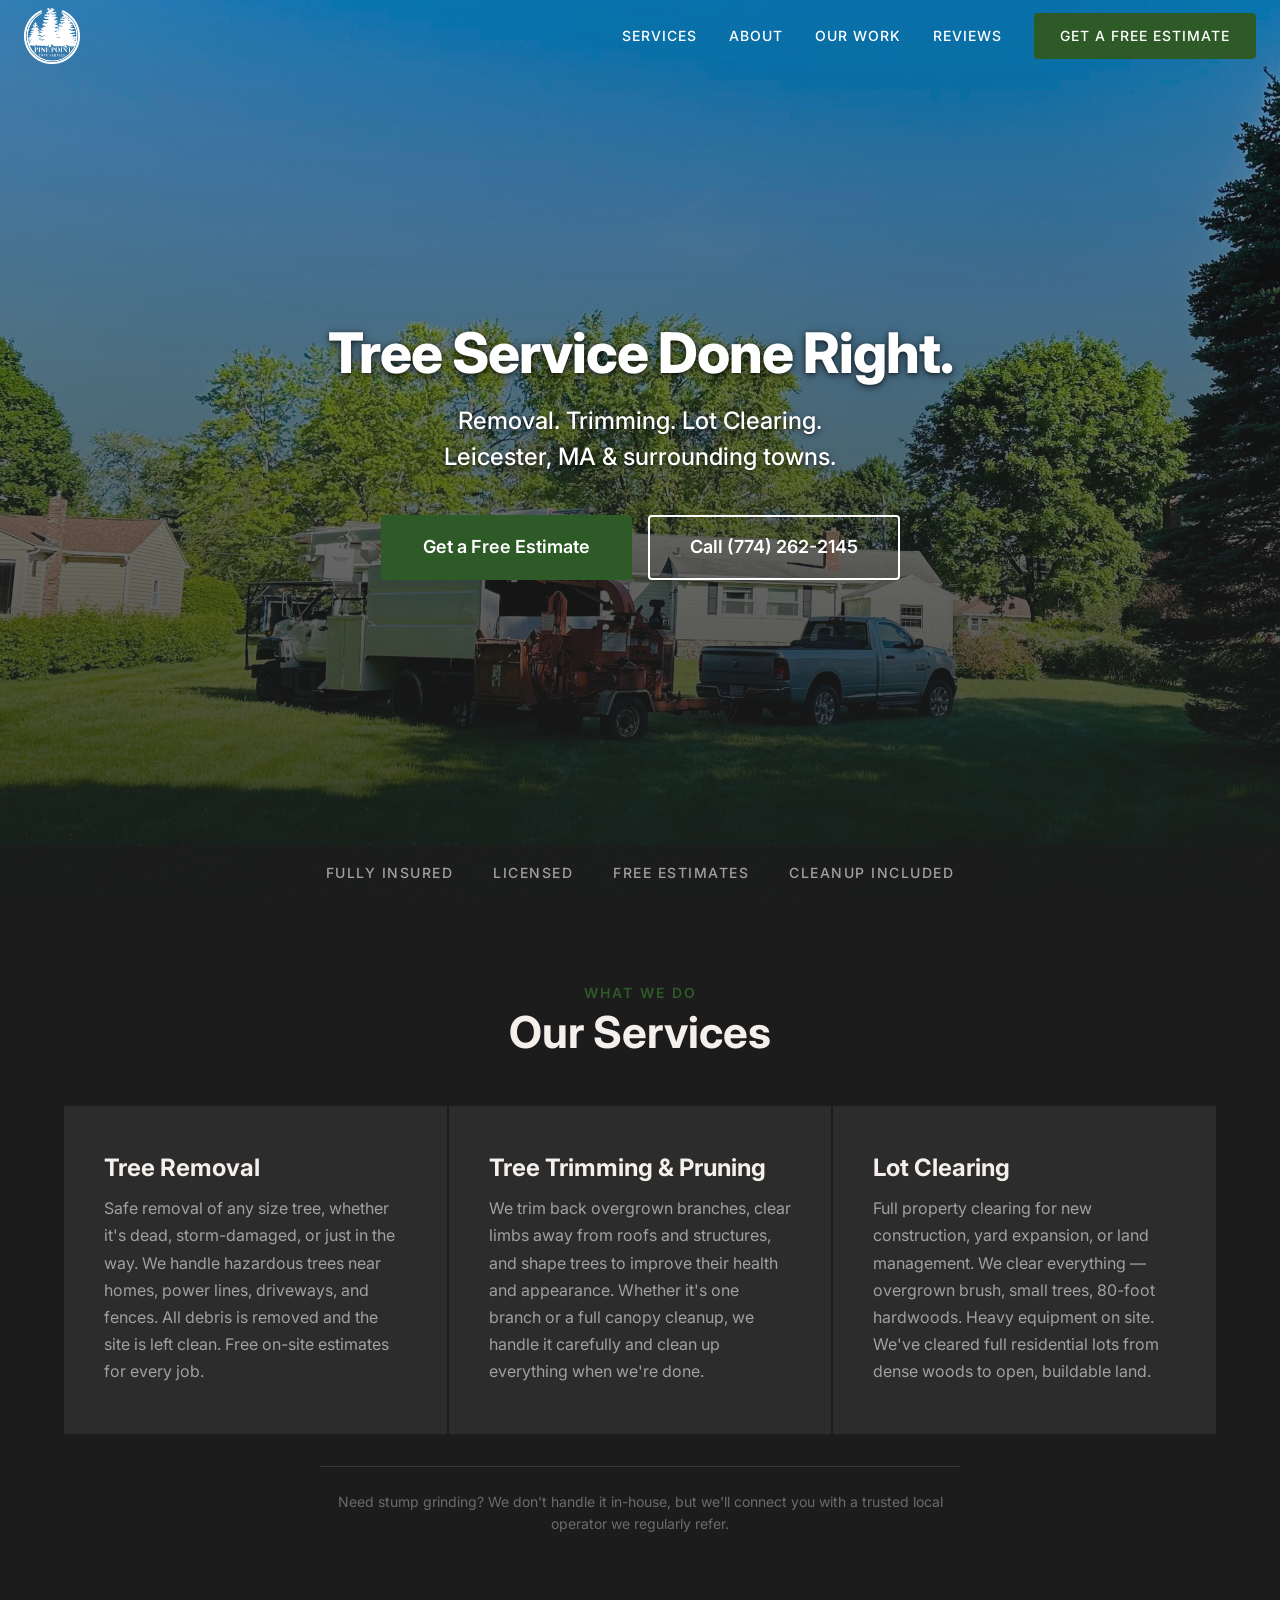
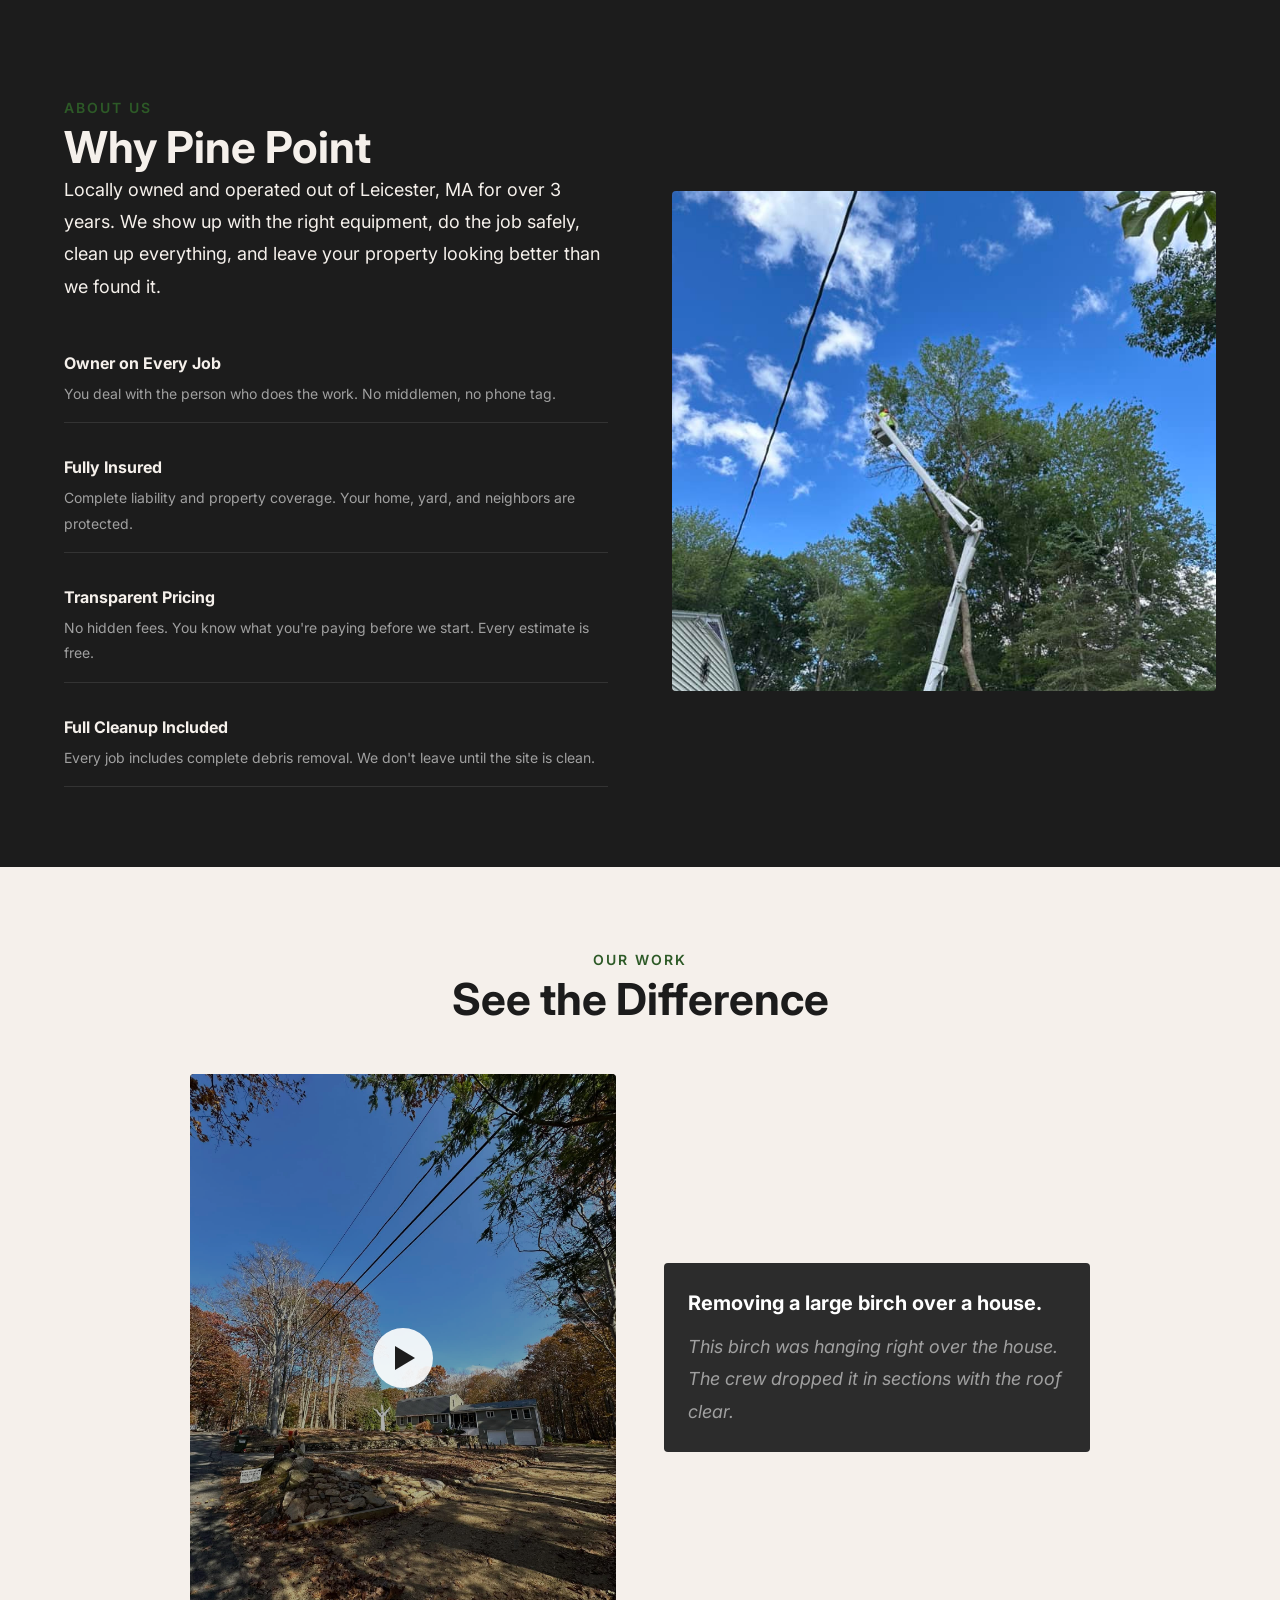
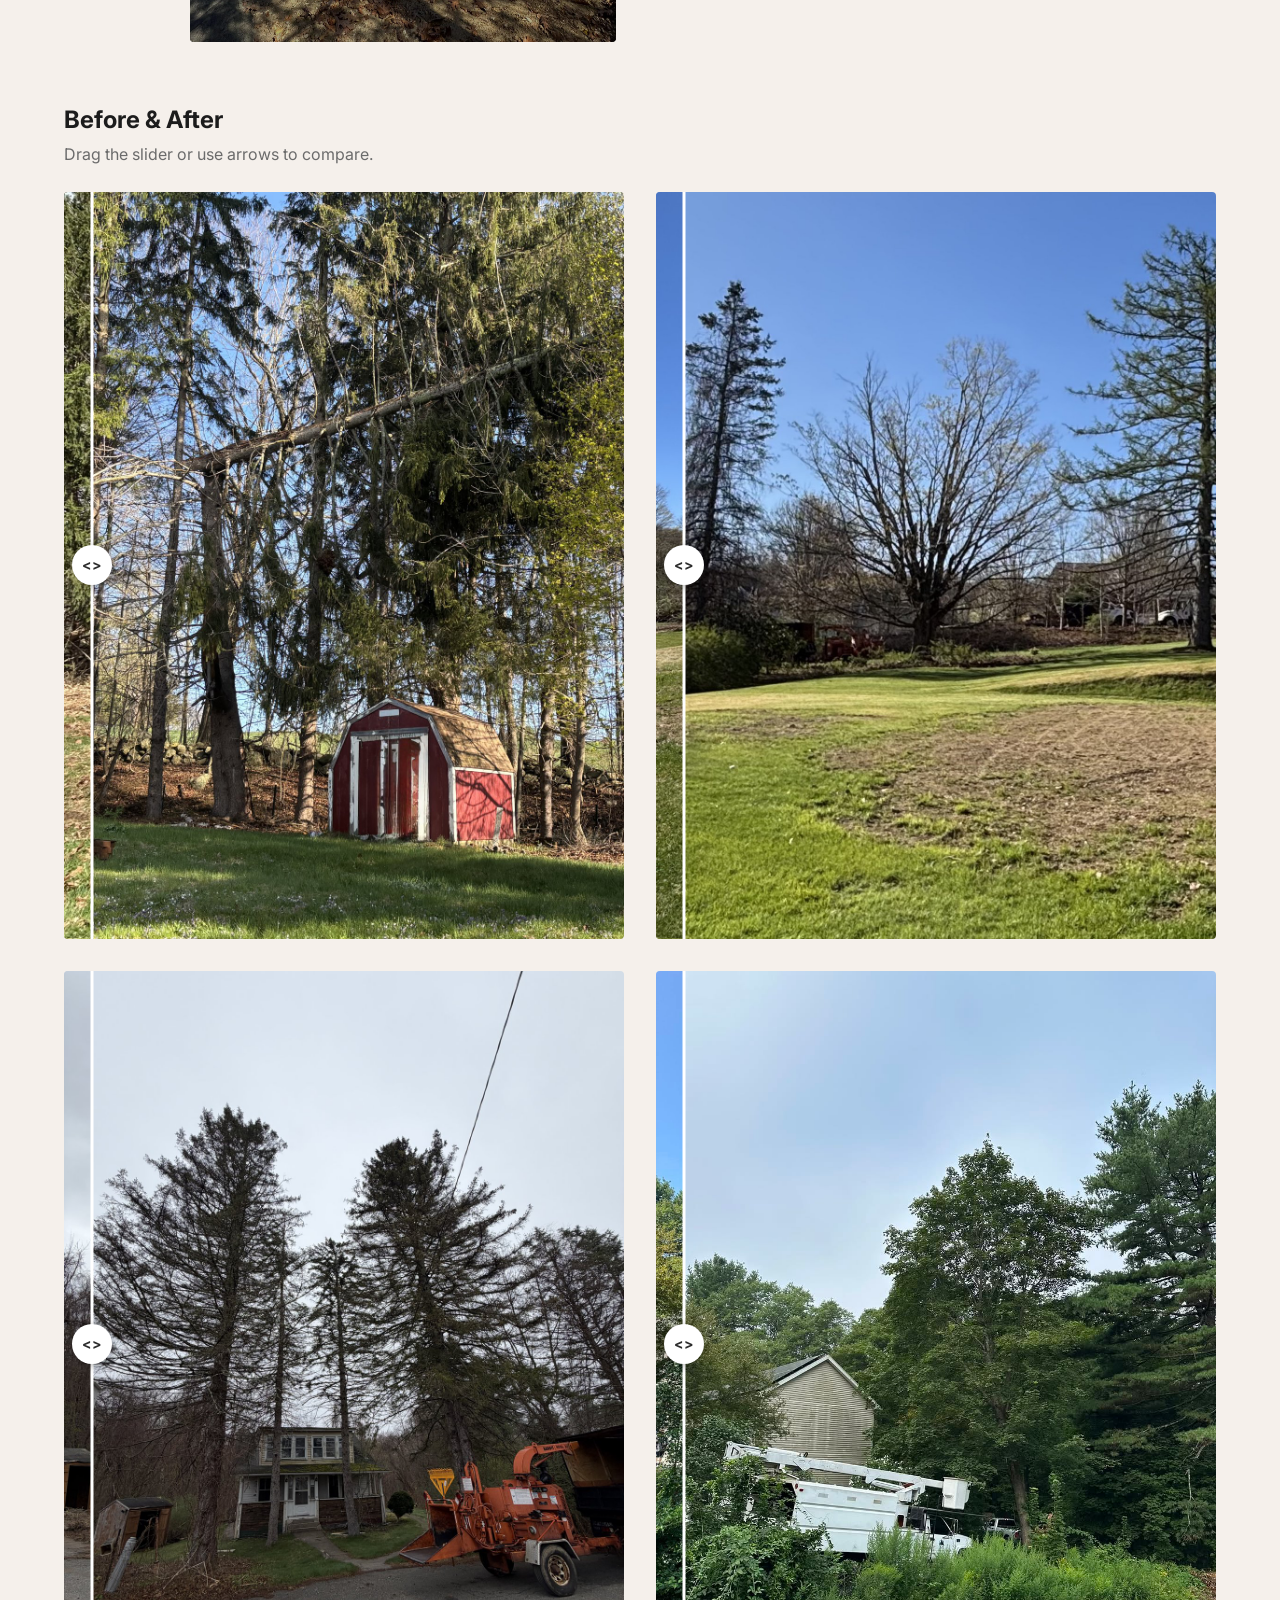
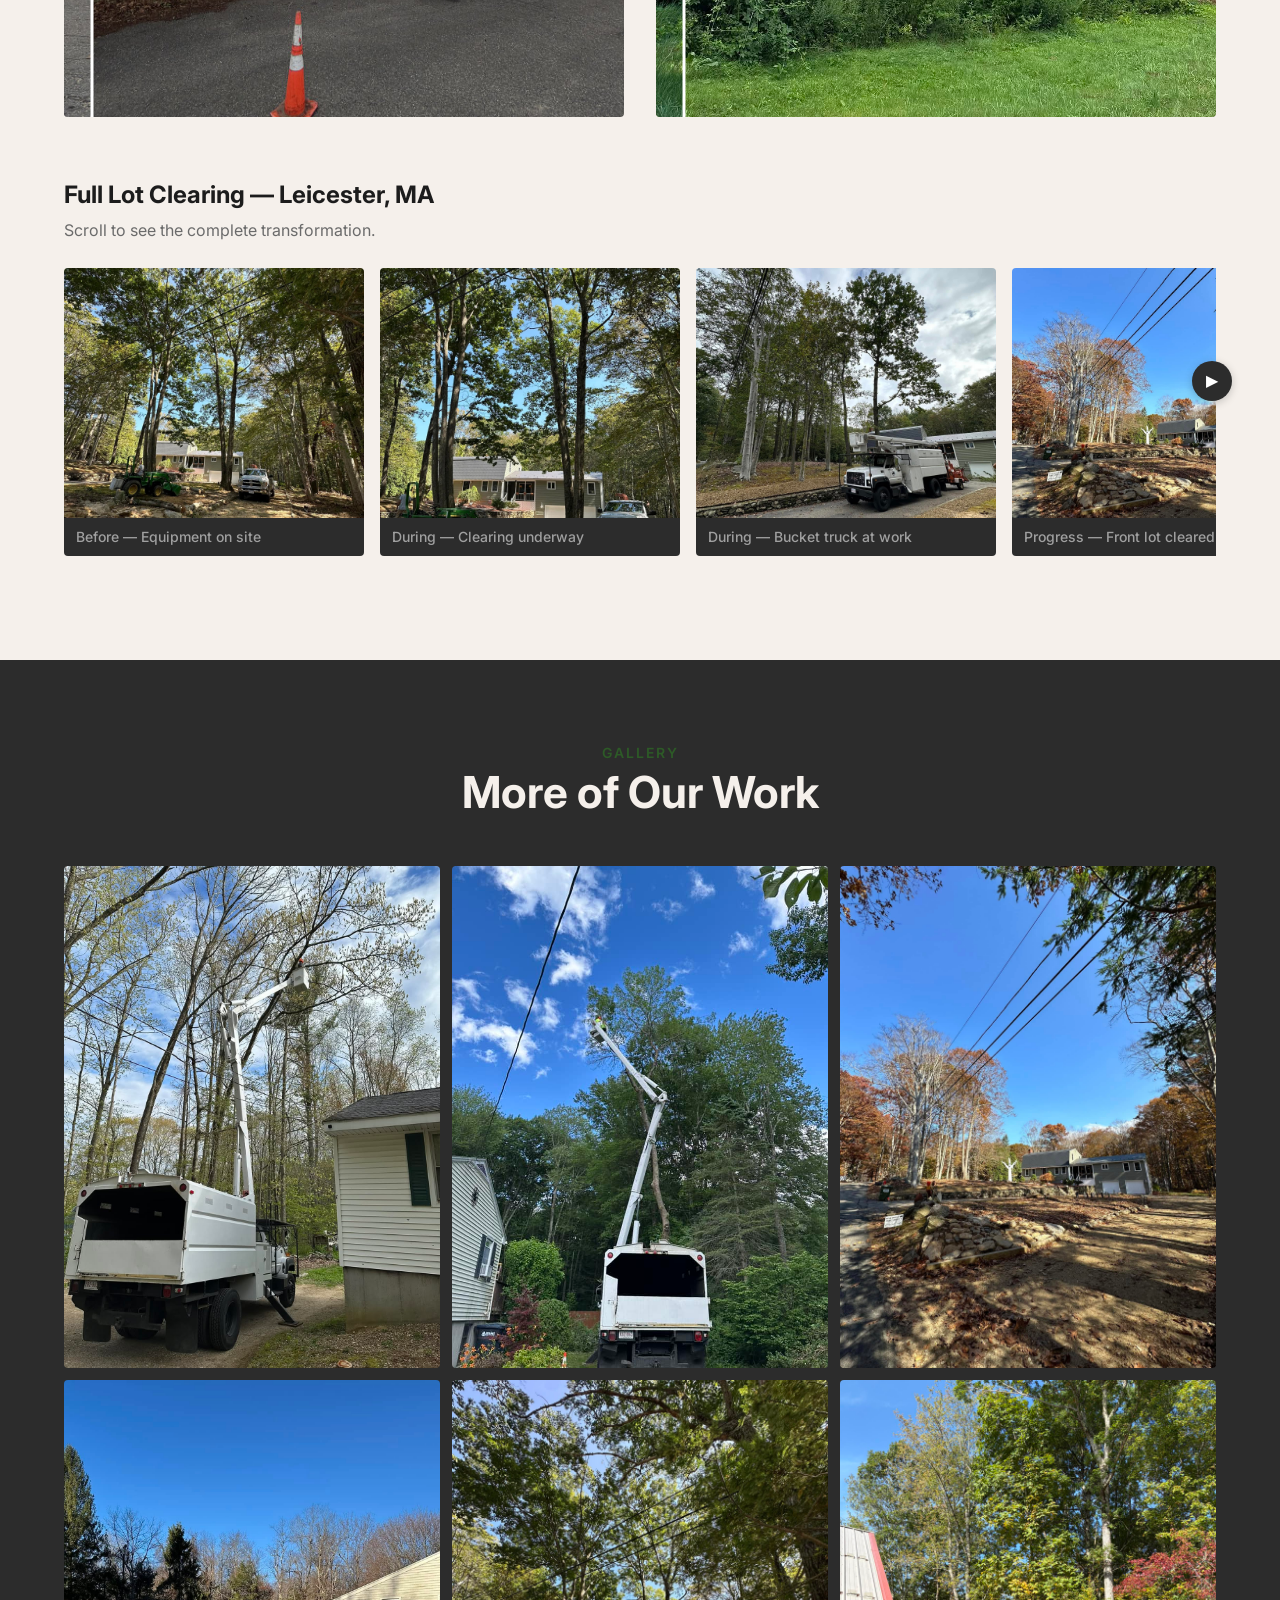
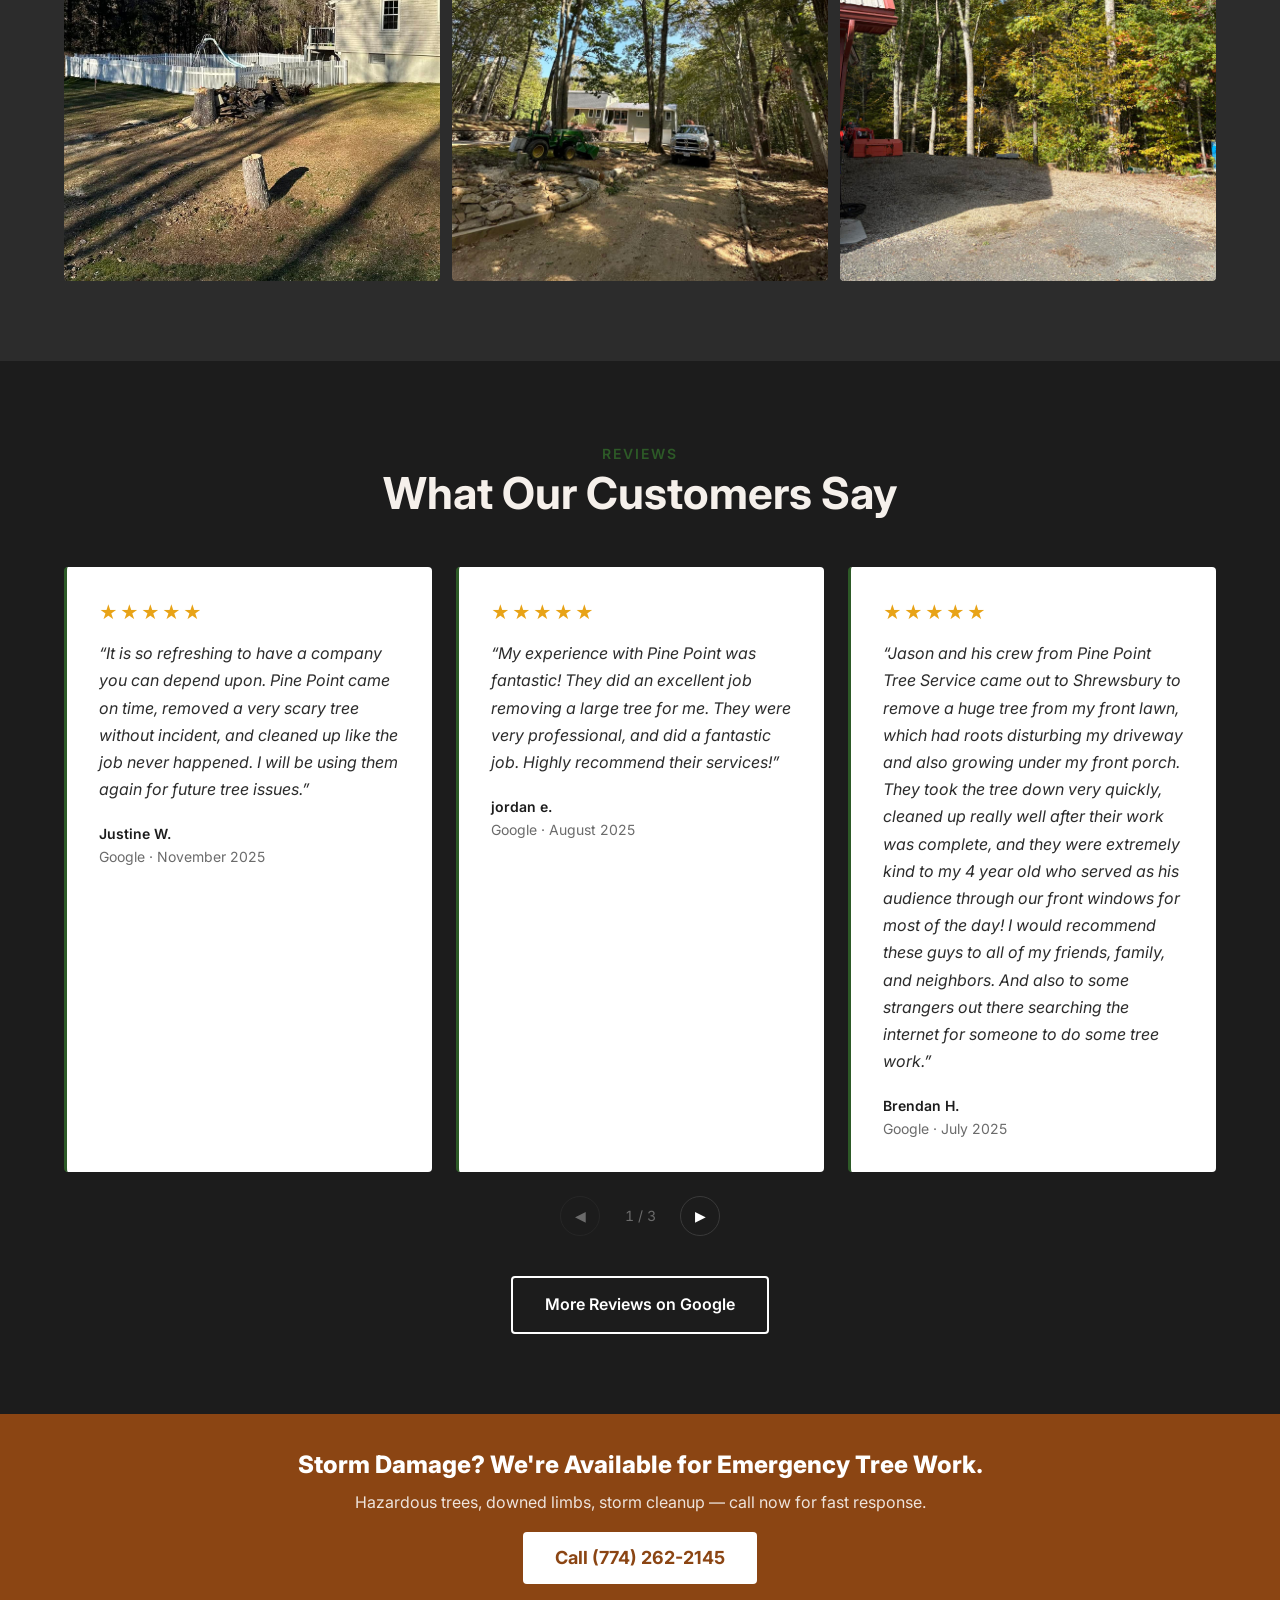
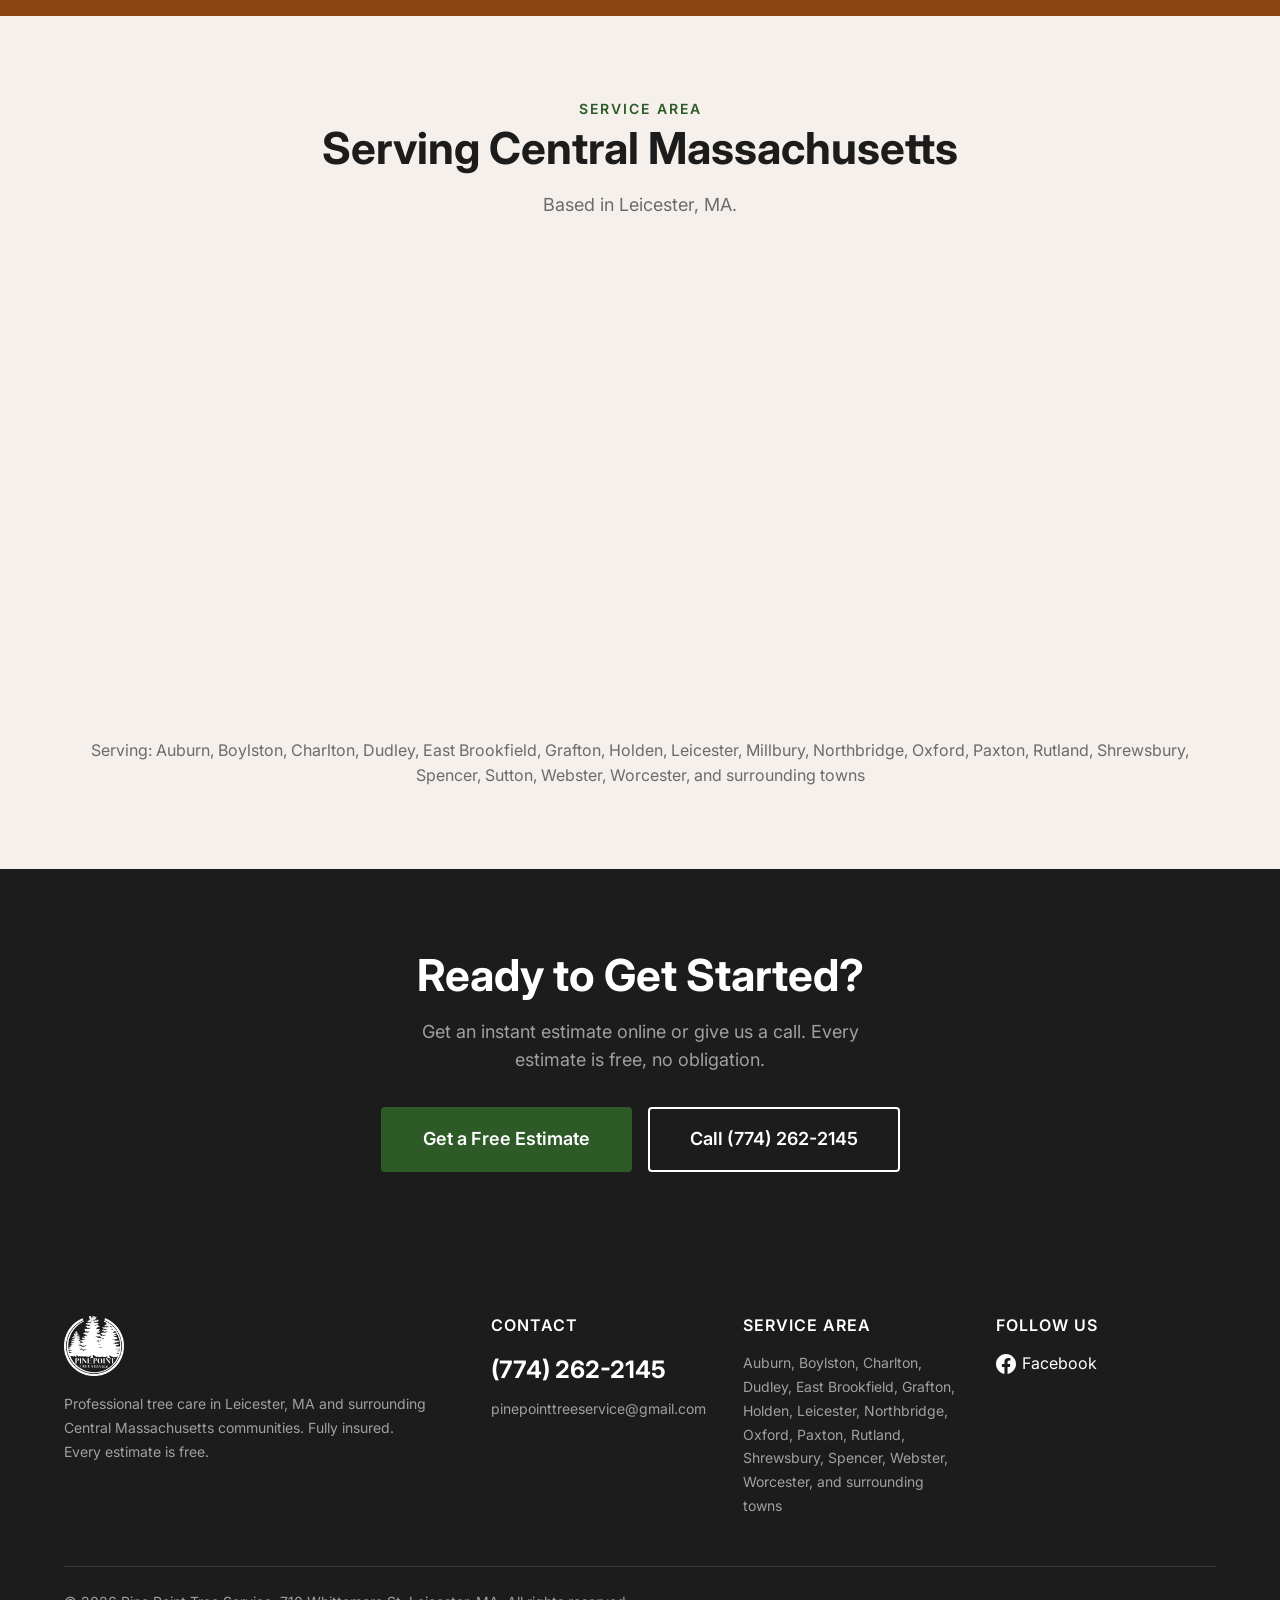
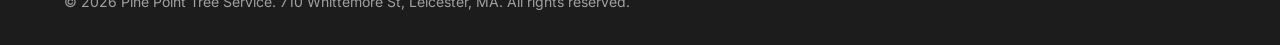
==== index.html @ 95b13fed "Refresh before/after gallery with three new pairs Replace three of the four before/after sliders wit" ====
<!DOCTYPE html>
<html lang="en">
<head>
  <meta charset="UTF-8">
  <meta name="viewport" content="width=device-width, initial-scale=1.0">
  <title>Pine Point Tree Service | Tree Removal & Trimming in Leicester, MA</title>
  <meta name="description" content="Professional tree removal, trimming, and lot clearing in Leicester, MA and surrounding towns. Fully insured. Free estimates. Call (774) 262-2145.">

  <!-- Favicon -->
  <link rel="icon" type="image/x-icon" href="images/favicon.ico">
  <link rel="icon" type="image/png" sizes="32x32" href="images/favicon-32x32.png">
  <link rel="apple-touch-icon" sizes="180x180" href="images/apple-touch-icon.png">

  <!-- Open Graph -->
  <meta property="og:title" content="Pine Point Tree Service | Leicester, MA">
  <meta property="og:description" content="Professional tree removal, trimming, and lot clearing. Fully insured. Free estimates.">
  <meta property="og:type" content="website">
  <meta property="og:url" content="https://pinepointtrees.com">
  <meta property="og:image" content="https://pinepointtrees.com/images/profile.jpg">
  <meta property="og:locale" content="en_US">

  <!-- Fonts -->
  <link rel="preconnect" href="https://fonts.googleapis.com">
  <link rel="preconnect" href="https://fonts.gstatic.com" crossorigin>
  <link href="https://fonts.googleapis.com/css2?family=Inter:wght@400;500;600;700;800&display=swap" rel="stylesheet">
  <link rel="stylesheet" href="css/styles.css">

  <!-- Analytics (no-op until GA_MEASUREMENT_ID is set in js/analytics.js) -->
  <script src="js/analytics.js"></script>

  <!-- Schema.org LocalBusiness -->
  <script type="application/ld+json">
  {
    "@context": "https://schema.org",
    "@type": "TreeService",
    "name": "Pine Point Tree Service",
    "description": "Professional tree removal, trimming, and lot clearing in Leicester, MA and surrounding towns.",
    "url": "https://pinepointtrees.com",
    "telephone": "+1-774-262-2145",
    "email": "pinepointtreeservice@gmail.com",
    "address": {
      "@type": "PostalAddress",
      "streetAddress": "710 Whittemore St",
      "addressLocality": "Leicester",
      "addressRegion": "MA",
      "postalCode": "01524",
      "addressCountry": "US"
    },
    "geo": {
      "@type": "GeoCoordinates",
      "latitude": 42.2459,
      "longitude": -71.9087
    },
    "areaServed": {
      "@type": "GeoCircle",
      "geoMidpoint": {
        "@type": "GeoCoordinates",
        "latitude": 42.2459,
        "longitude": -71.9087
      },
      "geoRadius": "24140"
    },
    "sameAs": [
      "https://www.facebook.com/p/Pine-Point-Tree-Service-61558639977799/"
    ],
    "priceRange": "$$",
    "image": "https://pinepointtrees.com/images/profile.jpg",
    "hasOfferCatalog": {
      "@type": "OfferCatalog",
      "name": "Tree Services",
      "itemListElement": [
        {"@type": "Offer", "itemOffered": {"@type": "Service", "name": "Tree Removal"}},
        {"@type": "Offer", "itemOffered": {"@type": "Service", "name": "Tree Trimming and Pruning"}},
        {"@type": "Offer", "itemOffered": {"@type": "Service", "name": "Lot Clearing"}}
      ]
    }
  }
  </script>
</head>
<body>

  <!-- Sticky Mobile Call Bar -->
  <div class="mobile-call-bar">
    <a href="tel:+17742622145">
      <svg width="16" height="16" viewBox="0 0 24 24" fill="currentColor"><path d="M6.62 10.79c1.44 2.83 3.76 5.14 6.59 6.59l2.2-2.2c.27-.27.67-.36 1.02-.24 1.12.37 2.33.57 3.57.57.55 0 1 .45 1 1V20c0 .55-.45 1-1 1-9.39 0-17-7.61-17-17 0-.55.45-1 1-1h3.5c.55 0 1 .45 1 1 0 1.25.2 2.45.57 3.57.11.35.03.74-.25 1.02l-2.2 2.2z"/></svg>
      (774) 262-2145
    </a>
  </div>

  <!-- Navigation — matches section order: Services → About → Our Work → Reviews → Contact -->
  <nav class="nav nav--transparent" id="nav">
    <a href="index.html" class="nav__logo">
      <img src="images/logo-white-clean.png" alt="Pine Point Tree Service">
    </a>
    <div class="nav__links">
      <a href="#services">Services</a>
      <a href="#about">About</a>
      <a href="#work">Our Work</a>
      <a href="#reviews">Reviews</a>
      <a href="estimate.html" class="btn btn-primary nav__cta">Get a Free Estimate</a>
    </div>
    <div class="nav__hamburger" id="hamburger">
      <span></span>
      <span></span>
      <span></span>
    </div>
  </nav>

  <!-- Mobile Navigation -->
  <div class="nav__mobile" id="mobileNav">
    <a href="#services" onclick="closeMobileNav()">Services</a>
    <a href="#about" onclick="closeMobileNav()">About</a>
    <a href="#work" onclick="closeMobileNav()">Our Work</a>
    <a href="#reviews" onclick="closeMobileNav()">Reviews</a>
    <a href="estimate.html" class="btn btn-primary">Get a Free Estimate</a>
    <a href="tel:+17742622145" class="btn btn-outline" style="margin-top: 8px;">Call (774) 262-2145</a>
  </div>

  <!-- Hero -->
  <section class="hero">
    <div class="hero__bg" style="background-image: url('images/profile.jpg')"></div>
    <div class="hero__overlay"></div>
    <div class="hero__content">
      <h1 class="hero__title">Tree Service Done Right.</h1>
      <p class="hero__subtitle">Removal. Trimming. Lot Clearing.<br>Leicester, MA &amp; surrounding towns.</p>
      <div class="hero__ctas">
        <a href="estimate.html" class="btn btn-primary btn-lg">Get a Free Estimate</a>
        <a href="tel:+17742622145" class="btn btn-outline btn-lg">Call (774) 262-2145</a>
      </div>
    </div>
    <div class="hero__trust">
      <div class="hero__trust-inner">
        <span>Fully Insured</span>
        <span>Licensed</span>
        <span>Free Estimates</span>
        <span>Cleanup Included</span>
      </div>
    </div>
  </section>

  <!-- ============================================
       1. SERVICES — What do you do?
       ============================================ -->
  <section class="section section--dark" id="services">
    <div class="container">
      <div class="section__header">
        <span class="section-label">What We Do</span>
        <h2>Our Services</h2>
      </div>
      <div class="services-grid">
        <div class="service-card">
          <h3 class="service-card__title">Tree Removal</h3>
          <p class="service-card__text">Safe removal of any size tree, whether it's dead, storm-damaged, or just in the way. We handle hazardous trees near homes, power lines, driveways, and fences. All debris is removed and the site is left clean. Free on-site estimates for every job.</p>
        </div>
        <div class="service-card">
          <h3 class="service-card__title">Tree Trimming &amp; Pruning</h3>
          <p class="service-card__text">We trim back overgrown branches, clear limbs away from roofs and structures, and shape trees to improve their health and appearance. Whether it's one branch or a full canopy cleanup, we handle it carefully and clean up everything when we're done.</p>
        </div>
        <div class="service-card">
          <h3 class="service-card__title">Lot Clearing</h3>
          <p class="service-card__text">Full property clearing for new construction, yard expansion, or land management. We clear everything — overgrown brush, small trees, 80-foot hardwoods. Heavy equipment on site. We've cleared full residential lots from dense woods to open, buildable land.</p>
        </div>
      </div>
      <p class="services-note">Need stump grinding? We don't handle it in-house, but we'll connect you with a trusted local operator we regularly refer.</p>
    </div>
  </section>

  <!-- ============================================
       2. ABOUT — Why should I trust you?
       ============================================ -->
  <section class="section section--dark" id="about">
    <div class="container">
      <div class="about-grid">
        <div class="about__content">
          <span class="section-label">About Us</span>
          <h2>Why Pine Point</h2>
          <p>Locally owned and operated out of Leicester, MA for over 3 years. We show up with the right equipment, do the job safely, clean up everything, and leave your property looking better than we found it.</p>
          <div class="about__points">
            <div class="about__point">
              <strong>Owner on Every Job</strong>
              <span>You deal with the person who does the work. No middlemen, no phone tag.</span>
            </div>
            <div class="about__point">
              <strong>Fully Insured</strong>
              <span>Complete liability and property coverage. Your home, yard, and neighbors are protected.</span>
            </div>
            <div class="about__point">
              <strong>Transparent Pricing</strong>
              <span>No hidden fees. You know what you're paying before we start. Every estimate is free.</span>
            </div>
            <div class="about__point">
              <strong>Full Cleanup Included</strong>
              <span>Every job includes complete debris removal. We don't leave until the site is clean.</span>
            </div>
          </div>
        </div>
        <div class="about__image">
          <img src="images/equipment2.jpg" alt="Pine Point bucket truck with boom extended" loading="lazy">
        </div>
      </div>
    </div>
  </section>

  <!-- ============================================
       3. OUR WORK — Show me proof
       Video leads, then before/after, then timeline
       ============================================ -->
  <section class="gallery-section" id="work">
    <div class="container">
      <div class="section__header">
        <span class="section-label">Our Work</span>
        <h2>See the Difference</h2>
      </div>

      <!-- Video — primary proof element, leads the section -->
      <div class="gallery-subsection">
        <div class="video-section-layout">
          <div class="video-wrapper">
            <video autoplay muted loop playsinline class="site-video" id="heroVideo" poster="images/transformation1d.jpg" preload="metadata">
              <source src="images/largebirch-web.mp4" type="video/mp4">
            </video>
            <div class="video-play-hint" id="videoPlayHint" style="display:none; position:absolute; inset:0; background:rgba(0,0,0,0.3); display:flex; align-items:center; justify-content:center; cursor:pointer; border-radius:var(--card-radius);">
              <div style="width:60px; height:60px; background:rgba(255,255,255,0.9); border-radius:50%; display:flex; align-items:center; justify-content:center;">
                <div style="width:0; height:0; border-left:20px solid #1C1C1C; border-top:12px solid transparent; border-bottom:12px solid transparent; margin-left:4px;"></div>
              </div>
            </div>
          </div>
          <div class="video-caption">
            <p class="video-caption__heading">Removing a large birch over a house.</p>
            <p class="video-caption__text">This birch was hanging right over the house. The crew dropped it in sections with the roof clear.</p>
          </div>
        </div>
      </div>

      <!-- Before/After Sliders — carousel on mobile, grid on desktop -->
      <div class="gallery-subsection">
        <h3>Before &amp; After</h3>
        <p style="color: var(--color-medium-gray); margin-top: 8px; margin-bottom: 24px;">Drag the slider or use arrows to compare.</p>
        <div class="ba-carousel" id="baCarousel">
          <div class="ba-carousel__track">
            <div class="ba-slider" id="slider1">
              <img src="images/before5.jpg" loading="lazy" alt="Large tree leaning over a red shed before removal" class="ba-slider__before">
              <img src="images/after5.jpg" loading="lazy" alt="Red shed clear, logs cut and stacked" class="ba-slider__after">
              <div class="ba-slider__divider"></div>
              <div class="ba-slider__handle">&lt;&gt;</div>
            </div>
            <div class="ba-slider" id="slider2">
              <img src="images/before6.jpg" loading="lazy" alt="Dead pine tree in residential yard before removal" class="ba-slider__before">
              <img src="images/after6.jpg" loading="lazy" alt="Yard cleared, healthy pine remains" class="ba-slider__after">
              <div class="ba-slider__divider"></div>
              <div class="ba-slider__handle">&lt;&gt;</div>
            </div>
            <div class="ba-slider" id="slider3">
              <img src="images/before7.jpg" loading="lazy" alt="Two large pines in front of a white house before removal" class="ba-slider__before">
              <img src="images/after7.jpg" loading="lazy" alt="House visible after pines removed" class="ba-slider__after">
              <div class="ba-slider__divider"></div>
              <div class="ba-slider__handle">&lt;&gt;</div>
            </div>
            <div class="ba-slider" id="slider4">
              <img src="images/before3.jpg" loading="lazy" alt="Dense brush and trees near barn" class="ba-slider__before">
              <img src="images/after3.jpg" loading="lazy" alt="Area cleared, barn visible" class="ba-slider__after">
              <div class="ba-slider__divider"></div>
              <div class="ba-slider__handle">&lt;&gt;</div>
            </div>
          </div>
          <div class="ba-carousel__nav">
            <button class="ba-carousel__btn ba-carousel__btn--prev" aria-label="Previous">&#9664;</button>
            <span class="ba-carousel__counter">1 / 4</span>
            <button class="ba-carousel__btn ba-carousel__btn--next" aria-label="Next">&#9654;</button>
          </div>
        </div>
      </div>

      <!-- Transformation Timeline -->
      <div class="gallery-subsection">
        <h3>Full Lot Clearing — Leicester, MA</h3>
        <p style="color: var(--color-medium-gray); margin-top: 8px; margin-bottom: 8px;">Scroll to see the complete transformation.</p>
        <div class="timeline-scroll">
          <div class="timeline-item">
            <img src="images/transformation1a.jpg" loading="lazy" alt="Before — dense wooded lot">
            <div class="timeline-item__label">Before — Equipment on site</div>
          </div>
          <div class="timeline-item">
            <img src="images/transformation1b.jpg" loading="lazy" alt="During — clearing underway">
            <div class="timeline-item__label">During — Clearing underway</div>
          </div>
          <div class="timeline-item">
            <img src="images/transformation1c.jpg" loading="lazy" alt="During — bucket truck at work">
            <div class="timeline-item__label">During — Bucket truck at work</div>
          </div>
          <div class="timeline-item">
            <img src="images/transformation1d.jpg" loading="lazy" alt="Progress — front lot cleared">
            <div class="timeline-item__label">Progress — Front lot cleared</div>
          </div>
          <div class="timeline-item">
            <img src="images/transformation1e.jpg" loading="lazy" alt="Near complete — yard taking shape">
            <div class="timeline-item__label">Near complete — Yard taking shape</div>
          </div>
          <div class="timeline-item">
            <img src="images/transformation1f.jpg" loading="lazy" alt="After — clean property">
            <div class="timeline-item__label">After — Clean driveway view</div>
          </div>
        </div>
      </div>

    </div>
  </section>

  <!-- ============================================
       3b. GALLERY — Additional work photos
       ============================================ -->
  <section class="section section--charcoal" id="gallery">
    <div class="container">
      <div class="section__header">
        <span class="section-label">Gallery</span>
        <h2>More of Our Work</h2>
      </div>
      <div class="gallery-grid" id="galleryGrid"></div>
      <div class="gallery-nav" id="galleryNav" style="display:none;">
        <button class="testimonials-nav__btn" id="galleryPrev" aria-label="Previous photos" disabled>&#9664;</button>
        <span class="testimonials-nav__counter" id="galleryCounter">1 / 1</span>
        <button class="testimonials-nav__btn" id="galleryNext" aria-label="Next photos">&#9654;</button>
      </div>
      <script>
        document.addEventListener('DOMContentLoaded', function () {
        (function () {
          var PER_PAGE = 6;
          var allPhotos = [];
          var currentPage = 0;
          var lbIndex = 0;

          function escAttr(s) {
            return String(s || '').replace(/"/g, '&quot;').replace(/</g, '&lt;');
          }

          function renderPage() {
            var grid = document.getElementById('galleryGrid');
            var start = currentPage * PER_PAGE;
            var slice = allPhotos.slice(start, start + PER_PAGE);
            grid.innerHTML = slice.map(function (p, i) {
              return '<div class="gallery-grid__item" onclick="galleryOpenLb(' + (start + i) + ')" style="cursor:pointer">' +
                '<img src="' + escAttr(p.src) + '" alt="' + escAttr(p.alt) + '" loading="lazy">' +
                '</div>';
            }).join('');
            var total = Math.ceil(allPhotos.length / PER_PAGE);
            var nav = document.getElementById('galleryNav');
            if (total > 1) {
              nav.style.display = 'flex';
              document.getElementById('galleryCounter').textContent = (currentPage + 1) + ' / ' + total;
              document.getElementById('galleryPrev').disabled = currentPage === 0;
              document.getElementById('galleryNext').disabled = currentPage === total - 1;
            } else {
              nav.style.display = 'none';
            }
          }

          function updateLb() {
            var p = allPhotos[lbIndex];
            document.getElementById('lbImg').src = p.src;
            document.getElementById('lbImg').alt = p.alt || '';
            document.getElementById('lbCounter').textContent = (lbIndex + 1) + ' / ' + allPhotos.length;
            document.getElementById('lbPrev').disabled = lbIndex === 0;
            document.getElementById('lbNext').disabled = lbIndex === allPhotos.length - 1;
          }

          window.galleryOpenLb = function (idx) {
            lbIndex = idx;
            updateLb();
            document.getElementById('galleryLightbox').style.display = 'flex';
            document.body.style.overflow = 'hidden';
          };

          window.galleryCloseLb = function () {
            document.getElementById('galleryLightbox').style.display = 'none';
            document.body.style.overflow = '';
          };

          document.getElementById('lbClose').onclick = galleryCloseLb;
          document.getElementById('lbPrev').onclick = function () { if (lbIndex > 0) { lbIndex--; updateLb(); } };
          document.getElementById('lbNext').onclick = function () { if (lbIndex < allPhotos.length - 1) { lbIndex++; updateLb(); } };
          document.getElementById('galleryLightbox').onclick = function (e) { if (e.target === this) galleryCloseLb(); };

          document.getElementById('galleryPrev').onclick = function () {
            if (currentPage > 0) { currentPage--; renderPage(); }
          };
          document.getElementById('galleryNext').onclick = function () {
            if (currentPage < Math.ceil(allPhotos.length / PER_PAGE) - 1) { currentPage++; renderPage(); }
          };

          document.addEventListener('keydown', function (e) {
            var lb = document.getElementById('galleryLightbox');
            if (!lb || lb.style.display === 'none') return;
            if (e.key === 'Escape') galleryCloseLb();
            if (e.key === 'ArrowLeft'  && lbIndex > 0)                    { lbIndex--; updateLb(); }
            if (e.key === 'ArrowRight' && lbIndex < allPhotos.length - 1) { lbIndex++; updateLb(); }
          });

          fetch('data/gallery.json')
            .then(function (r) { return r.json(); })
            .then(function (data) {
              allPhotos = data.photos || [];
              renderPage();
            })
            .catch(function () { /* silent — grid stays empty */ });
        })();
        }); // DOMContentLoaded
      </script>
    </div>
  </section>

  <!-- ============================================
       4. REVIEWS — What do others say?
       ============================================ -->
  <section class="section section--dark" id="reviews">
    <div class="container">
      <div class="section__header">
        <span class="section-label" style="color: var(--color-green);">Reviews</span>
        <h2>What Our Customers Say</h2>
      </div>
      <div class="testimonials-carousel" id="testimonialsCarousel" data-reviews-container>
        <div class="testimonials-grid" id="testimonialsGrid" aria-live="polite"></div>
        <div class="testimonials-nav">
          <button class="testimonials-nav__btn testimonials-nav__btn--prev" aria-label="Previous reviews">&#9664;</button>
          <span class="testimonials-nav__counter" id="testimonialsCounter">1 / 1</span>
          <button class="testimonials-nav__btn testimonials-nav__btn--next" aria-label="Next reviews">&#9654;</button>
        </div>
      </div>
      <div class="reviews-cta">
        <a href="https://share.google/EMgSfn4kHaD906vzc" target="_blank" rel="noopener" class="btn btn-outline">More Reviews on Google</a>
      </div>
    </div>
  </section>

  <!-- Emergency Banner -->
  <section class="emergency-banner" id="emergency">
    <div class="container">
      <p class="emergency-banner__text">Storm Damage? We're Available for Emergency Tree Work.</p>
      <p class="emergency-banner__sub">Hazardous trees, downed limbs, storm cleanup — call now for fast response.</p>
      <a href="tel:+17742622145" class="emergency-banner__cta">Call (774) 262-2145</a>
    </div>
  </section>

  <!-- ============================================
       5. CONTACT / SERVICE AREA — How do I reach you?
       ============================================ -->
  <section class="section section--light" id="service-area">
    <div class="container">
      <div class="section__header">
        <span class="section-label">Service Area</span>
        <h2>Serving Central Massachusetts</h2>
        <p>Based in Leicester, MA.</p>
      </div>
      <div id="serviceMap" style="width: 100%; height: 450px; border-radius: 8px; overflow: hidden;"></div>
      <div class="service-area__towns">
        <p>Serving: Auburn, Boylston, Charlton, Dudley, East Brookfield, Grafton, Holden, Leicester, Millbury, Northbridge, Oxford, Paxton, Rutland, Shrewsbury, Spencer, Sutton, Webster, Worcester, and surrounding towns</p>
      </div>
    </div>
  </section>

  <!-- CTA Section -->
  <section class="section section--dark" style="padding: 80px 0; text-align: center;">
    <div class="container">
      <h2 style="color: var(--color-white); margin-bottom: 16px;">Ready to Get Started?</h2>
      <p style="color: var(--color-light-gray); font-size: var(--font-size-lg); margin-bottom: 32px; max-width: 500px; margin-left: auto; margin-right: auto;">Get an instant estimate online or give us a call. Every estimate is free, no obligation.</p>
      <div style="display: flex; gap: 16px; justify-content: center; flex-wrap: wrap;">
        <a href="estimate.html" class="btn btn-primary btn-lg">Get a Free Estimate</a>
        <a href="tel:+17742622145" class="btn btn-outline btn-lg">Call (774) 262-2145</a>
      </div>
    </div>
  </section>

  <!-- Footer -->
  <footer class="footer" id="contact">
    <div class="container">
      <div class="footer-simple">
        <div class="footer__brand">
          <img src="images/logo-white-clean.png" alt="Pine Point Tree Service" style="height: 60px;">
          <p>Professional tree care in Leicester, MA and surrounding Central Massachusetts communities. Fully insured. Every estimate is free.</p>
        </div>
        <div class="footer__contact-info">
          <div>
            <h4>Contact</h4>
            <a href="tel:+17742622145" class="footer__phone">(774) 262-2145</a>
            <a href="mailto:pinepointtreeservice@gmail.com" style="color: var(--color-light-gray); font-size: 0.875rem; display: block; margin-top: 4px;">pinepointtreeservice@gmail.com</a>
          </div>
          <div>
            <h4>Service Area</h4>
            <p>Auburn, Boylston, Charlton, Dudley, East Brookfield, Grafton, Holden, Leicester, Northbridge, Oxford, Paxton, Rutland, Shrewsbury, Spencer, Webster, Worcester, and surrounding towns</p>
          </div>
          <div>
            <h4>Follow Us</h4>
            <a href="https://www.facebook.com/p/Pine-Point-Tree-Service-61558639977799/" target="_blank" rel="noopener" class="footer__social-link">
              <svg width="20" height="20" viewBox="0 0 24 24" fill="currentColor" style="vertical-align: middle; margin-right: 6px;"><path d="M24 12.073c0-6.627-5.373-12-12-12s-12 5.373-12 12c0 5.99 4.388 10.954 10.125 11.854v-8.385H7.078v-3.47h3.047V9.43c0-3.007 1.792-4.669 4.533-4.669 1.312 0 2.686.235 2.686.235v2.953H15.83c-1.491 0-1.956.925-1.956 1.874v2.25h3.328l-.532 3.47h-2.796v8.385C19.612 23.027 24 18.062 24 12.073z"/></svg>
              Facebook
            </a>
          </div>
        </div>
      </div>
      <div class="footer__bottom">
        <span>&copy; 2026 Pine Point Tree Service. 710 Whittemore St, Leicester, MA. All rights reserved.</span>
      </div>
    </div>
  </footer>

  <!-- Leaflet for service area map -->
  <link rel="stylesheet" href="https://unpkg.com/leaflet@1.9.4/dist/leaflet.css">
  <script src="https://unpkg.com/leaflet@1.9.4/dist/leaflet.js"></script>
  <script>
    document.addEventListener('DOMContentLoaded', function() {
      var mapEl = document.getElementById('serviceMap');
      if (!mapEl) return;

      var map = L.map('serviceMap', {
        scrollWheelZoom: false,
        dragging: !L.Browser.mobile,
        tap: false,
        zoomControl: true
      }).setView([42.18, -71.89], 11);

      // Clean minimal tiles — no clutter
      L.tileLayer('https://{s}.basemaps.cartocdn.com/light_all/{z}/{x}/{y}{r}.png', {
        attribution: '&copy; OpenStreetMap &copy; CARTO',
        maxZoom: 18,
        subdomains: 'abcd'
      }).addTo(map);

      // Load town boundaries and color them in
      fetch('js/service-towns.json')
        .then(function(r) { return r.json(); })
        .then(function(data) {
          var bounds = L.geoJSON(data, {
            style: function(feature) {
              var isLeicester = feature.properties.name === 'Leicester';
              return {
                color: isLeicester ? '#1a4d1a' : '#2D5A27',
                weight: isLeicester ? 3 : 1.5,
                fillColor: isLeicester ? '#2D5A27' : '#3a7a32',
                fillOpacity: isLeicester ? 0.35 : 0.18
              };
            },
            onEachFeature: function(feature, layer) {
              layer.bindTooltip(feature.properties.name, {
                permanent: false,
                direction: 'center',
                className: 'town-label'
              });
            }
          }).addTo(map);

          // Fit map to show all service towns
          map.fitBounds(bounds.getBounds().pad(0.02));

        });
    });
  </script>
  <style>
    .town-label { background: rgba(28,28,28,0.85); color: #fff; border: none; padding: 3px 8px; font-size: 11px; font-weight: 600; border-radius: 3px; box-shadow: 0 1px 4px rgba(0,0,0,0.2); }
    .leaflet-control-attribution { font-size: 9px; opacity: 0.6; }
  </style>

  <script src="js/main.js"></script>
  <!-- Gallery Lightbox -->
  <div id="galleryLightbox"
       style="display:none;position:fixed;inset:0;background:rgba(0,0,0,0.93);z-index:2000;align-items:center;justify-content:center;flex-direction:column;">
    <button id="lbClose" aria-label="Close" class="lb-btn lb-btn--close">&times;</button>
    <div style="display:flex;align-items:center;gap:16px;width:100%;justify-content:center;padding:0 8px;">
      <button id="lbPrev" aria-label="Previous photo" class="lb-btn lb-btn--arrow">&#9664;</button>
      <img id="lbImg" src="" alt="" style="max-width:88vw;max-height:80vh;object-fit:contain;border-radius:6px;display:block;">
      <button id="lbNext" aria-label="Next photo" class="lb-btn lb-btn--arrow">&#9654;</button>
    </div>
    <div id="lbCounter" style="color:#888;font-size:0.85rem;margin-top:14px;"></div>
  </div>

</body>
</html>
---- css/styles.css ----
/* =============================================
   Pine Point Tree Service — Stylesheet
   Design: Clean, modern, rugged. No fluff.
   ============================================= */

/* --- Reset & Base --- */
*, *::before, *::after {
  box-sizing: border-box;
  margin: 0;
  padding: 0;
}

:root {
  --color-black: #1C1C1C;
  --color-charcoal: #2C2C2C;
  --color-dark-gray: #3A3A3A;
  --color-medium-gray: #6B6B6B;
  --color-light-gray: #A0A0A0;
  --color-off-white: #F5F0EB;
  --color-white: #FFFFFF;
  --color-green: #2D5A27;
  --color-green-hover: #3A7432;
  --color-rust: #8B4513;
  --color-rust-hover: #A0522D;
  --color-overlay: rgba(28, 28, 28, 0.7);

  --font-family: 'Inter', -apple-system, BlinkMacSystemFont, 'Segoe UI', sans-serif;
  --font-size-base: 16px;
  --font-size-sm: 0.875rem;
  --font-size-lg: 1.125rem;
  --font-size-xl: 1.5rem;
  --font-size-2xl: 2rem;
  --font-size-3xl: 2.75rem;
  --font-size-4xl: 3.5rem;

  --max-width: 1200px;
  --nav-height: 72px;
  --section-padding: 80px 0;
  --card-radius: 4px;
  --transition: 0.3s ease;
}

html {
  font-size: var(--font-size-base);
  scroll-behavior: smooth;
  -webkit-font-smoothing: antialiased;
}

body {
  font-family: var(--font-family);
  color: var(--color-charcoal);
  background: var(--color-white);
  line-height: 1.6;
}

img {
  max-width: 100%;
  height: auto;
  display: block;
}

a {
  color: inherit;
  text-decoration: none;
}

ul { list-style: none; }

.container {
  max-width: var(--max-width);
  margin: 0 auto;
  padding: 0 24px;
}

/* --- Typography --- */
h1, h2, h3, h4 {
  font-weight: 700;
  line-height: 1.2;
  color: var(--color-black);
}

h1 { font-size: var(--font-size-4xl); }
h2 { font-size: var(--font-size-3xl); }
h3 { font-size: var(--font-size-xl); }

.section-label {
  font-size: var(--font-size-sm);
  font-weight: 600;
  text-transform: uppercase;
  letter-spacing: 2px;
  color: var(--color-green);
  margin-bottom: 12px;
}

/* --- Buttons --- */
.btn {
  display: inline-flex;
  align-items: center;
  justify-content: center;
  padding: 14px 32px;
  font-family: var(--font-family);
  font-size: var(--font-size-base);
  font-weight: 600;
  border-radius: var(--card-radius);
  border: 2px solid transparent;
  cursor: pointer;
  transition: all var(--transition);
  text-decoration: none;
  gap: 8px;
}

.btn-primary {
  background: var(--color-green);
  color: var(--color-white);
  border-color: var(--color-green);
}

.btn-primary:hover {
  background: var(--color-green-hover);
  border-color: var(--color-green-hover);
}

.btn-outline {
  background: transparent;
  color: var(--color-white);
  border-color: var(--color-white);
}

.btn-outline:hover {
  background: var(--color-white);
  color: var(--color-black);
}

.btn-outline-dark {
  background: transparent;
  color: var(--color-charcoal);
  border-color: var(--color-charcoal);
}

.btn-outline-dark:hover {
  background: var(--color-charcoal);
  color: var(--color-white);
}

.btn-lg {
  padding: 16px 40px;
  font-size: var(--font-size-lg);
}

/* --- Navigation --- */
.nav {
  position: fixed;
  top: 0;
  left: 0;
  right: 0;
  z-index: 1000;
  padding: 0 24px;
  height: var(--nav-height);
  display: flex;
  align-items: center;
  justify-content: space-between;
  transition: background var(--transition), box-shadow var(--transition);
}

.nav--transparent {
  background: transparent;
}

.nav--solid {
  background: var(--color-black);
  box-shadow: 0 2px 20px rgba(0, 0, 0, 0.3);
}

.nav__logo img {
  height: 56px;
  width: 56px;
  object-fit: contain;
}

.nav__links {
  display: flex;
  align-items: center;
  gap: 32px;
}

.nav__links a {
  color: var(--color-white);
  font-size: var(--font-size-sm);
  font-weight: 500;
  text-transform: uppercase;
  letter-spacing: 1px;
  transition: opacity var(--transition);
}

.nav__links a:hover {
  opacity: 0.8;
}

.nav__cta {
  padding: 10px 24px !important;
  font-size: var(--font-size-sm) !important;
}

.nav__hamburger {
  display: none;
  flex-direction: column;
  gap: 5px;
  cursor: pointer;
  padding: 4px;
}

.nav__hamburger span {
  display: block;
  width: 24px;
  height: 2px;
  background: var(--color-white);
  transition: all var(--transition);
}

/* Mobile nav */
.nav__mobile {
  display: none;
  position: fixed;
  top: var(--nav-height);
  left: 0;
  right: 0;
  bottom: 0;
  background: var(--color-black);
  flex-direction: column;
  align-items: center;
  justify-content: center;
  gap: 32px;
  z-index: 999;
}

.nav__mobile.active {
  display: flex;
}

.nav__mobile a {
  color: var(--color-white);
  font-size: var(--font-size-xl);
  font-weight: 500;
  text-transform: uppercase;
  letter-spacing: 2px;
}

/* --- Hero --- */
.hero {
  position: relative;
  min-height: 100vh;
  display: flex;
  align-items: center;
  justify-content: center;
  overflow: hidden;
}

.hero__bg {
  position: absolute;
  inset: 0;
  background-size: cover;
  background-position: center;
  background-repeat: no-repeat;
}

.hero__overlay {
  position: absolute;
  inset: 0;
  background: linear-gradient(
    to bottom,
    rgba(28, 28, 28, 0.3) 0%,
    rgba(28, 28, 28, 0.6) 50%,
    rgba(28, 28, 28, 0.85) 100%
  );
}

.hero__content {
  position: relative;
  z-index: 2;
  text-align: center;
  max-width: 800px;
  padding: 0 24px;
}

.hero__title {
  color: var(--color-white);
  font-size: var(--font-size-4xl);
  font-weight: 800;
  margin-bottom: 16px;
  letter-spacing: -1px;
  text-shadow: 0 2px 8px rgba(0, 0, 0, 0.6), 0 1px 3px rgba(0, 0, 0, 0.4);
}

.hero__subtitle {
  color: var(--color-white);
  font-size: var(--font-size-xl);
  font-weight: 500;
  margin-bottom: 40px;
  line-height: 1.5;
  text-shadow: 0 2px 6px rgba(0, 0, 0, 0.5), 0 1px 2px rgba(0, 0, 0, 0.3);
}

.hero__ctas {
  display: flex;
  gap: 16px;
  justify-content: center;
  flex-wrap: wrap;
}

.hero__trust {
  position: absolute;
  bottom: 0;
  left: 0;
  right: 0;
  background: rgba(28, 28, 28, 0.9);
  padding: 16px 0;
  z-index: 2;
}

.hero__trust-inner {
  display: flex;
  justify-content: center;
  gap: 40px;
  flex-wrap: wrap;
}

.hero__trust span {
  color: var(--color-light-gray);
  font-size: var(--font-size-sm);
  font-weight: 500;
  text-transform: uppercase;
  letter-spacing: 1.5px;
}

/* --- Sections --- */
.section {
  padding: var(--section-padding);
}

.section--dark {
  background: var(--color-black);
  color: var(--color-off-white);
}

.section--dark h2,
.section--dark h3,
.section--dark h4 {
  color: var(--color-off-white);
}

.section--charcoal {
  background: var(--color-charcoal);
  color: var(--color-off-white);
}

.section--charcoal h2,
.section--charcoal h3 {
  color: var(--color-off-white);
}

.section--light {
  background: var(--color-off-white);
}

.section__header {
  text-align: center;
  max-width: 700px;
  margin: 0 auto 48px;
}

.section__header p {
  margin-top: 16px;
  font-size: var(--font-size-lg);
  color: var(--color-medium-gray);
}

.section--dark .section__header p,
.section--charcoal .section__header p {
  color: var(--color-light-gray);
}

/* --- Services Grid --- */
.services-grid {
  display: grid;
  grid-template-columns: repeat(3, 1fr);
  gap: 2px;
}

.service-card {
  position: relative;
  padding: 48px 40px;
  background: var(--color-charcoal);
  overflow: hidden;
  transition: background var(--transition);
}

.service-card:hover {
  background: var(--color-dark-gray);
}

.service-card__title {
  font-size: var(--font-size-xl);
  font-weight: 700;
  color: var(--color-white);
  margin-bottom: 12px;
}

.service-card__text {
  color: var(--color-light-gray);
  font-size: var(--font-size-base);
  line-height: 1.7;
  max-width: 400px;
}

.services-note {
  margin-top: 32px;
  padding-top: 24px;
  border-top: 1px solid var(--color-dark-gray);
  color: var(--color-medium-gray);
  font-size: var(--font-size-sm);
  text-align: center;
  max-width: 640px;
  margin-left: auto;
  margin-right: auto;
}

/* --- Gallery / Our Work --- */
.gallery-section {
  padding: var(--section-padding);
  background: var(--color-off-white);
}

.gallery-subsection {
  margin-bottom: 64px;
}

.gallery-subsection:last-child {
  margin-bottom: 0;
}

/* Before/After Slider */
.ba-slider-container {
  display: grid;
  grid-template-columns: repeat(2, 1fr);
  gap: 32px;
  margin-top: 32px;
}

.ba-slider {
  position: relative;
  width: 100%;
  aspect-ratio: 3/4;
  overflow: hidden;
  border-radius: var(--card-radius);
  cursor: col-resize;
}

.ba-slider img {
  position: absolute;
  top: 0;
  left: 0;
  width: 100%;
  height: 100%;
  object-fit: cover;
  object-position: center center;
}

.ba-slider__after {
  clip-path: inset(0 50% 0 0);
}

.ba-slider__divider {
  position: absolute;
  top: 0;
  bottom: 0;
  left: 50%;
  width: 3px;
  background: var(--color-white);
  z-index: 10;
  transform: translateX(-50%);
}

.ba-slider__handle {
  position: absolute;
  top: 50%;
  left: 50%;
  transform: translate(-50%, -50%);
  width: 40px;
  height: 40px;
  background: var(--color-white);
  border-radius: 50%;
  z-index: 11;
  display: flex;
  align-items: center;
  justify-content: center;
  font-weight: 700;
  color: var(--color-charcoal);
  font-size: 14px;
  box-shadow: 0 2px 8px rgba(0,0,0,0.3);
}

.ba-label {
  position: absolute;
  bottom: 12px;
  padding: 4px 12px;
  background: rgba(0,0,0,0.7);
  color: var(--color-white);
  font-size: var(--font-size-sm);
  font-weight: 600;
  text-transform: uppercase;
  letter-spacing: 1px;
  z-index: 5;
}

.ba-label--before { left: 12px; }
.ba-label--after { right: 12px; }

/* Before/After Carousel */
.ba-carousel__track {
  display: grid;
  grid-template-columns: repeat(2, 1fr);
  gap: 32px;
}

.ba-carousel__nav {
  display: none; /* hidden on desktop, shown on mobile */
}

.ba-carousel__btn {
  width: 40px;
  height: 40px;
  border: none;
  border-radius: 50%;
  background: var(--color-charcoal);
  color: var(--color-white);
  font-size: 16px;
  cursor: pointer;
  display: flex;
  align-items: center;
  justify-content: center;
}

.ba-carousel__btn:hover {
  background: var(--color-dark-gray);
}

.ba-carousel__counter {
  font-size: var(--font-size-sm);
  color: var(--color-medium-gray);
  font-weight: 500;
}

/* Before/After Arrow Buttons */
.ba-arrow {
  position: absolute;
  top: 50%;
  transform: translateY(-50%);
  z-index: 12;
  width: 36px;
  height: 36px;
  border: none;
  border-radius: 50%;
  background: rgba(28, 28, 28, 0.6);
  color: var(--color-white);
  font-size: 14px;
  cursor: pointer;
  display: flex;
  align-items: center;
  justify-content: center;
  transition: background 0.2s;
}

.ba-arrow:hover {
  background: rgba(28, 28, 28, 0.85);
}

.ba-arrow--left { left: 8px; }
.ba-arrow--right { right: 8px; }

/* Timeline Arrow Buttons */
.timeline-arrow {
  position: absolute;
  top: 50%;
  transform: translateY(-50%);
  z-index: 5;
  width: 40px;
  height: 40px;
  border: none;
  border-radius: 50%;
  background: var(--color-charcoal);
  color: var(--color-white);
  font-size: 16px;
  cursor: pointer;
  display: flex;
  align-items: center;
  justify-content: center;
  box-shadow: 0 2px 8px rgba(0, 0, 0, 0.2);
  transition: background 0.2s;
}

.timeline-arrow:hover {
  background: var(--color-dark-gray);
}

.timeline-arrow--left { left: -16px; }
.timeline-arrow--right { right: -16px; }

/* Transformation Timeline */
.timeline-scroll {
  display: flex;
  gap: 16px;
  overflow-x: auto;
  padding: 16px 0 24px;
  scroll-snap-type: x mandatory;
  -webkit-overflow-scrolling: touch;
}

/* Hide scrollbar — arrows handle navigation */
.timeline-scroll::-webkit-scrollbar {
  display: none;
}
.timeline-scroll {
  scrollbar-width: none; /* Firefox */
  -ms-overflow-style: none; /* IE */
}

.timeline-item {
  flex: 0 0 300px;
  scroll-snap-align: start;
  border-radius: var(--card-radius);
  overflow: hidden;
}

.timeline-item img {
  width: 100%;
  height: 250px;
  object-fit: cover;
}

.timeline-item__label {
  padding: 8px 12px;
  background: var(--color-charcoal);
  color: var(--color-light-gray);
  font-size: var(--font-size-sm);
  font-weight: 500;
}

/* Stump Art Spotlight */
.spotlight {
  display: grid;
  grid-template-columns: 1fr 1fr;
  gap: 48px;
  align-items: center;
}

.spotlight--featured {
  gap: 64px;
}

.spotlight__image {
  border-radius: var(--card-radius);
  overflow: hidden;
}

.spotlight__image img {
  width: 100%;
  height: 500px;
  object-fit: cover;
  object-position: center 30%; /* Fairy house: focus on the main carving, not the sky */
}

.spotlight__content h2 {
  margin-bottom: 16px;
  color: var(--color-black);
}

.spotlight__content h3 {
  margin-bottom: 16px;
}

.spotlight__content p {
  color: var(--color-medium-gray);
  font-size: var(--font-size-lg);
  line-height: 1.7;
}

/* --- About --- */
.about-grid {
  display: grid;
  grid-template-columns: 1fr 1fr;
  gap: 64px;
  align-items: center;
}

.about__image {
  border-radius: var(--card-radius);
  overflow: hidden;
}

.about__image img {
  width: 100%;
  height: 500px;
  object-fit: cover;
  object-position: top center; /* Keep worker/bucket visible at top of frame */
}

.about__content p {
  font-size: var(--font-size-lg);
  line-height: 1.8;
  margin-bottom: 32px;
}

.about__points {
  display: grid;
  gap: 16px;
}

.about__point {
  padding: 16px 0;
  border-bottom: 1px solid rgba(255,255,255,0.1);
}

.about__point strong {
  display: block;
  font-size: var(--font-size-base);
  margin-bottom: 4px;
}

.about__point span {
  font-size: var(--font-size-sm);
  color: var(--color-light-gray);
}

/* --- Testimonials --- */
.testimonials-grid {
  display: grid;
  grid-template-columns: repeat(3, 1fr);
  gap: 24px;
}

.reviews-cta {
  margin-top: 40px;
  text-align: center;
}

.testimonials-carousel {
  position: relative;
}

.testimonials-nav {
  display: flex;
  align-items: center;
  justify-content: center;
  gap: 16px;
  margin-top: 24px;
}

.testimonials-nav__btn {
  background: transparent;
  color: var(--color-white);
  border: 1px solid var(--color-dark-gray);
  width: 40px;
  height: 40px;
  border-radius: 50%;
  cursor: pointer;
  font-size: 0.875rem;
  transition: background 0.15s ease, border-color 0.15s ease;
}

.testimonials-nav__btn:hover:not(:disabled) {
  background: var(--color-dark-gray);
  border-color: var(--color-medium-gray);
}

.testimonials-nav__btn:disabled {
  opacity: 0.35;
  cursor: not-allowed;
}

.testimonials-nav__counter {
  color: var(--color-medium-gray);
  font-size: var(--font-size-sm);
  font-variant-numeric: tabular-nums;
  min-width: 48px;
  text-align: center;
}

.testimonial-card {
  background: var(--color-white);
  padding: 32px;
  border-radius: var(--card-radius);
  border-left: 3px solid var(--color-green);
}

.testimonial-card__stars {
  color: #E8A317;
  font-size: var(--font-size-lg);
  margin-bottom: 12px;
  letter-spacing: 2px;
}

.testimonial-card__quote {
  font-size: var(--font-size-base);
  line-height: 1.7;
  color: var(--color-charcoal);
  margin-bottom: 20px;
  font-style: italic;
}

.testimonial-card__author {
  font-weight: 600;
  font-size: var(--font-size-sm);
  color: var(--color-black);
}

.testimonial-card__location {
  font-size: var(--font-size-sm);
  color: var(--color-medium-gray);
}

.testimonial-card__source-link {
  color: inherit;
  text-decoration: none;
  border-bottom: 1px solid transparent;
  transition: border-color 0.15s ease, color 0.15s ease;
}

.testimonial-card__source-link:hover {
  color: var(--color-green);
  border-bottom-color: var(--color-green);
}

/* --- Video Section --- */
.video-section-layout {
  display: grid;
  grid-template-columns: 1fr 1fr;
  gap: 48px;
  align-items: center;
  max-width: 900px;
  margin: 0 auto;
}

.video-wrapper {
  position: relative;
}

.video-wrapper iframe {
  width: 100%;
  border: none;
  border-radius: var(--card-radius);
}

.video-caption {
  padding: 24px;
  background: var(--color-charcoal);
  border-radius: var(--card-radius);
}

.video-caption__text {
  font-size: var(--font-size-lg);
  line-height: 1.8;
  color: var(--color-light-gray);
  font-style: italic;
}

/* --- Emergency Banner --- */
/* --- Gallery Grid --- */
.gallery-grid {
  display: grid;
  grid-template-columns: repeat(3, 1fr);
  gap: 12px;
}

.gallery-grid__item {
  border-radius: var(--card-radius);
  overflow: hidden;
  aspect-ratio: 3/4;
}

.gallery-grid__item img {
  width: 100%;
  height: 100%;
  object-fit: cover;
  object-position: center 60%;
  transition: transform 0.3s ease;
  cursor: pointer;
}

.gallery-grid__item:hover img {
  transform: scale(1.03);
}

/* --- Emergency Banner --- */
.emergency-banner {
  background: var(--color-rust);
  padding: 32px 0;
  text-align: center;
}

.emergency-banner__text {
  color: var(--color-white);
  font-size: var(--font-size-xl);
  font-weight: 800;
  margin-bottom: 6px;
}

.emergency-banner__sub {
  color: rgba(255,255,255,0.85);
  font-size: var(--font-size-base);
  margin-bottom: 16px;
}

.emergency-banner__cta {
  display: inline-block;
  padding: 12px 32px;
  background: var(--color-white);
  color: var(--color-rust);
  font-weight: 700;
  font-size: var(--font-size-lg);
  border-radius: var(--card-radius);
  text-decoration: none;
  transition: opacity 0.2s;
}

.emergency-banner__cta:hover {
  opacity: 0.9;
}

/* --- Footer --- */
.footer {
  background: var(--color-black);
  padding: 64px 0 32px;
  color: var(--color-light-gray);
}

.footer-grid {
  display: grid;
  grid-template-columns: 2fr 1fr 1fr;
  gap: 48px;
  margin-bottom: 48px;
}

.footer-simple {
  display: grid;
  grid-template-columns: 1fr 2fr;
  gap: 64px;
  margin-bottom: 48px;
  align-items: start;
}

.footer__contact-info {
  display: grid;
  grid-template-columns: repeat(3, 1fr);
  gap: 32px;
}

.footer__contact-info p {
  font-size: var(--font-size-sm);
  line-height: 1.7;
}

.footer__social-link {
  display: inline-flex;
  align-items: center;
  color: var(--color-white);
  font-size: var(--font-size-base);
  transition: opacity var(--transition);
}

.footer__social-link:hover {
  opacity: 0.8;
}

.footer__brand p {
  margin-top: 16px;
  font-size: var(--font-size-sm);
  line-height: 1.7;
}

.footer h4 {
  color: var(--color-white);
  font-size: var(--font-size-base);
  font-weight: 600;
  margin-bottom: 16px;
  text-transform: uppercase;
  letter-spacing: 1px;
}

.footer__links li {
  margin-bottom: 8px;
}

.footer__links a {
  font-size: var(--font-size-sm);
  transition: color var(--transition);
}

.footer__links a:hover {
  color: var(--color-white);
}

.footer__phone {
  font-size: var(--font-size-xl);
  font-weight: 700;
  color: var(--color-white);
  display: block;
  margin-bottom: 8px;
}

.footer__bottom {
  border-top: 1px solid var(--color-dark-gray);
  padding-top: 24px;
  display: flex;
  justify-content: space-between;
  align-items: center;
  font-size: var(--font-size-sm);
}

.footer__social a {
  margin-left: 16px;
  transition: color var(--transition);
}

.footer__social a:hover {
  color: var(--color-white);
}

/* --- Estimate Page --- */
.estimate-page {
  min-height: 100vh;
  background: var(--color-black);
  color: var(--color-off-white);
}

.estimate-header {
  display: flex;
  align-items: center;
  justify-content: space-between;
  padding: 16px 24px;
  border-bottom: 1px solid var(--color-dark-gray);
}

.estimate-header__logo img {
  height: 44px;
}

.estimate-header__back {
  display: flex;
  align-items: center;
  gap: 10px;
  color: var(--color-white);
  text-decoration: none;
  font-weight: 600;
  font-size: 0.95rem;
}
.estimate-header__back:hover .estimate-header__back-text {
  text-decoration: underline;
}
.estimate-header__back-arrow {
  font-size: 1.3em;
  line-height: 1;
  color: var(--color-light-gray);
}
.estimate-header__back-logo {
  height: 36px;
}
.estimate-header__back-text {
  white-space: nowrap;
}
@media (max-width: 480px) {
  .estimate-header__back-text { display: none; }
}

.estimate-header__phone {
  color: var(--color-white);
  font-weight: 600;
  font-size: var(--font-size-lg);
}

.photo-list {
  display: grid;
  gap: 6px;
  margin-top: 10px;
}
.photo-list:empty {
  display: none;
}
.photo-list-item {
  display: flex;
  align-items: center;
  justify-content: space-between;
  padding: 8px 10px;
  background: var(--color-charcoal);
  border: 1px solid var(--color-dark-gray);
  border-radius: 4px;
  font-size: 0.9rem;
  color: var(--color-white);
}
.photo-list-item__name {
  flex: 1;
  overflow: hidden;
  text-overflow: ellipsis;
  white-space: nowrap;
  margin-right: 12px;
}
.photo-list-item__size {
  color: var(--color-light-gray);
  font-size: 0.85em;
  white-space: nowrap;
  margin-right: 8px;
}
.photo-list-item__delete {
  background: none;
  border: none;
  color: var(--color-light-gray);
  cursor: pointer;
  padding: 2px 8px;
  font-size: 1.1rem;
  line-height: 1;
}
.photo-list-item__delete:hover {
  color: var(--color-white);
}
.photo-status {
  font-size: 0.85rem;
  color: var(--color-light-gray);
  margin-top: 8px;
}
.photo-status:empty {
  display: none;
}
.photo-status--error {
  color: #c85a28;
  font-weight: 600;
}

.field-error {
  color: #ff6b3d;
  font-size: 0.85rem;
  font-weight: 600;
  margin-top: 6px;
  line-height: 1.4;
}
.field-error:empty {
  display: none;
}
.input--error {
  border-color: #ff6b3d !important;
}

/* Progress Bar */
.progress-bar {
  height: 4px;
  background: var(--color-dark-gray);
}

.progress-bar__fill {
  height: 100%;
  background: var(--color-green);
  transition: width 0.4s ease;
}

/* Estimate Steps */
.estimate-container {
  max-width: 640px;
  margin: 0 auto;
  padding: 60px 24px;
}

.estimate-step {
  display: none;
  animation: fadeIn 0.3s ease;
}

.estimate-step.active {
  display: block;
}

@keyframes fadeIn {
  from { opacity: 0; transform: translateY(10px); }
  to { opacity: 1; transform: translateY(0); }
}

.estimate-step__number {
  font-size: var(--font-size-sm);
  font-weight: 600;
  color: var(--color-green);
  text-transform: uppercase;
  letter-spacing: 2px;
  margin-bottom: 12px;
}

.estimate-step__question {
  font-size: var(--font-size-2xl);
  font-weight: 700;
  color: var(--color-white);
  margin-bottom: 40px;
  line-height: 1.3;
}

.estimate-options {
  display: grid;
  gap: 12px;
}

.estimate-option {
  display: block;
  width: 100%;
  padding: 20px 24px;
  background: var(--color-charcoal);
  border: 2px solid var(--color-dark-gray);
  border-radius: var(--card-radius);
  color: var(--color-off-white);
  font-family: var(--font-family);
  font-size: var(--font-size-lg);
  font-weight: 500;
  text-align: left;
  cursor: pointer;
  transition: all var(--transition);
}

.estimate-option:hover {
  border-color: var(--color-green);
  background: var(--color-dark-gray);
}

.estimate-option.selected {
  border-color: var(--color-green);
  background: rgba(45, 90, 39, 0.2);
}

.estimate-option__desc {
  display: block;
  font-size: var(--font-size-sm);
  color: var(--color-light-gray);
  margin-top: 4px;
  font-weight: 400;
}

.estimate-back {
  display: inline-flex;
  align-items: center;
  gap: 8px;
  margin-top: 32px;
  color: var(--color-light-gray);
  font-size: var(--font-size-sm);
  cursor: pointer;
  background: none;
  border: none;
  font-family: var(--font-family);
  transition: color var(--transition);
}

.estimate-back:hover {
  color: var(--color-white);
}

/* Lead Capture Form */
.lead-form {
  display: grid;
  gap: 20px;
  margin-top: 32px;
}

.form-group {
  display: grid;
  gap: 6px;
}

.form-group label {
  font-size: var(--font-size-sm);
  font-weight: 500;
  color: var(--color-light-gray);
  text-transform: uppercase;
  letter-spacing: 1px;
}

.form-group input,
.form-group select {
  padding: 14px 16px;
  background: var(--color-charcoal);
  border: 2px solid var(--color-dark-gray);
  border-radius: var(--card-radius);
  color: var(--color-white);
  font-family: var(--font-family);
  font-size: var(--font-size-base);
  transition: border-color var(--transition);
}

.form-group input:focus,
.form-group select:focus {
  outline: none;
  border-color: var(--color-green);
}

.form-group input::placeholder {
  color: var(--color-medium-gray);
}

.form-row {
  display: grid;
  grid-template-columns: 1fr 1fr;
  gap: 16px;
}

.form-submit {
  margin-top: 12px;
}

/* Estimate Result */
.estimate-result {
  text-align: center;
}

.estimate-result__range {
  display: grid;
  grid-template-columns: repeat(3, 1fr);
  gap: 16px;
  margin: 40px 0;
}

.estimate-tier {
  padding: 24px;
  background: var(--color-charcoal);
  border-radius: var(--card-radius);
  border: 2px solid var(--color-dark-gray);
}

.estimate-tier--typical {
  border-color: var(--color-green);
  background: rgba(45, 90, 39, 0.15);
}

.estimate-tier__label {
  font-size: var(--font-size-sm);
  text-transform: uppercase;
  letter-spacing: 1.5px;
  color: var(--color-light-gray);
  margin-bottom: 8px;
}

.estimate-tier__price {
  font-size: var(--font-size-2xl);
  font-weight: 800;
  color: var(--color-white);
}

.estimate-tier--typical .estimate-tier__price {
  color: var(--color-green);
  font-size: var(--font-size-3xl);
}

.estimate-tier__note {
  font-size: var(--font-size-sm);
  color: var(--color-medium-gray);
  margin-top: 8px;
}

.estimate-result__breakdown {
  font-size: var(--font-size-base);
  color: var(--color-light-gray);
  margin-bottom: 24px;
}

.estimate-result__disclaimer {
  font-size: var(--font-size-sm);
  color: var(--color-medium-gray);
  max-width: 500px;
  margin: 0 auto 40px;
  padding: 16px;
  border: 1px solid var(--color-dark-gray);
  border-radius: var(--card-radius);
}

.estimate-result__ctas {
  display: flex;
  gap: 16px;
  justify-content: center;
  flex-wrap: wrap;
}

.estimate-result__next-steps {
  margin-top: 48px;
  padding-top: 48px;
  border-top: 1px solid var(--color-dark-gray);
}

/* --- Sticky Mobile Call Bar --- */
.mobile-call-bar {
  display: none; /* shown only on mobile via media query */
  position: fixed;
  bottom: 0;
  left: 0;
  right: 0;
  z-index: 1001;
  background: var(--color-green);
  padding: 12px 16px;
  text-align: center;
}

.mobile-call-bar a {
  color: var(--color-white);
  font-weight: 700;
  font-size: var(--font-size-base);
  text-decoration: none;
  display: inline-flex;
  align-items: center;
  gap: 8px;
}

/* --- Self-Hosted Video --- */
.site-video {
  width: 100%;
  max-height: 600px;
  border-radius: var(--card-radius);
  display: block;
  object-fit: contain;
  background: var(--color-charcoal);
}

/* Ensure poster image shows on mobile even when video hasn't loaded */
.video-wrapper {
  position: relative;
  background: var(--color-charcoal);
  border-radius: var(--card-radius);
  overflow: hidden;
  min-height: 200px;
}

.video-caption__heading {
  font-size: 1.25rem;
  font-weight: 700;
  color: var(--color-white);
  margin-bottom: 12px;
  white-space: nowrap;
}

/* --- Service Area Map --- */
.map-wrapper {
  margin-top: 8px;
}

.map-wrapper iframe {
  width: 100%;
  display: block;
}

.radius-map {
  width: 100%;
  height: 400px;
  border-radius: var(--card-radius);
  z-index: 1;
}

.service-area-map {
  width: 100%;
  max-width: 700px;
  margin: 0 auto;
  display: block;
  border-radius: var(--card-radius);
}

.service-area__towns {
  margin-top: 20px;
  text-align: center;
}

.service-area__towns p {
  color: var(--color-medium-gray);
  font-size: var(--font-size-base);
}

/* --- Emergency Banner Toggle ---
   Add class .emergency-active to <body> to make banner more prominent.
   Without it, banner shows in normal flow.
   With it, banner gets fixed positioning at top with higher visual weight. */
body.emergency-active .emergency-banner {
  position: fixed;
  top: var(--nav-height);
  left: 0;
  right: 0;
  z-index: 999;
  animation: emergencyPulse 2s ease-in-out infinite alternate;
}

@keyframes emergencyPulse {
  from { opacity: 0.95; }
  to { opacity: 1; }
}

body.emergency-active .hero {
  margin-top: 56px; /* offset for fixed emergency banner */
}

/* --- Responsive --- */
@media (max-width: 1024px) {
  .services-grid { grid-template-columns: 1fr; }
  .about-grid { grid-template-columns: 1fr; gap: 32px; }
  .about__image img { height: 300px; }
  .spotlight { grid-template-columns: 1fr; gap: 24px; }
  .testimonials-grid { grid-template-columns: 1fr; }
  .footer-grid { grid-template-columns: 1fr; gap: 32px; }
  .footer-simple { grid-template-columns: 1fr; gap: 32px; }
  .footer__contact-info { grid-template-columns: 1fr; gap: 24px; }
  .ba-slider-container { grid-template-columns: 1fr; }
  .video-section-layout { grid-template-columns: 1fr; gap: 24px; }
  .gallery-grid { grid-template-columns: repeat(2, 1fr); }
}

@media (max-width: 768px) {
  :root {
    --font-size-4xl: 2rem;
    --font-size-3xl: 1.5rem;
    --font-size-2xl: 1.25rem;
    --section-padding: 36px 0;
  }

  .nav__links { display: none; }
  .nav__hamburger { display: flex; }

  /* --- Hero: tighter on mobile --- */
  .hero { min-height: 85vh; }
  .hero__ctas { flex-direction: column; align-items: center; }
  .hero__ctas .btn { width: 100%; max-width: 280px; }
  .hero__trust-inner { gap: 12px; }
  .hero__trust span { font-size: 10px; letter-spacing: 1px; }

  /* --- Services: compact cards --- */
  .service-card { padding: 24px 20px; }
  .service-card__text { font-size: var(--font-size-sm); }

  /* --- About: IMAGE FIRST on mobile — work section is right below so lead with the visual --- */
  .about__image { order: -1; }
  .about__content { order: 0; }
  .about__image img { height: 280px; object-position: center 30%; }
  .about__points { gap: 8px; }
  .about__point { padding: 12px 0; }

  /* --- Gallery: carousel on mobile --- */
  .ba-carousel__track {
    grid-template-columns: 1fr; /* one column */
  }
  .ba-carousel__track .ba-slider {
    display: none; /* hide all by default */
  }
  .ba-carousel__track .ba-slider.ba-active {
    display: block; /* show only the active one */
  }
  .ba-carousel__nav {
    display: flex;
    align-items: center;
    justify-content: center;
    gap: 20px;
    margin-top: 16px;
  }
  .ba-slider { aspect-ratio: 3/4; }
  .timeline-item { flex: 0 0 220px; }
  .timeline-item img { height: 170px; }

  /* --- Stump spotlight: compact --- */
  .spotlight__image img { height: 320px; object-position: center 25%; }
  .spotlight--featured { gap: 20px; }

  /* --- Reviews: tighter cards --- */
  .testimonial-card { padding: 24px 20px; }
  .testimonial-card__quote { font-size: var(--font-size-sm); }

  /* --- Video: mobile-specific --- */
  .video-section-layout { gap: 16px; }
  .video-caption__heading { font-size: var(--font-size-base); }
  .video-caption__text { font-size: var(--font-size-sm); }

  /* --- Map: shorter on mobile --- */
  .radius-map { height: 280px; }

  /* --- Section headers: tighter --- */
  .section__header { margin-bottom: 32px; }
  .section__header p { font-size: var(--font-size-base); }

  /* --- Estimate tool: tighter spacing --- */
  .estimate-container { padding: 40px 20px; }
  .estimate-step__question { font-size: var(--font-size-xl); margin-bottom: 28px; }
  .estimate-option { padding: 16px 20px; font-size: var(--font-size-base); }
  .estimate-option__desc { font-size: 0.8rem; }
  .estimate-options { gap: 8px; }
  .estimate-result__range { grid-template-columns: 1fr; }
  .estimate-tier { padding: 16px; }

  /* --- Form: single column --- */
  .form-row { grid-template-columns: 1fr; }

  /* --- Footer: compact --- */
  .footer__bottom { flex-direction: column; gap: 12px; text-align: center; }

  /* --- Show sticky call bar on mobile --- */
  .mobile-call-bar { display: block; }
  .footer { padding-bottom: 80px; }

  /* --- Gallery subsections: tighter --- */
  .gallery-subsection { margin-bottom: 40px; }
}

/* --- Schedule Follow-Up Modal --- */
.modal-overlay {
  position: fixed;
  inset: 0;
  background: rgba(0, 0, 0, 0.7);
  z-index: 2000;
  display: flex;
  align-items: center;
  justify-content: center;
  padding: 16px;
  overflow-y: auto;
}

.modal {
  background: var(--color-black);
  border: 1px solid var(--color-dark-gray);
  border-radius: 8px;
  max-width: 520px;
  width: 100%;
  padding: 32px;
  position: relative;
  max-height: 90vh;
  overflow-y: auto;
}

.modal__close {
  position: absolute;
  top: 12px;
  right: 16px;
  background: none;
  border: none;
  color: var(--color-light-gray);
  font-size: 24px;
  cursor: pointer;
  padding: 4px;
  line-height: 1;
}
.modal__close:hover { color: var(--color-white); }

.modal__title {
  color: var(--color-white);
  font-size: var(--font-size-xl);
  font-weight: 700;
  margin-bottom: 8px;
}

.modal__subtitle {
  color: var(--color-light-gray);
  font-size: var(--font-size-base);
  margin-bottom: 24px;
  line-height: 1.5;
}

/* Compact modal — fits viewport without scrolling */
.modal--compact {
  padding: 24px;
  max-height: none;
  overflow: visible;
}
.modal--compact .modal__title {
  font-size: 1.125rem;
  margin-bottom: 4px;
}
.modal--compact .modal__subtitle {
  font-size: 0.875rem;
  margin-bottom: 16px;
}
.modal--compact .form-group label {
  font-size: 0.75rem;
  margin-bottom: 4px;
}
.modal--compact .form-group input,
.modal--compact .form-group select {
  padding: 10px 12px;
  font-size: 0.875rem;
  margin-bottom: 0;
}
.modal--compact .form-row {
  gap: 10px;
}

/* Gallery nav (pagination) */
.gallery-nav {
  display: flex;
  align-items: center;
  justify-content: center;
  gap: 16px;
  margin-top: 24px;
}

/* Lightbox buttons */
.lb-btn {
  background: rgba(255,255,255,0.08);
  border: 1px solid rgba(255,255,255,0.18);
  color: #fff;
  cursor: pointer;
  border-radius: 50%;
  width: 48px;
  height: 48px;
  font-size: 1rem;
  flex-shrink: 0;
  transition: background 0.15s;
}
.lb-btn:hover:not(:disabled) { background: rgba(255,255,255,0.18); }
.lb-btn:disabled { opacity: 0.25; cursor: not-allowed; }
.lb-btn--close {
  position: absolute;
  top: 16px;
  right: 20px;
  font-size: 1.5rem;
  width: 40px;
  height: 40px;
}
.lb-btn--arrow { font-size: 0.9rem; }

/* Schedule modal — contact method selector */
.sched-method-group {
  display: grid;
  grid-template-columns: 1fr 1fr 1fr;
  gap: 8px;
  margin-top: 2px;
}
.sched-method-btn {
  padding: 10px 8px;
  background: var(--color-charcoal);
  border: 2px solid var(--color-dark-gray);
  border-radius: 4px;
  color: var(--color-light-gray);
  font-family: var(--font-family);
  font-size: 0.875rem;
  font-weight: 500;
  cursor: pointer;
  transition: border-color 0.15s, color 0.15s;
  text-align: center;
}
.sched-method-btn:hover {
  border-color: var(--color-medium-gray);
  color: var(--color-white);
}
.sched-method-btn.selected {
  border-color: var(--color-green);
  color: var(--color-white);
  background: rgba(74, 144, 74, 0.12);
}

@media (max-width: 768px) {
  .modal--compact {
    padding: 20px 16px;
    margin: 8px;
    border-radius: 8px;
  }
  .modal--compact .form-row {
    grid-template-columns: 1fr 1fr;
    gap: 8px;
  }
}
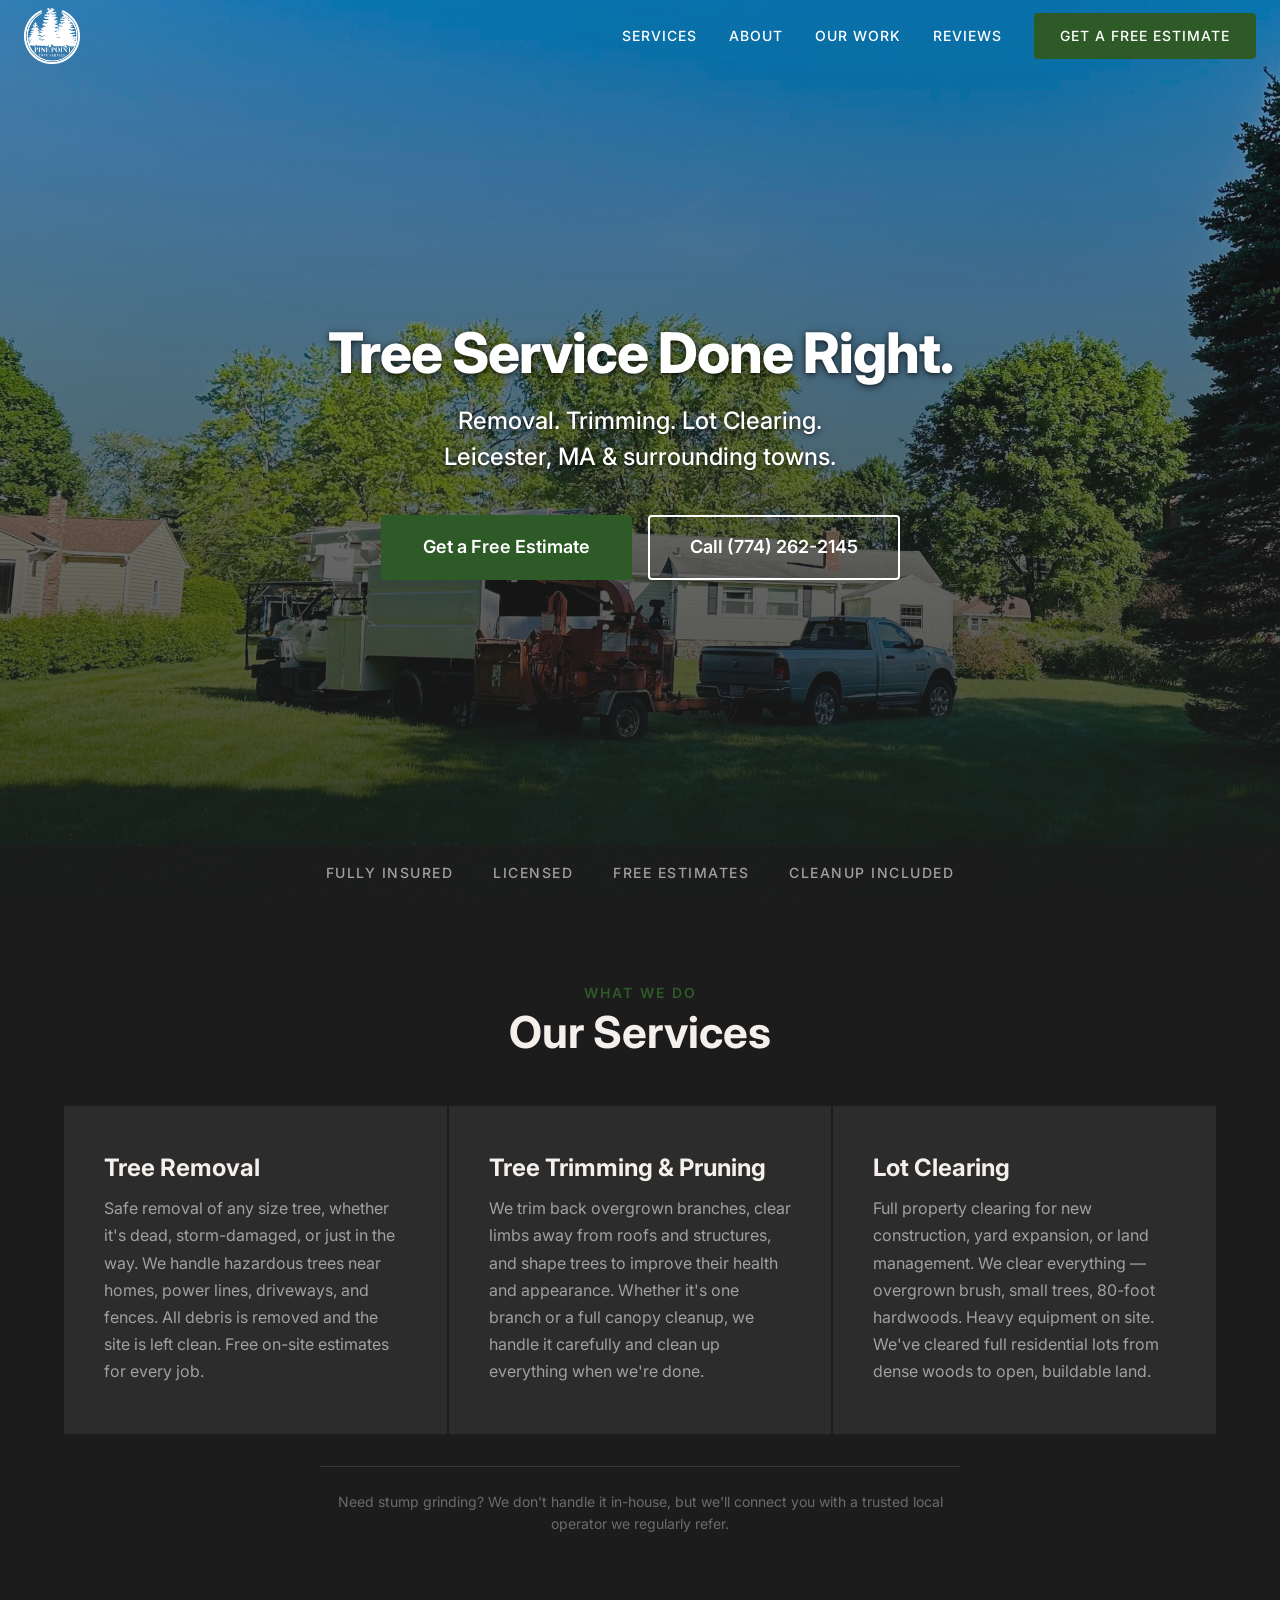
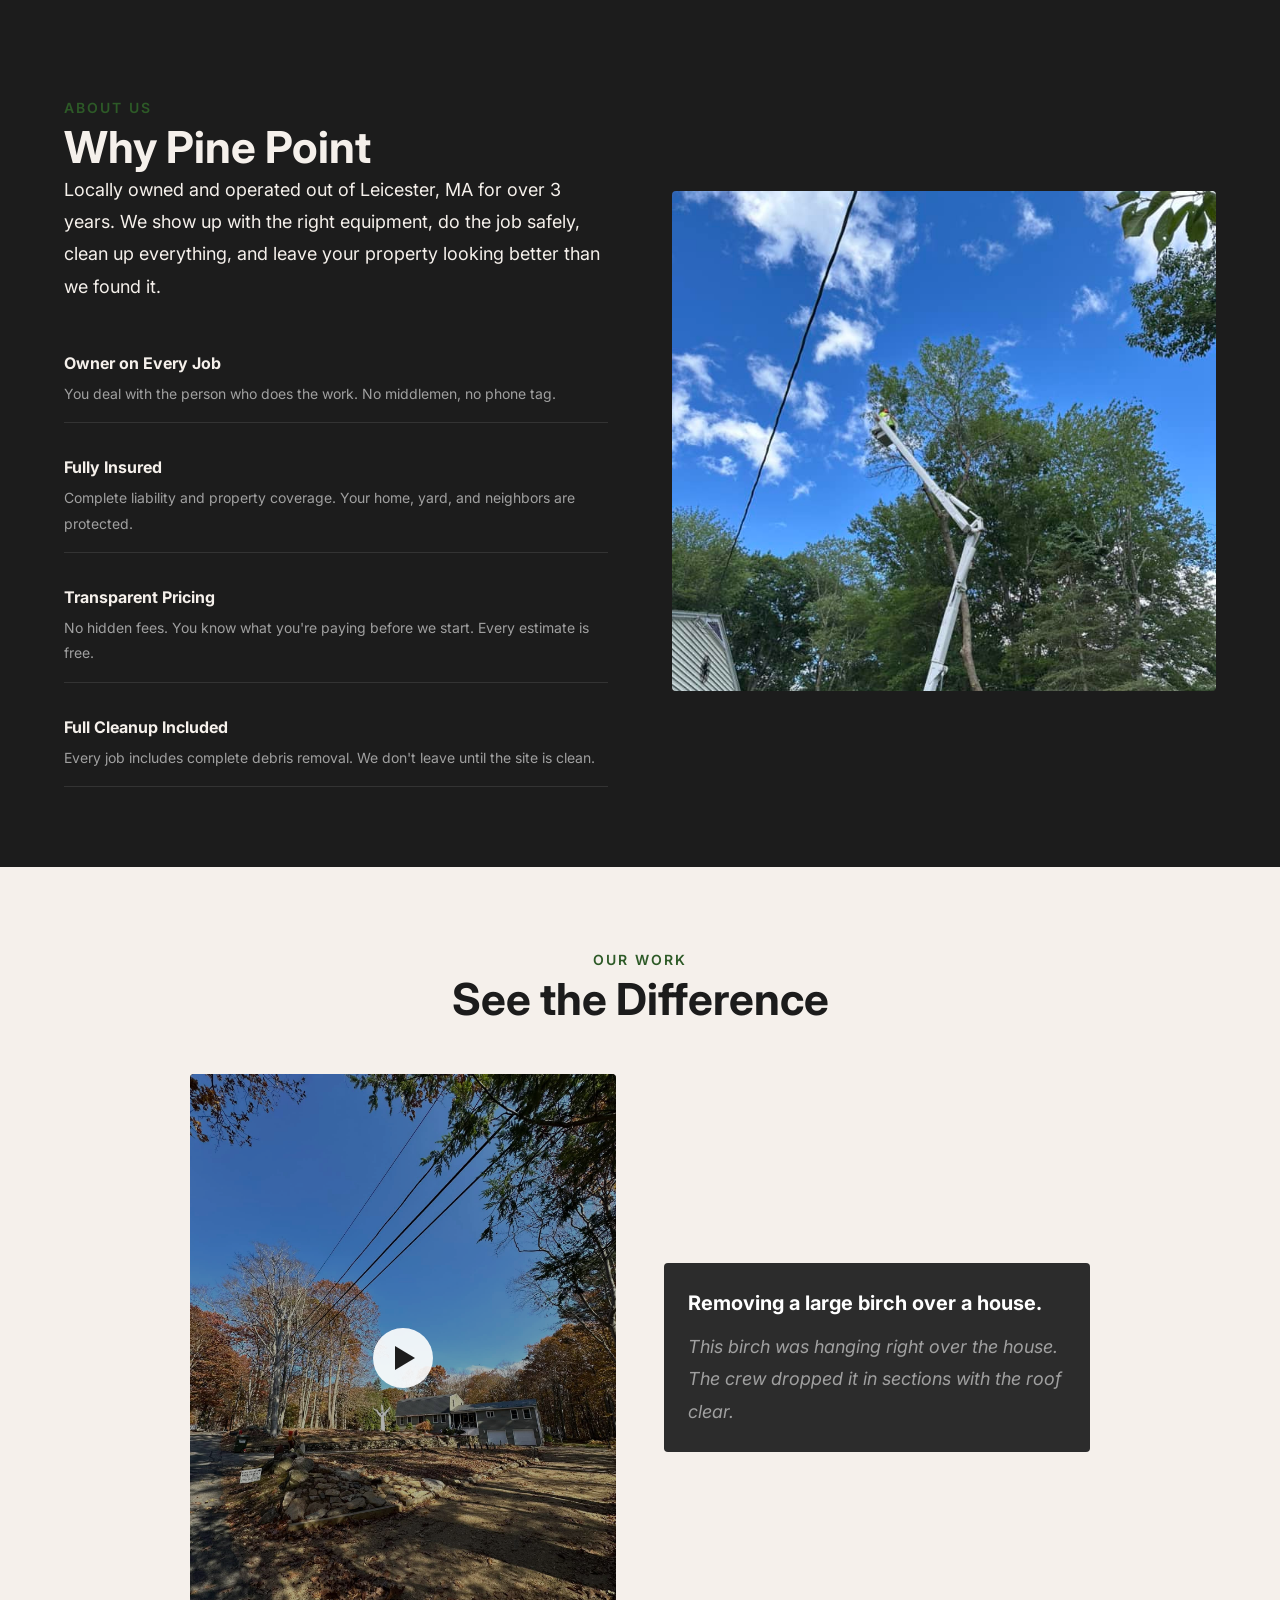
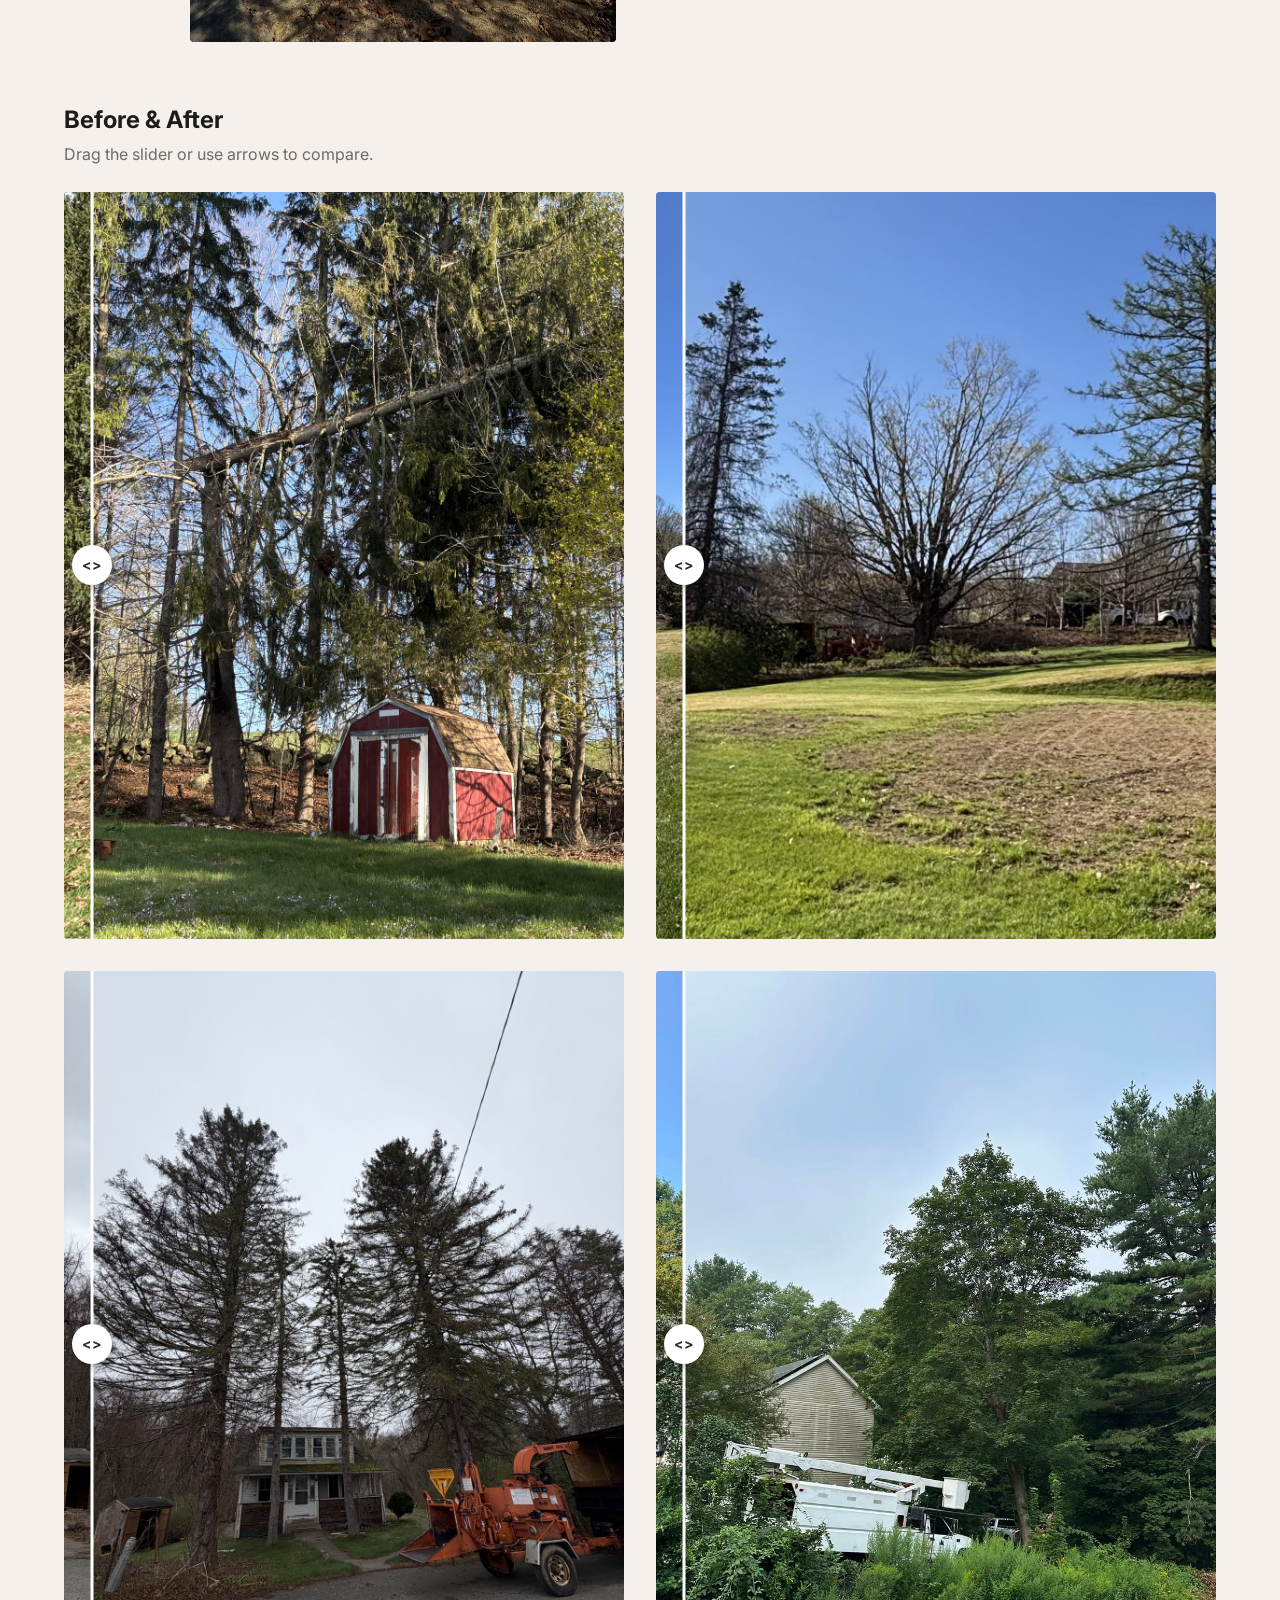
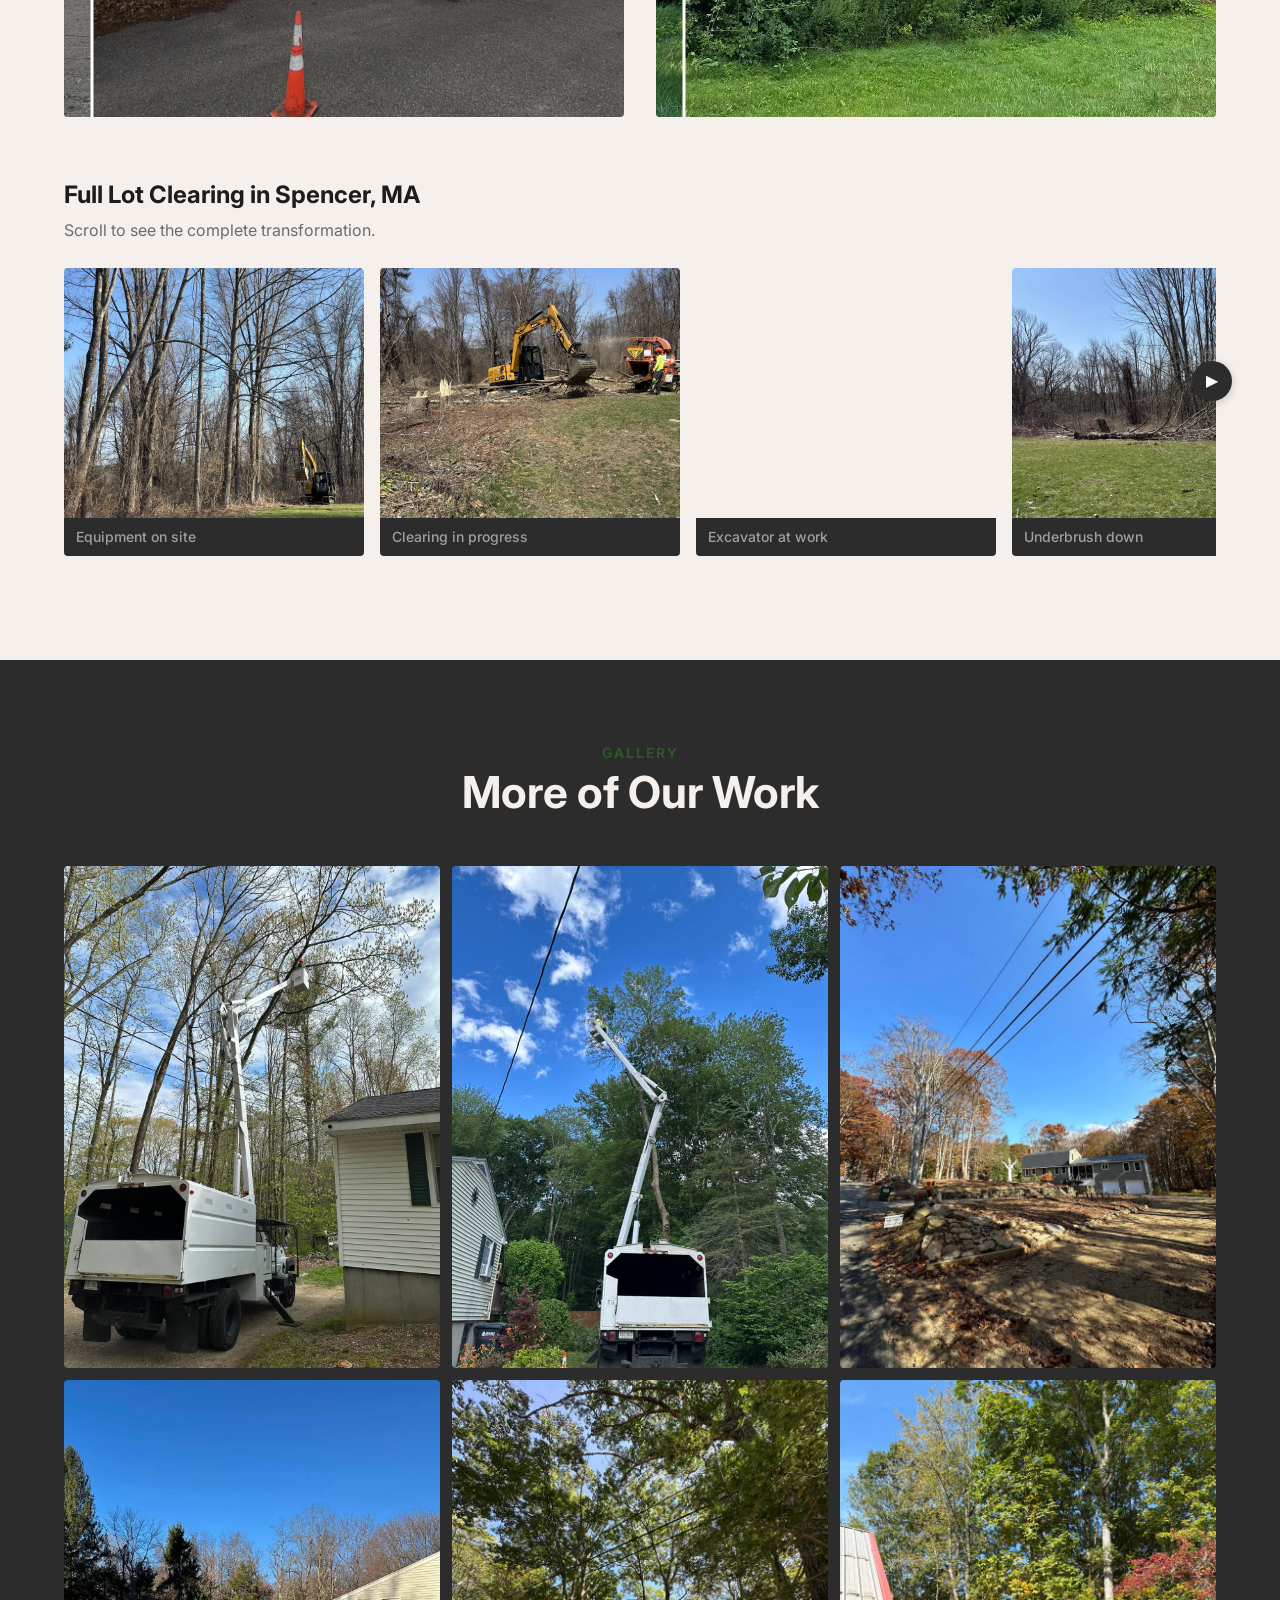
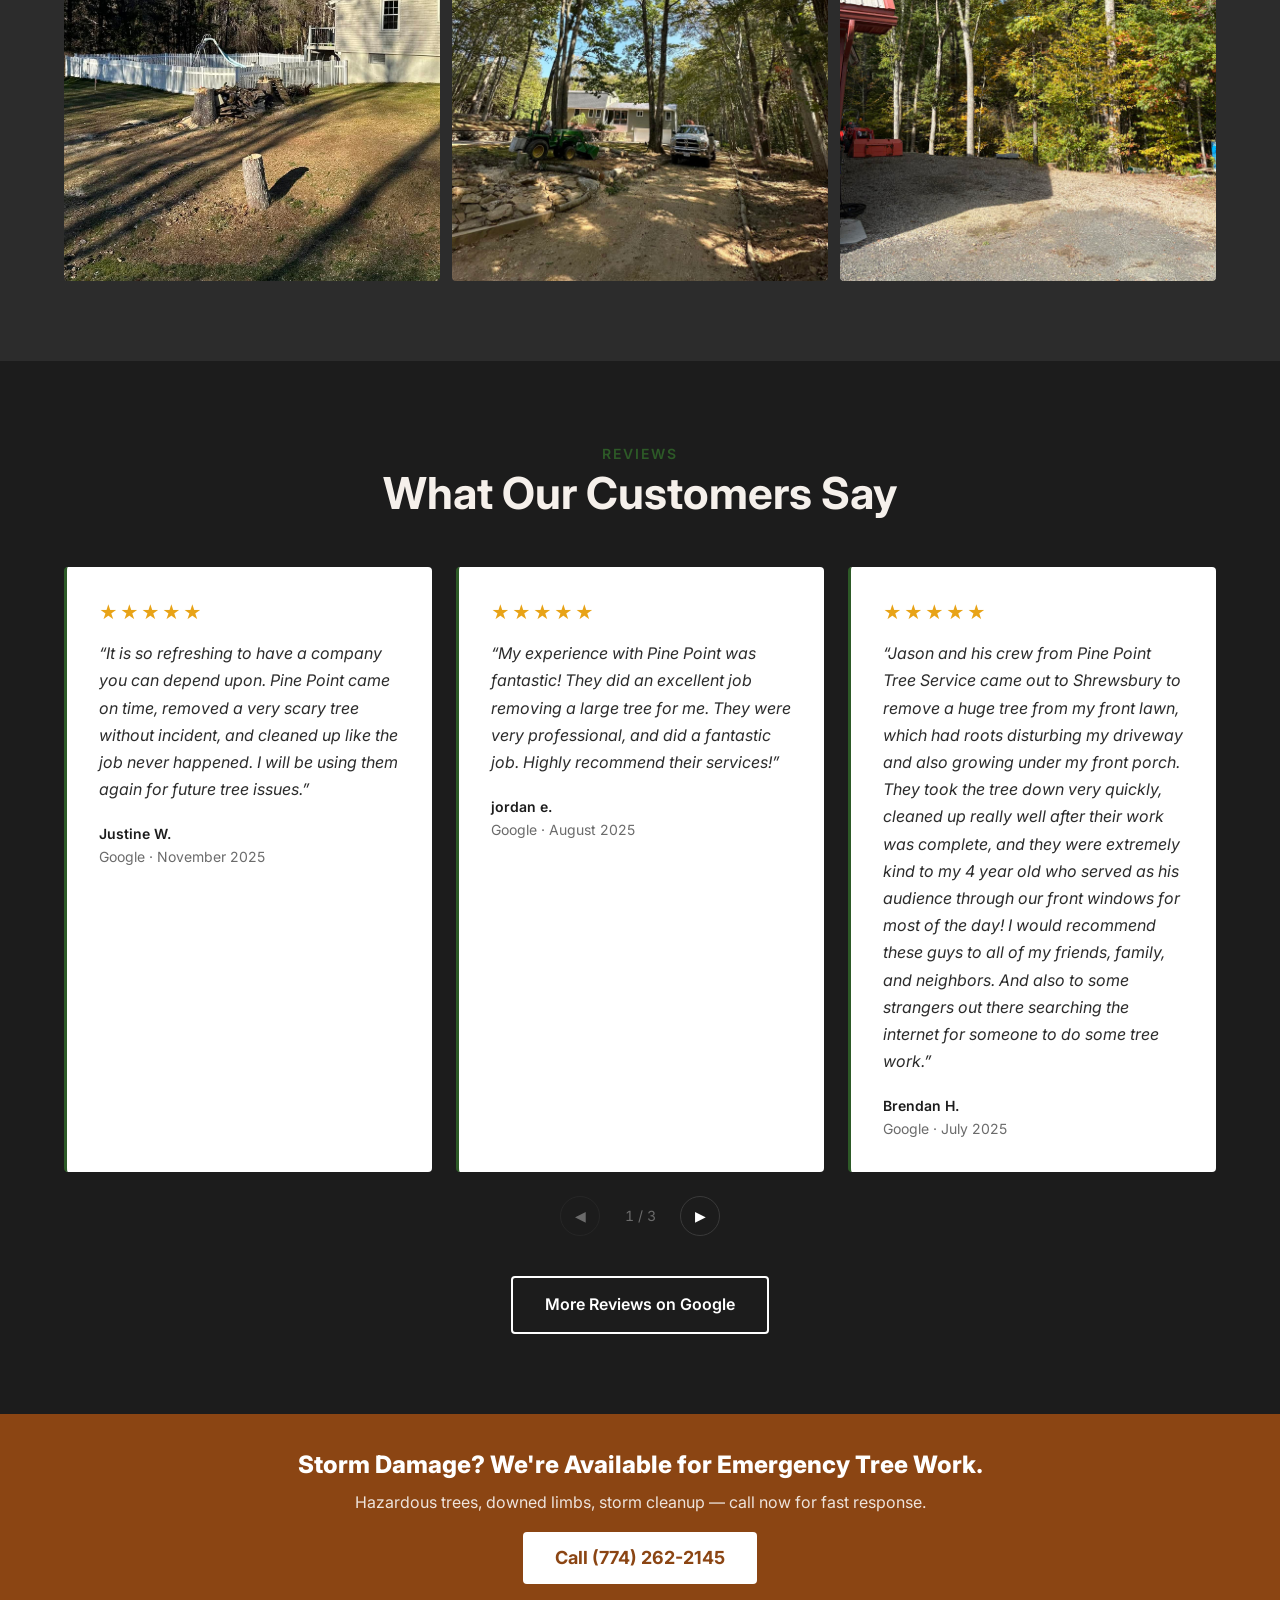
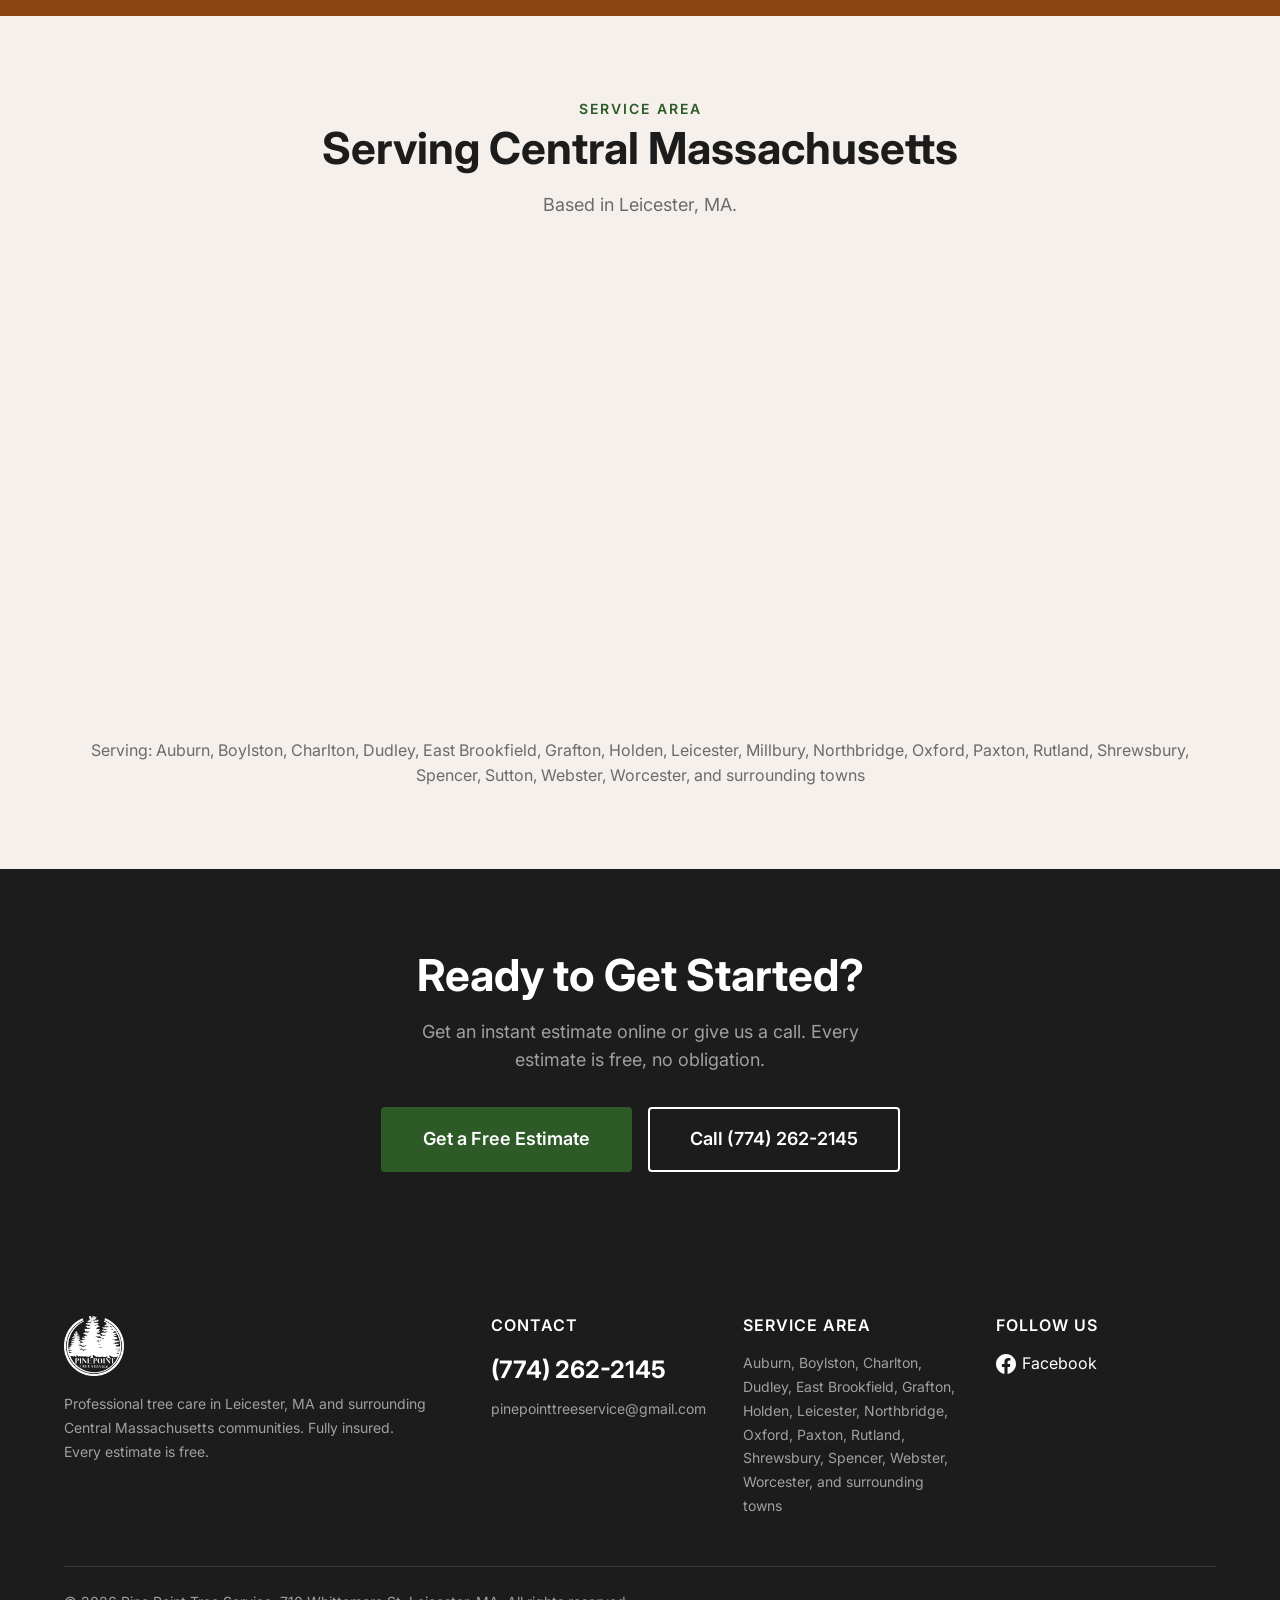
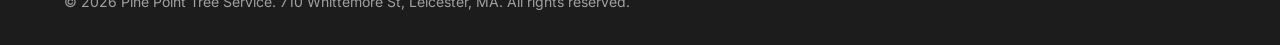
==== commit 3e2e042b: "Replace lot-clearing timeline with Spencer MA project Swap the Leicester transformation timeline (si" ====
--- a/index.html
+++ b/index.html
@@ -273,32 +273,30 @@
 
       <!-- Transformation Timeline -->
       <div class="gallery-subsection">
-        <h3>Full Lot Clearing — Leicester, MA</h3>
+        <h3>Full Lot Clearing in Spencer, MA</h3>
         <p style="color: var(--color-medium-gray); margin-top: 8px; margin-bottom: 8px;">Scroll to see the complete transformation.</p>
         <div class="timeline-scroll">
           <div class="timeline-item">
-            <img src="images/transformation1a.jpg" loading="lazy" alt="Before — dense wooded lot">
-            <div class="timeline-item__label">Before — Equipment on site</div>
+            <img src="images/spencer-1.jpg" loading="lazy" alt="Wooded lot with excavator on site">
+            <div class="timeline-item__label">Equipment on site</div>
           </div>
           <div class="timeline-item">
-            <img src="images/transformation1b.jpg" loading="lazy" alt="During — clearing underway">
-            <div class="timeline-item__label">During — Clearing underway</div>
+            <img src="images/spencer-2.jpg" loading="lazy" alt="Excavator pushing brush, chipper truck behind">
+            <div class="timeline-item__label">Clearing in progress</div>
           </div>
           <div class="timeline-item">
-            <img src="images/transformation1c.jpg" loading="lazy" alt="During — bucket truck at work">
-            <div class="timeline-item__label">During — Bucket truck at work</div>
+            <video autoplay muted loop playsinline preload="metadata" aria-label="Excavator at work">
+              <source src="images/lot-clearing-spencer.mp4" type="video/mp4">
+            </video>
+            <div class="timeline-item__label">Excavator at work</div>
           </div>
           <div class="timeline-item">
-            <img src="images/transformation1d.jpg" loading="lazy" alt="Progress — front lot cleared">
-            <div class="timeline-item__label">Progress — Front lot cleared</div>
+            <img src="images/spencer-3.jpg" loading="lazy" alt="Underbrush cleared, mature trees remain">
+            <div class="timeline-item__label">Underbrush down</div>
           </div>
           <div class="timeline-item">
-            <img src="images/transformation1e.jpg" loading="lazy" alt="Near complete — yard taking shape">
-            <div class="timeline-item__label">Near complete — Yard taking shape</div>
-          </div>
-          <div class="timeline-item">
-            <img src="images/transformation1f.jpg" loading="lazy" alt="After — clean property">
-            <div class="timeline-item__label">After — Clean driveway view</div>
+            <img src="images/spencer-4.jpg" loading="lazy" alt="Open lot with healthy trees">
+            <div class="timeline-item__label">Lot opened up</div>
           </div>
         </div>
       </div>
--- a/css/styles.css
+++ b/css/styles.css
@@ -631,10 +631,12 @@
   overflow: hidden;
 }
 
-.timeline-item img {
+.timeline-item img,
+.timeline-item video {
   width: 100%;
   height: 250px;
   object-fit: cover;
+  display: block;
 }
 
 .timeline-item__label {
@@ -1555,7 +1557,8 @@
   }
   .ba-slider { aspect-ratio: 3/4; }
   .timeline-item { flex: 0 0 220px; }
-  .timeline-item img { height: 170px; }
+  .timeline-item img,
+  .timeline-item video { height: 170px; }
 
   /* --- Stump spotlight: compact --- */
   .spotlight__image img { height: 320px; object-position: center 25%; }
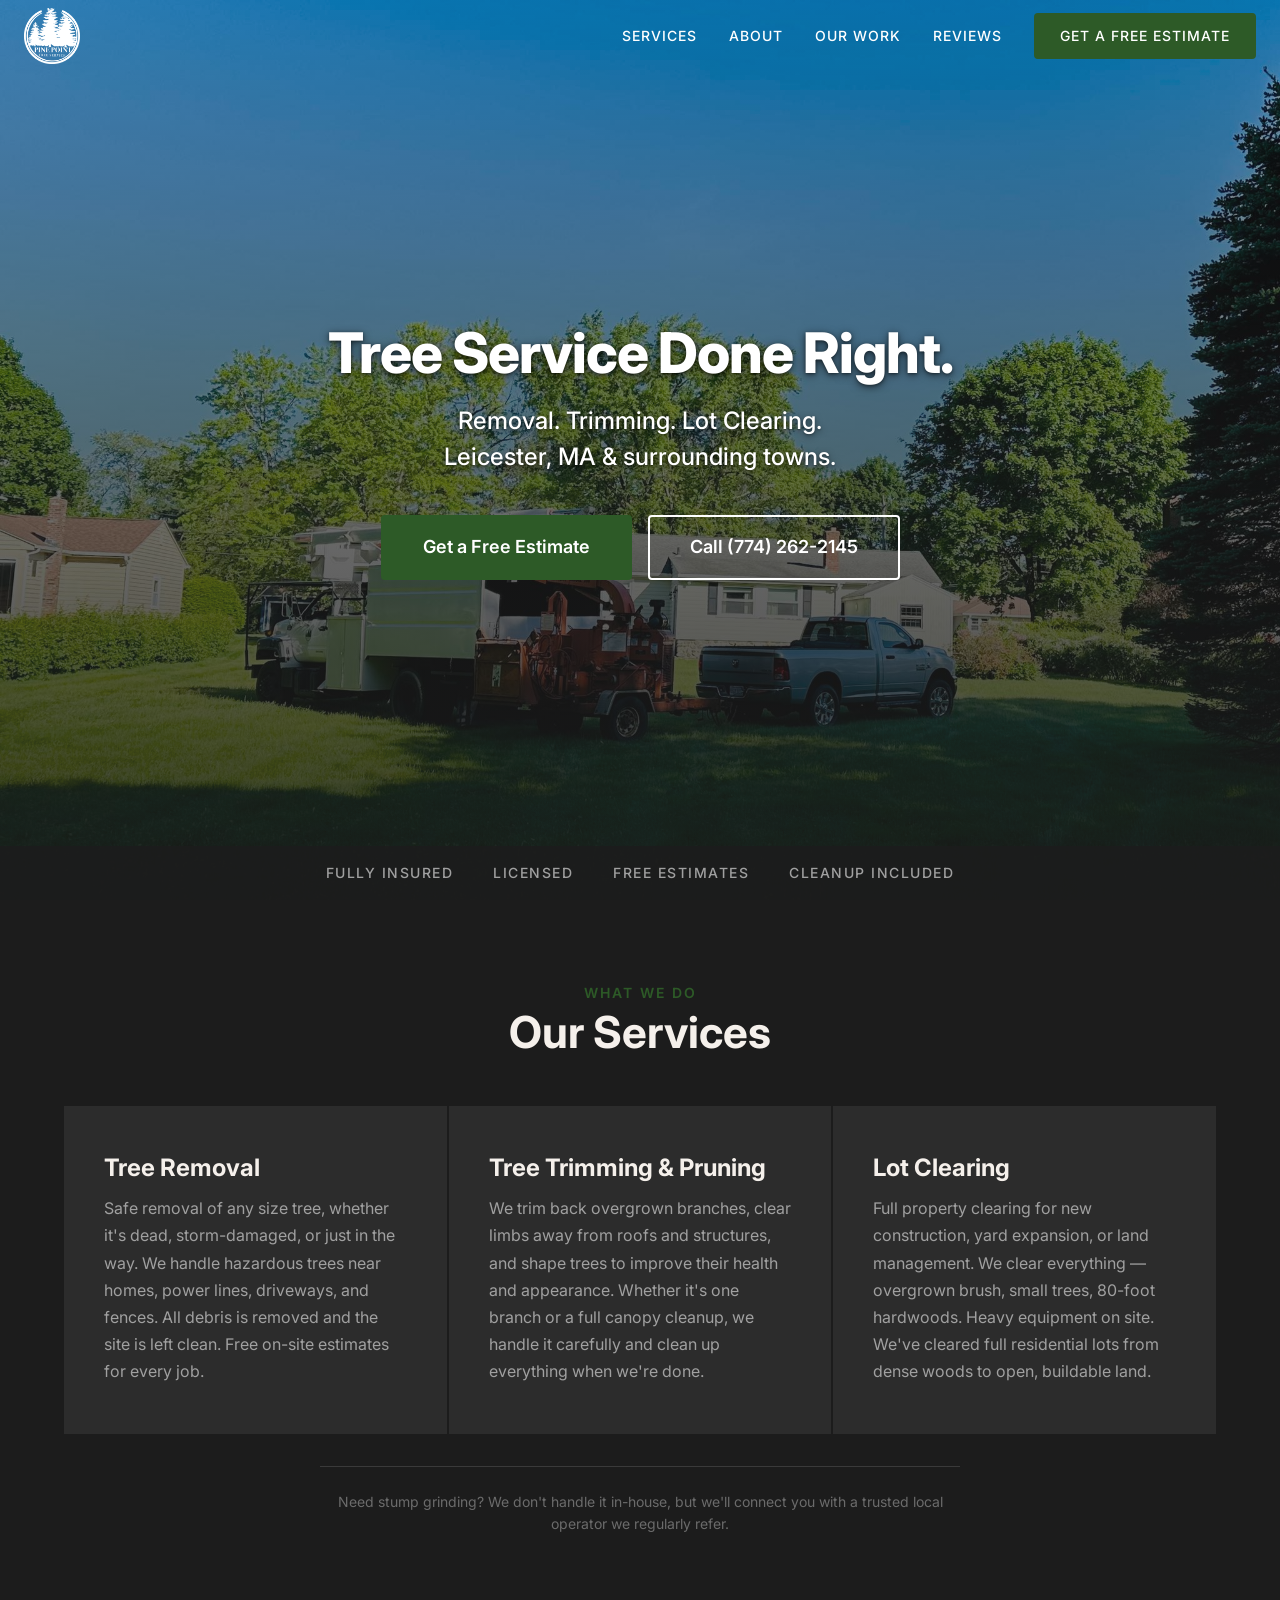
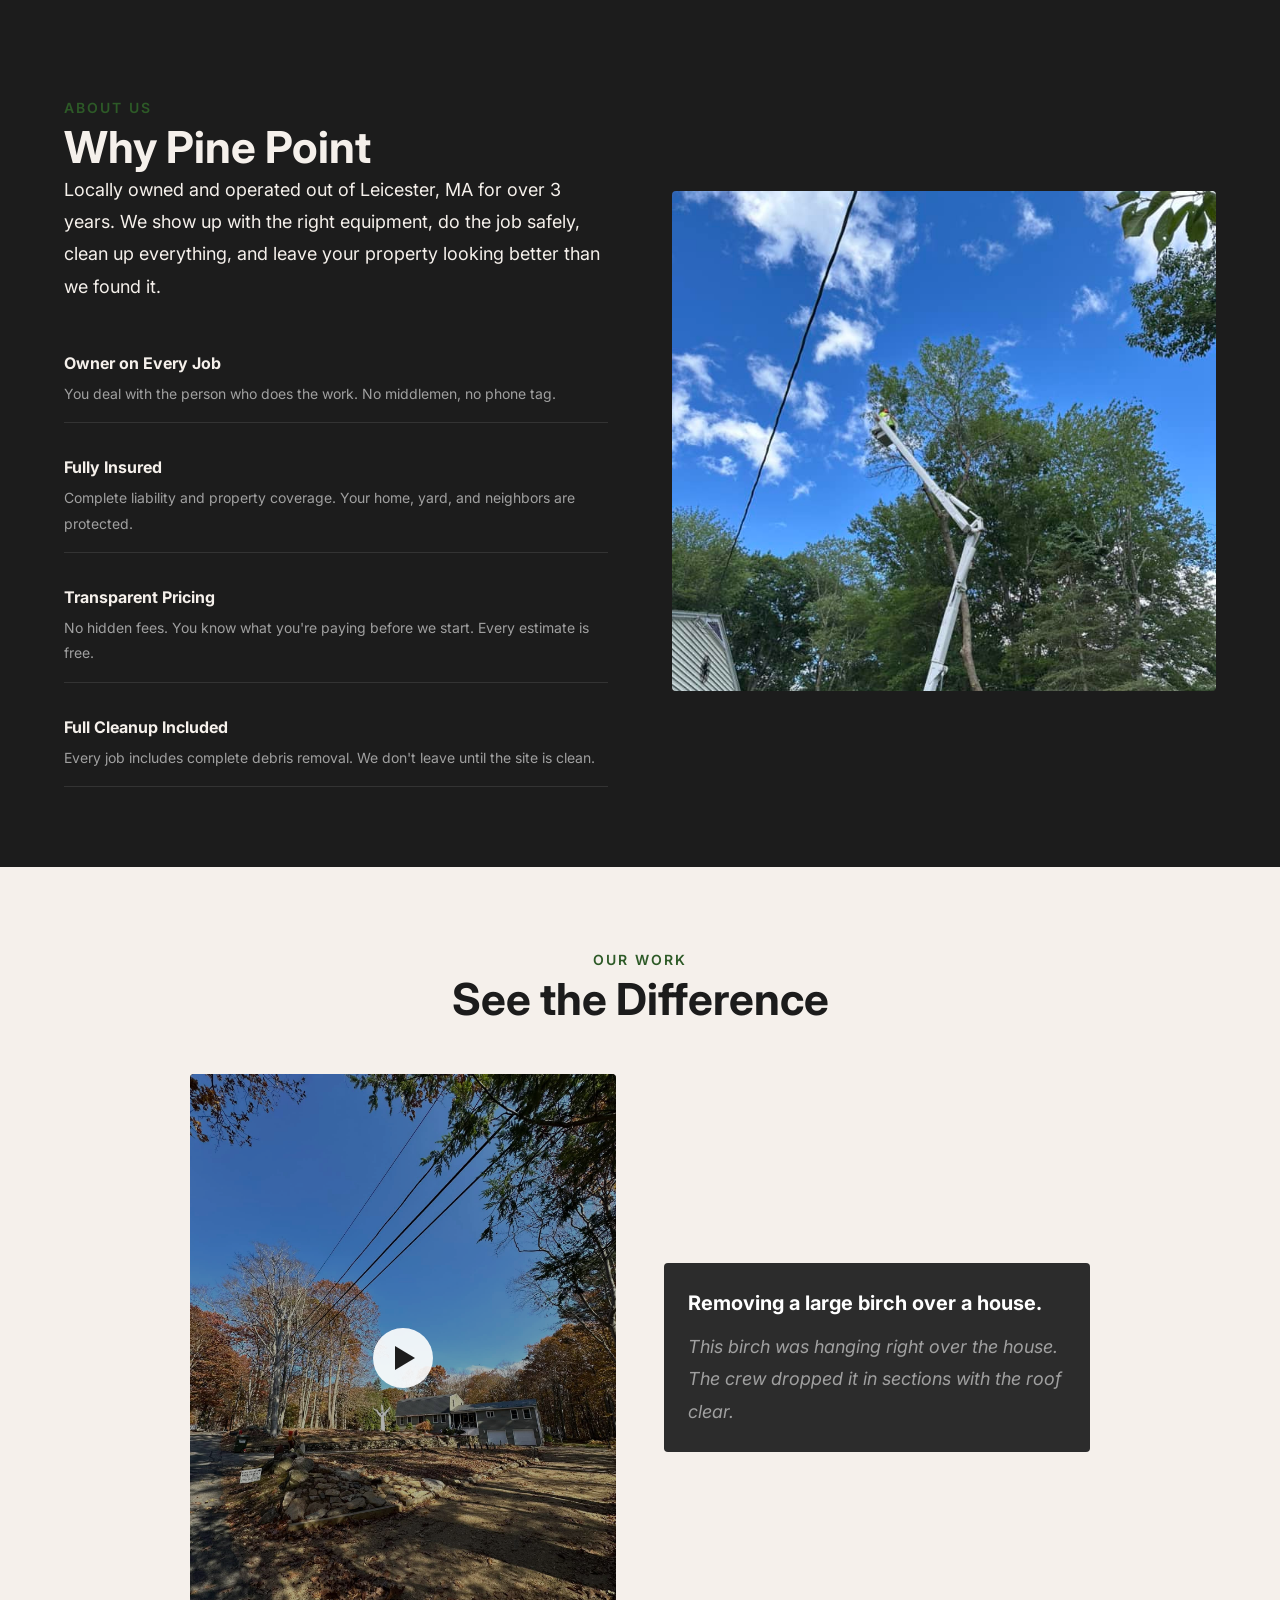
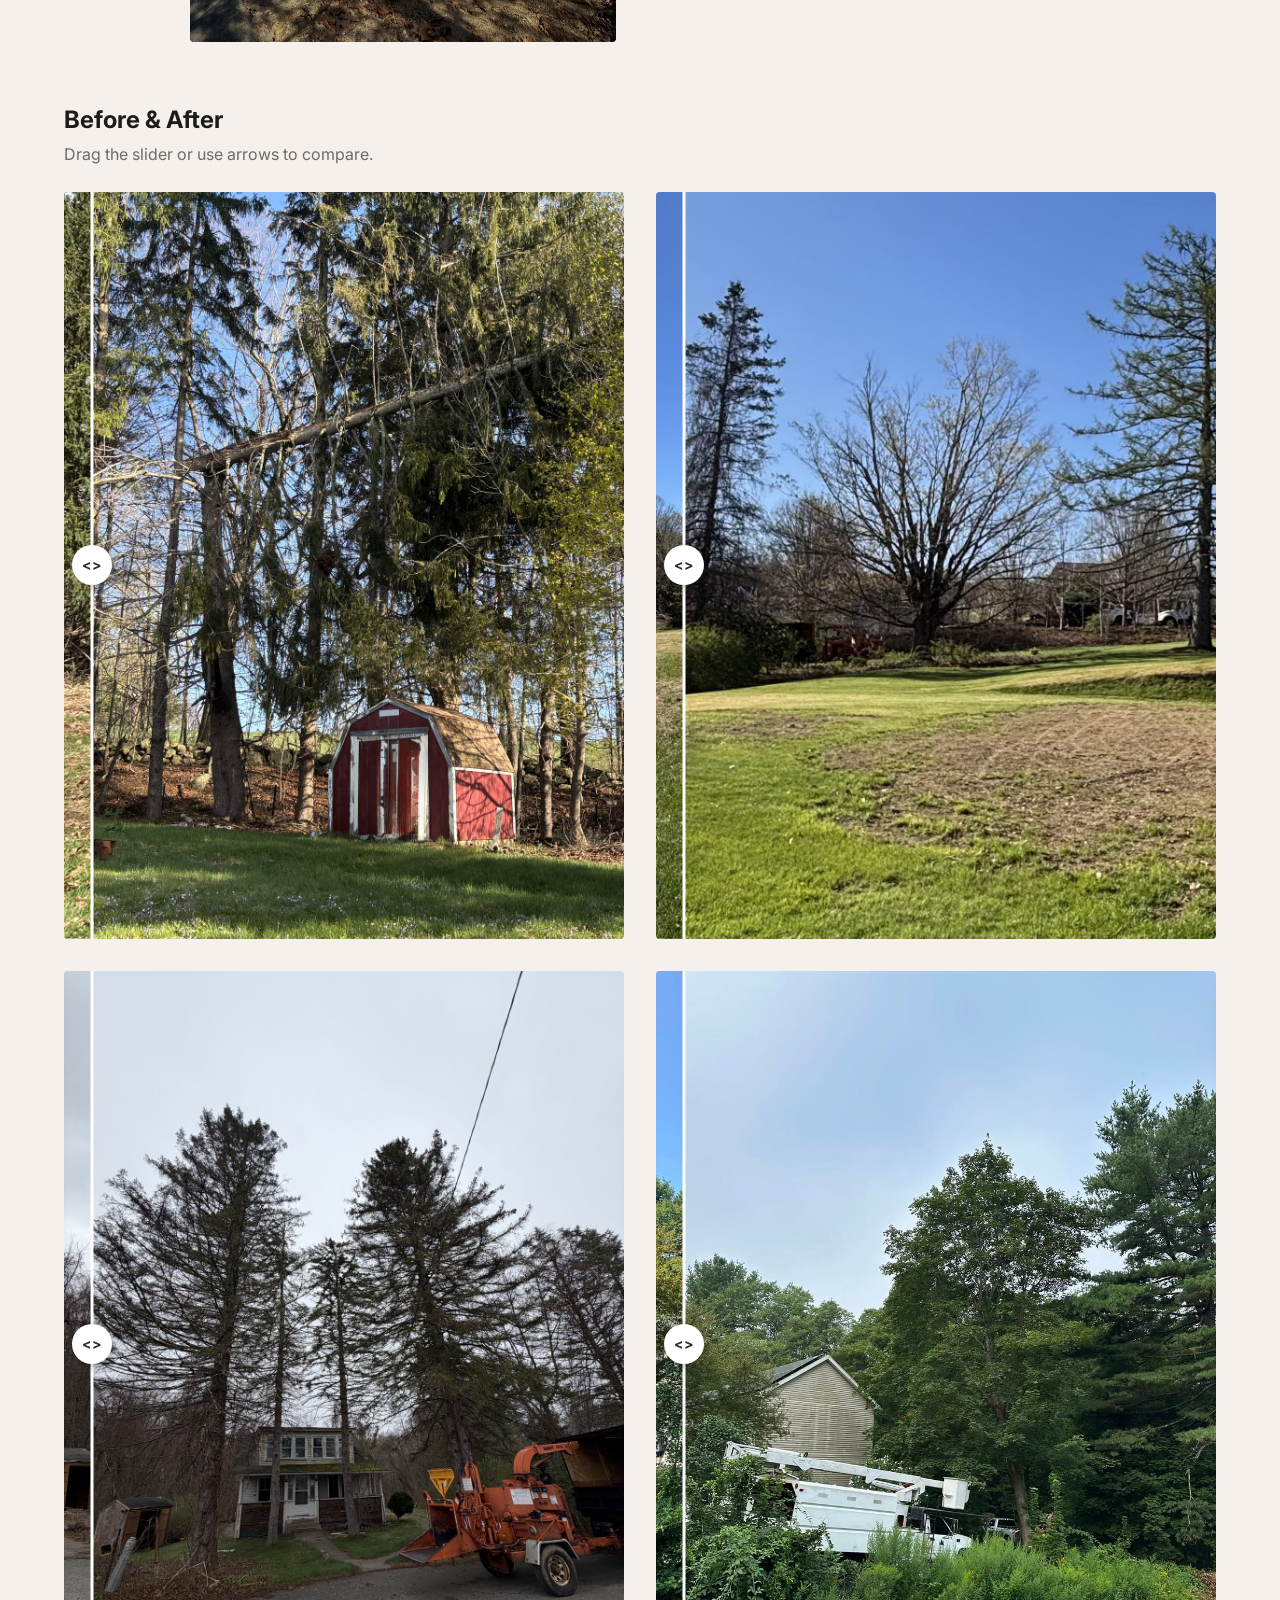
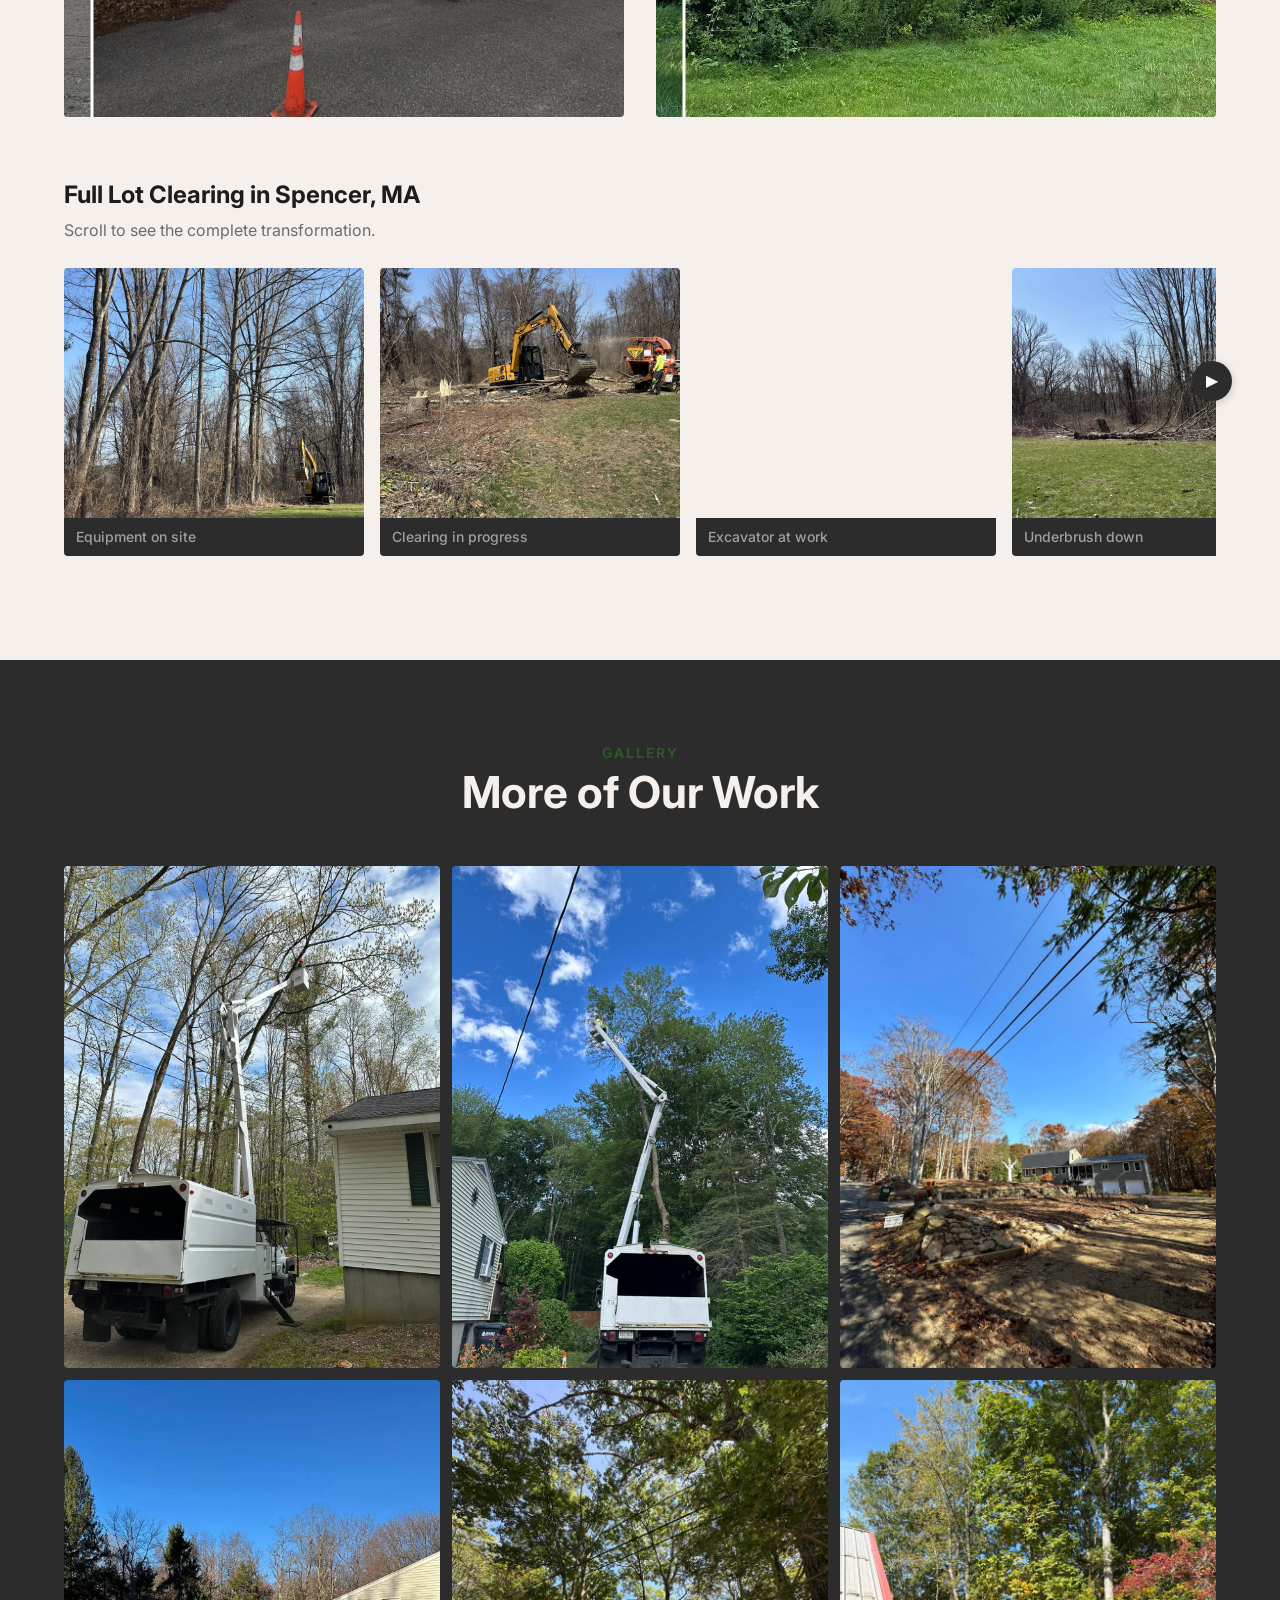
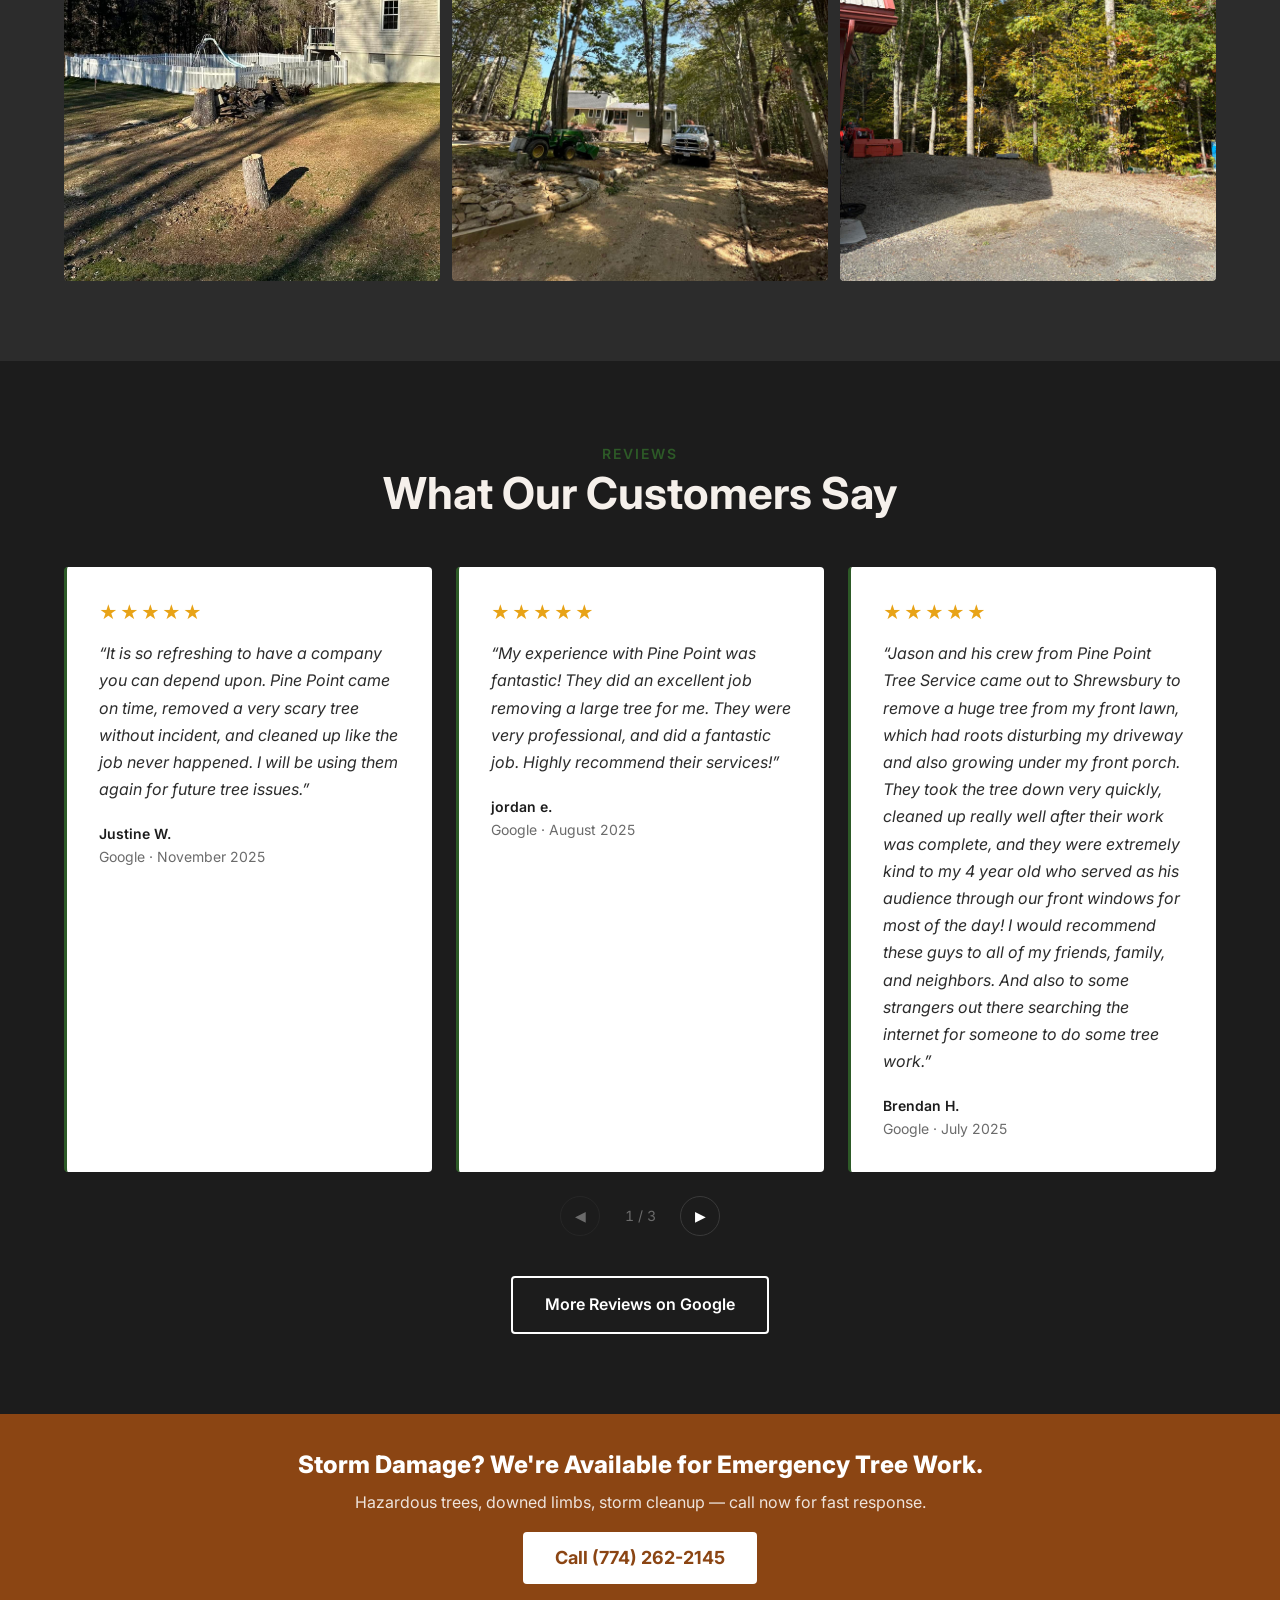
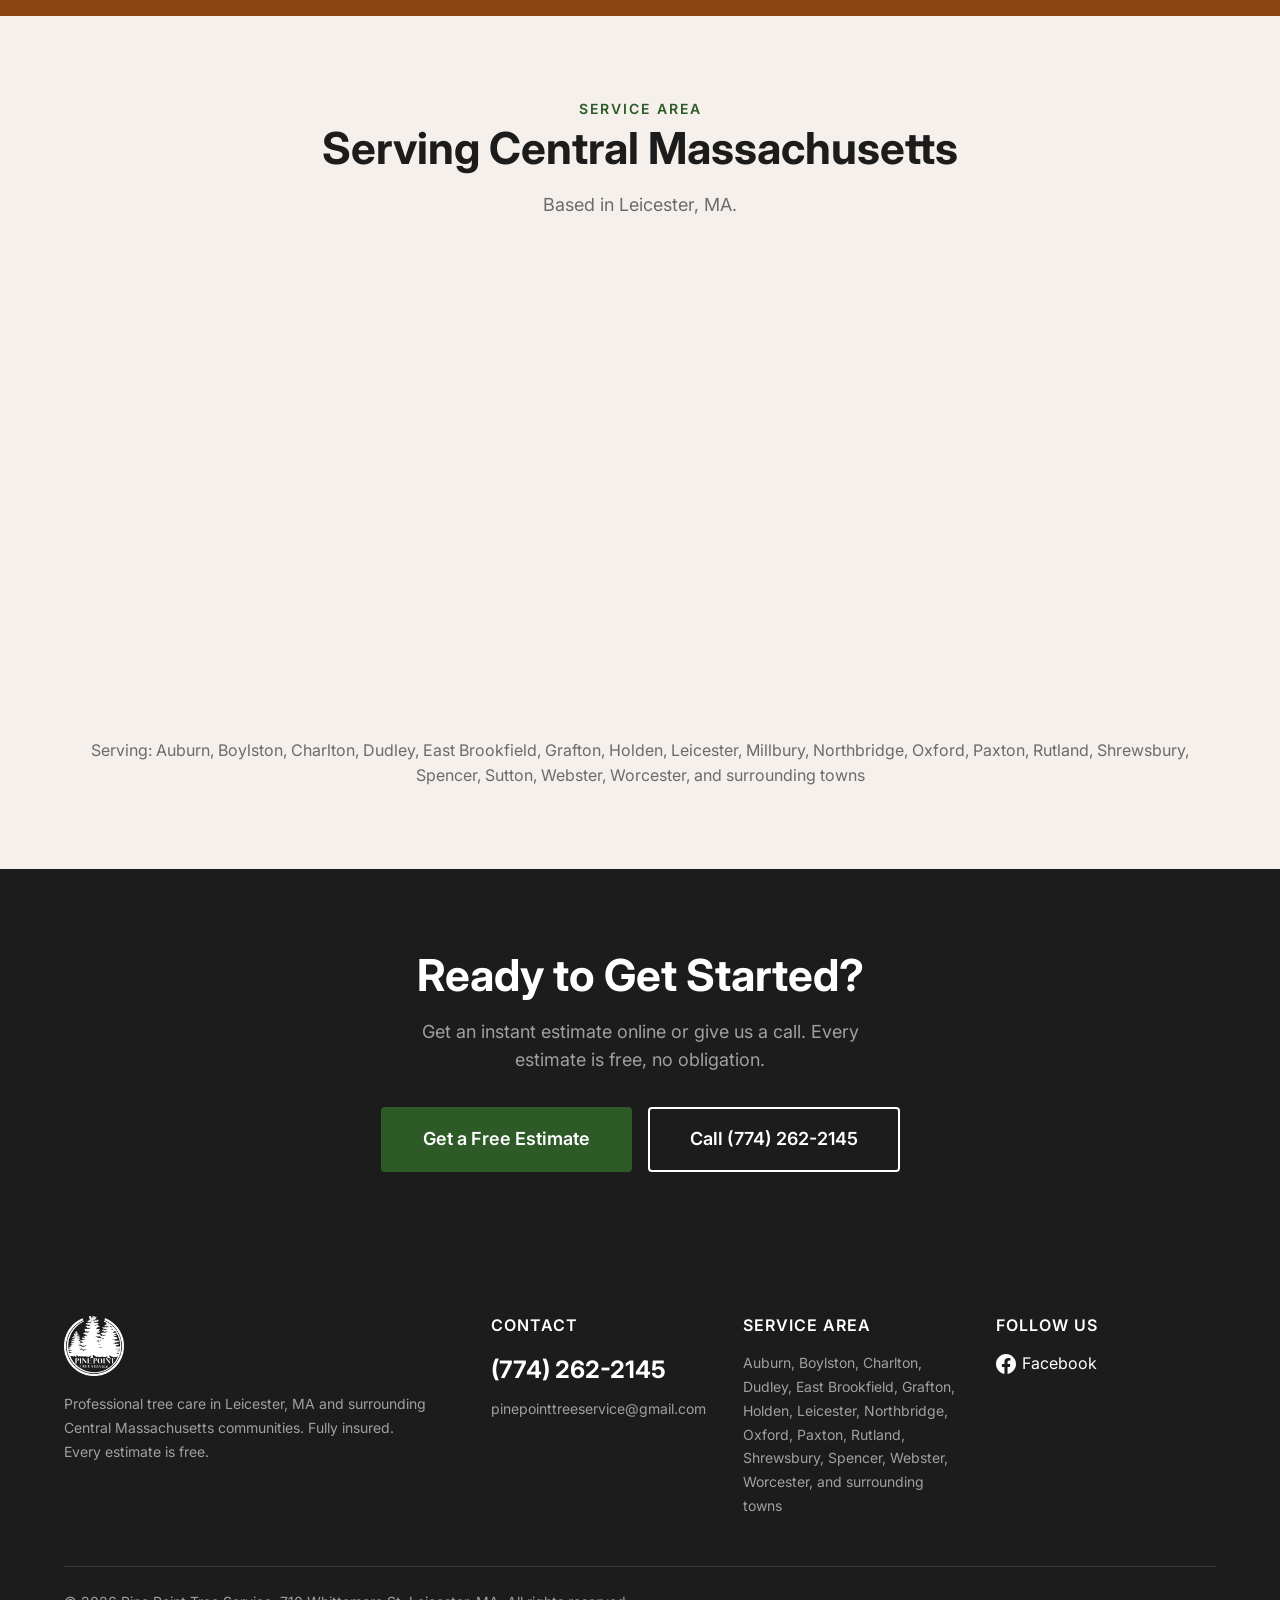
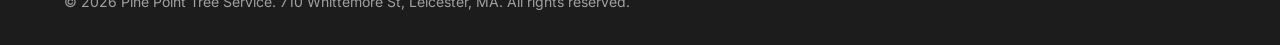
==== commit 85a20aad: "Swap final Spencer timeline photo for the actual cleared shot The last card in the lot-clearing time" ====
--- a/index.html
+++ b/index.html
@@ -295,7 +295,7 @@
             <div class="timeline-item__label">Underbrush down</div>
           </div>
           <div class="timeline-item">
-            <img src="images/spencer-4.jpg" loading="lazy" alt="Open lot with healthy trees">
+            <img src="images/spencer-4.jpg" loading="lazy" alt="Cleared lot with treeline pushed back">
             <div class="timeline-item__label">Lot opened up</div>
           </div>
         </div>
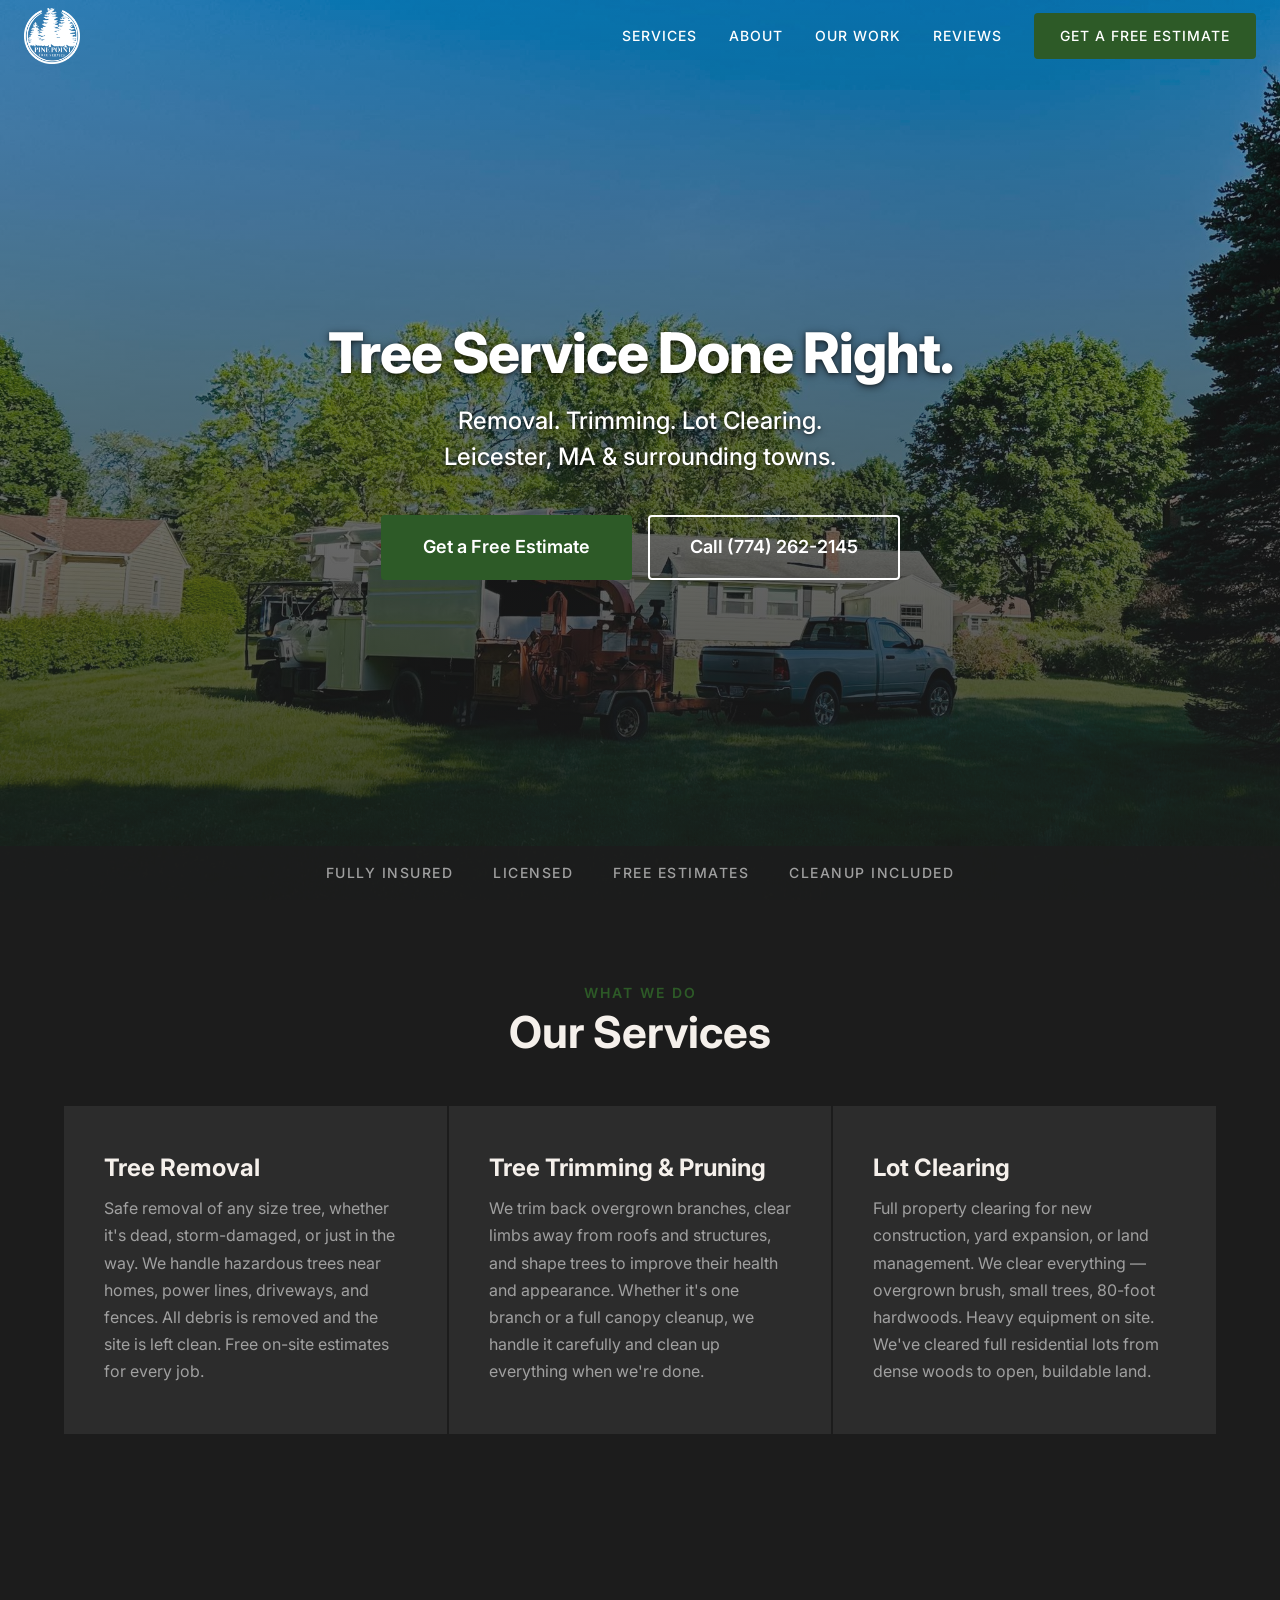
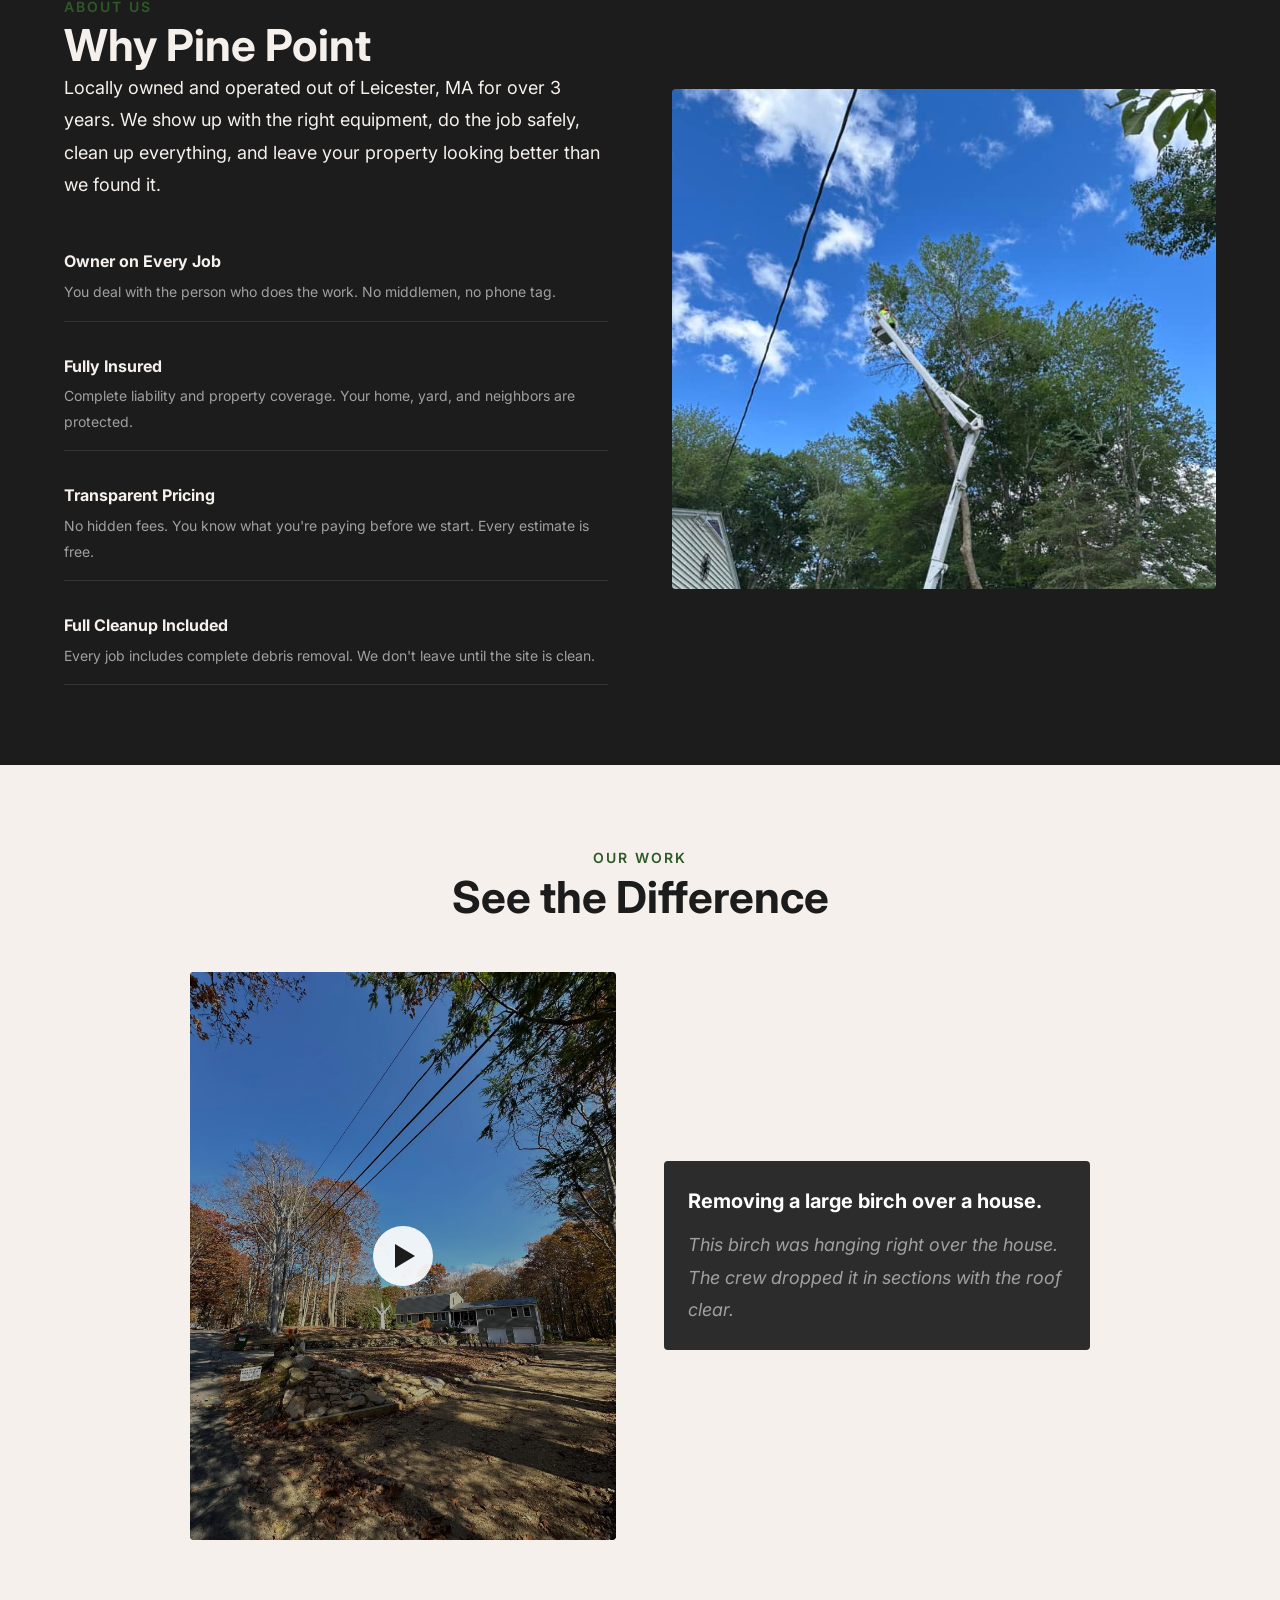
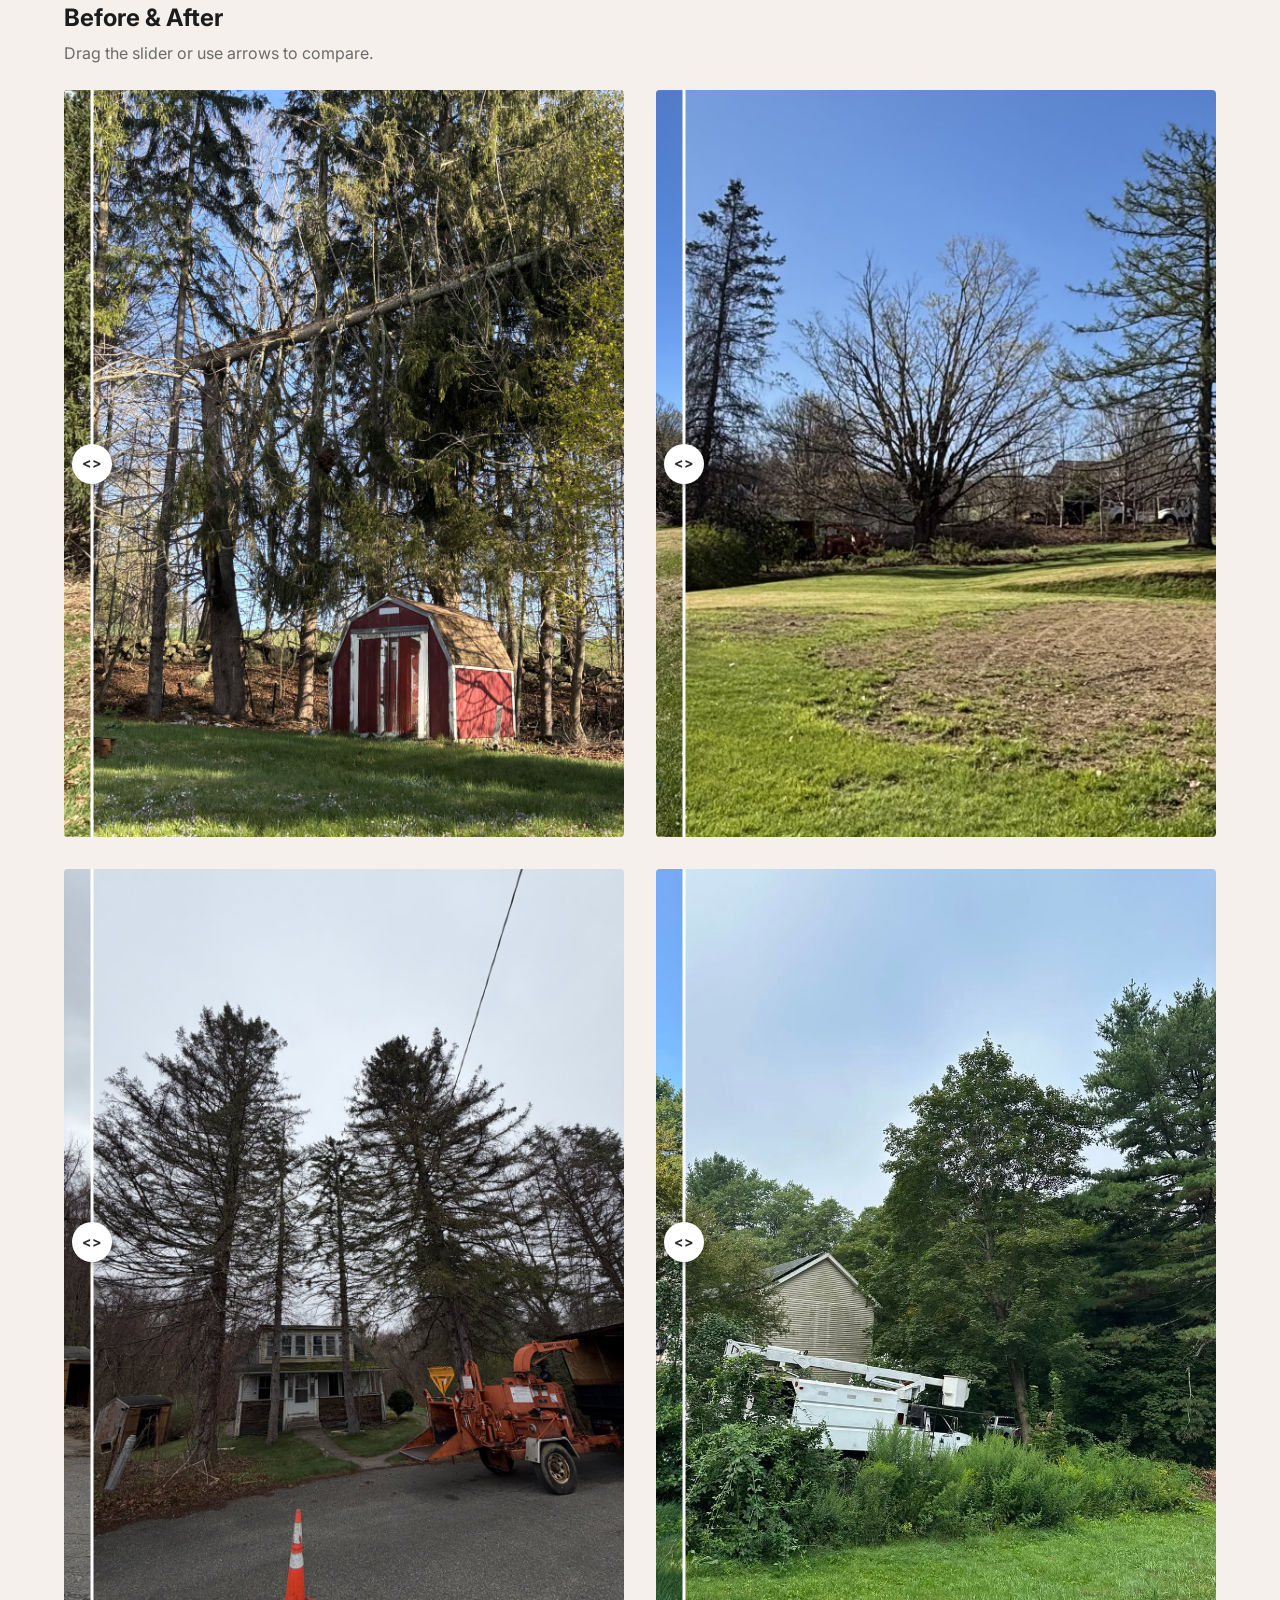
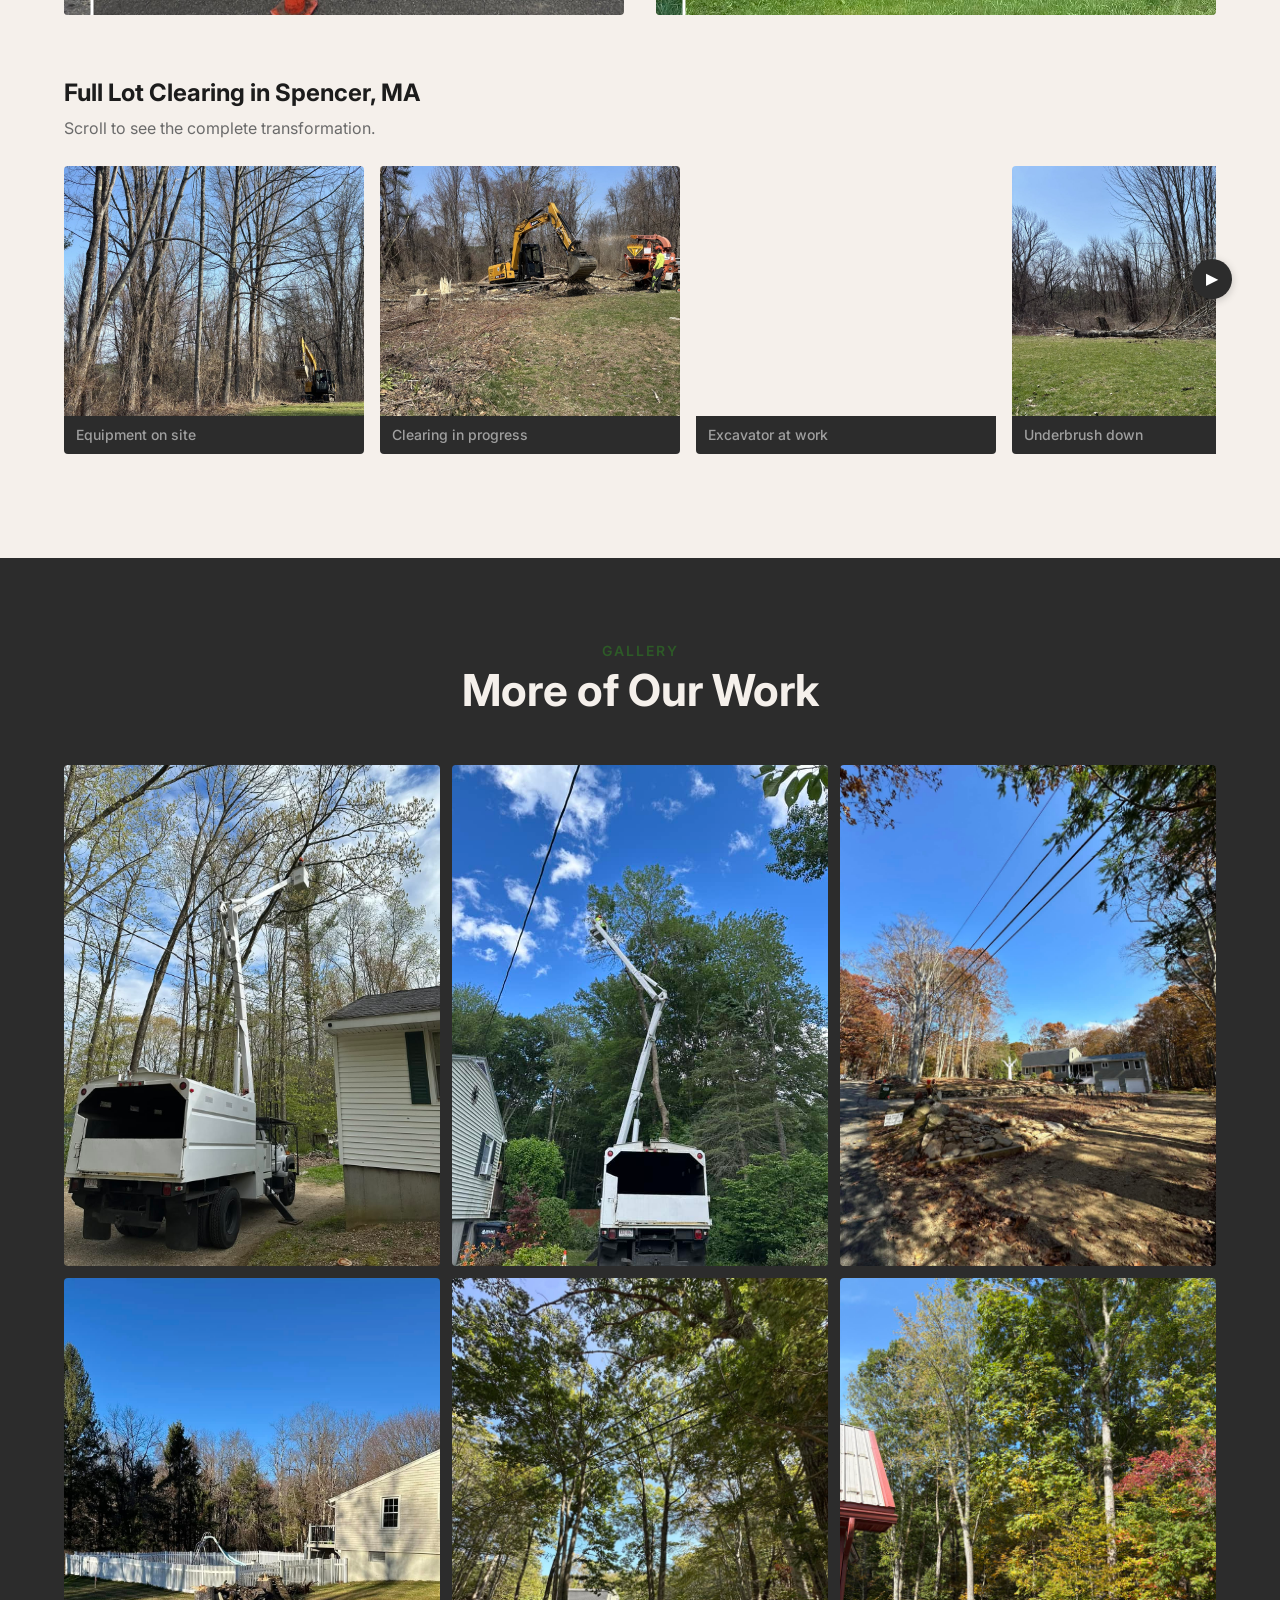
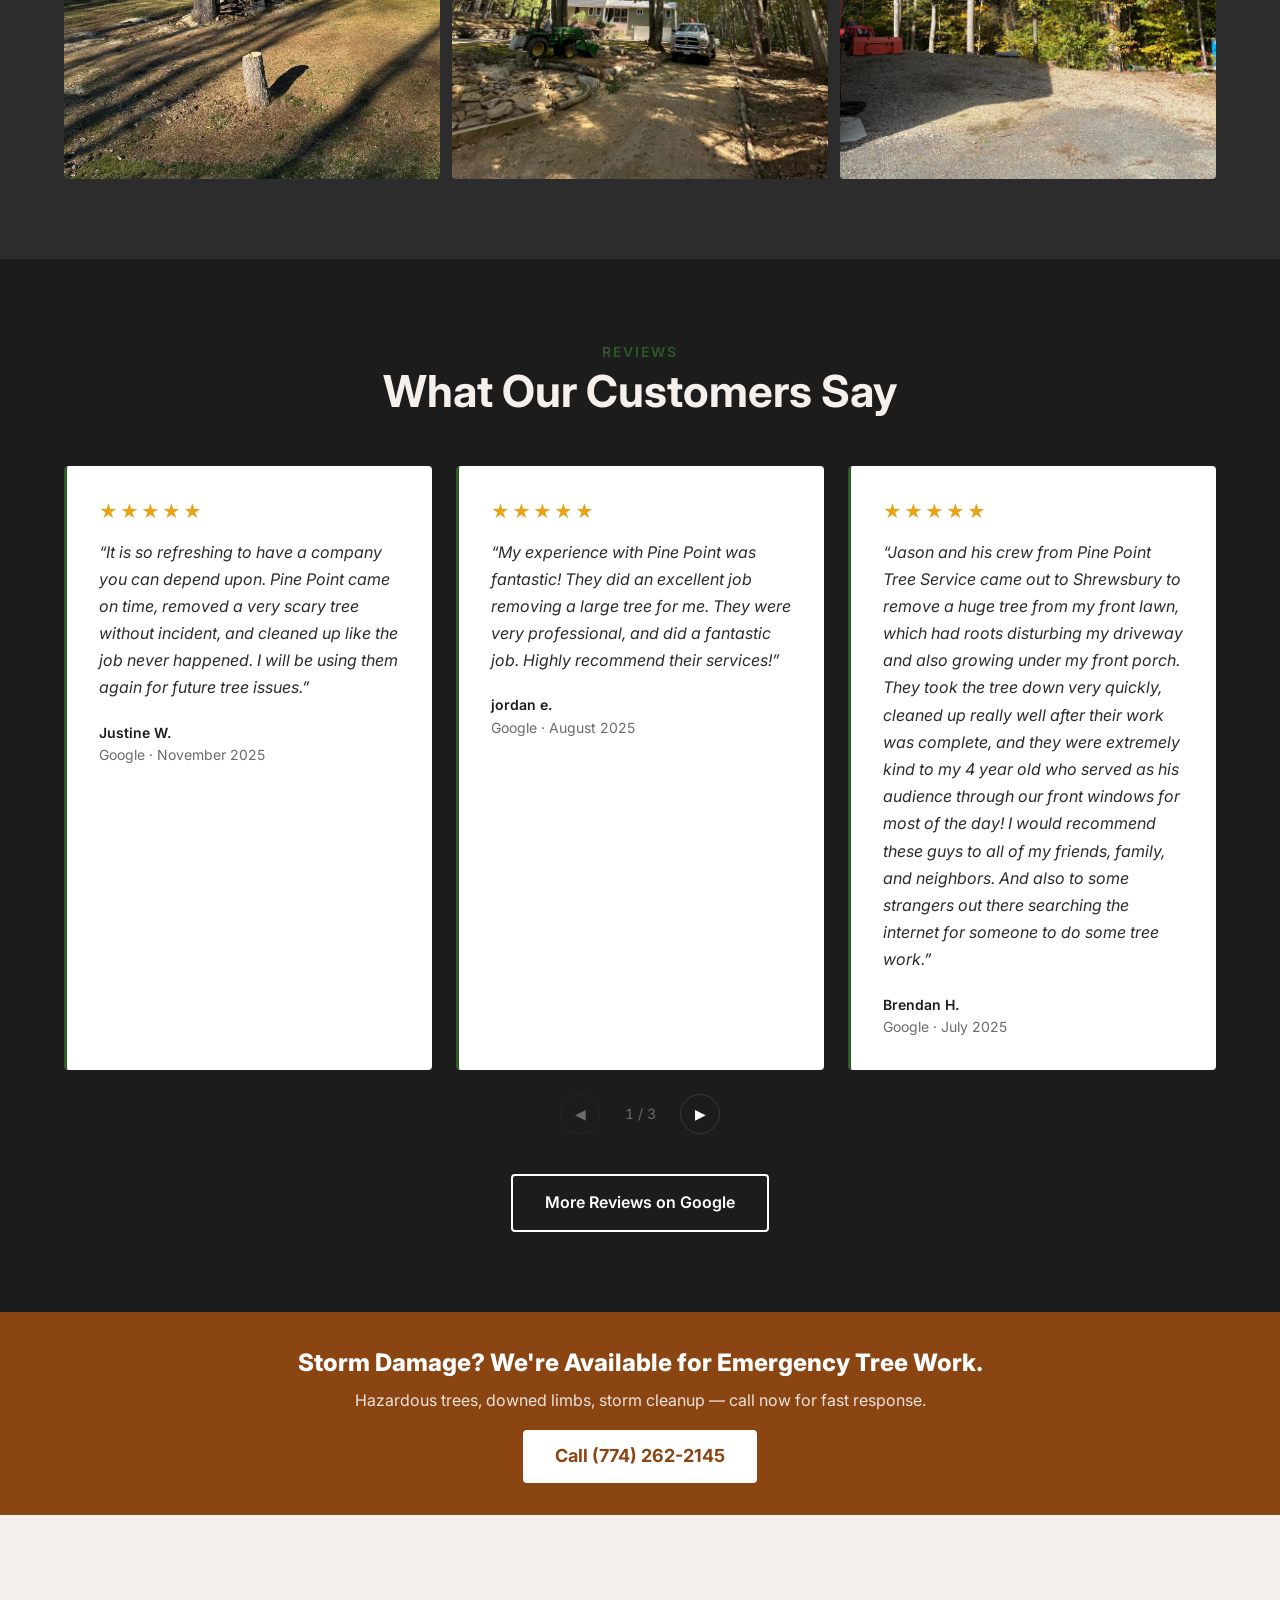
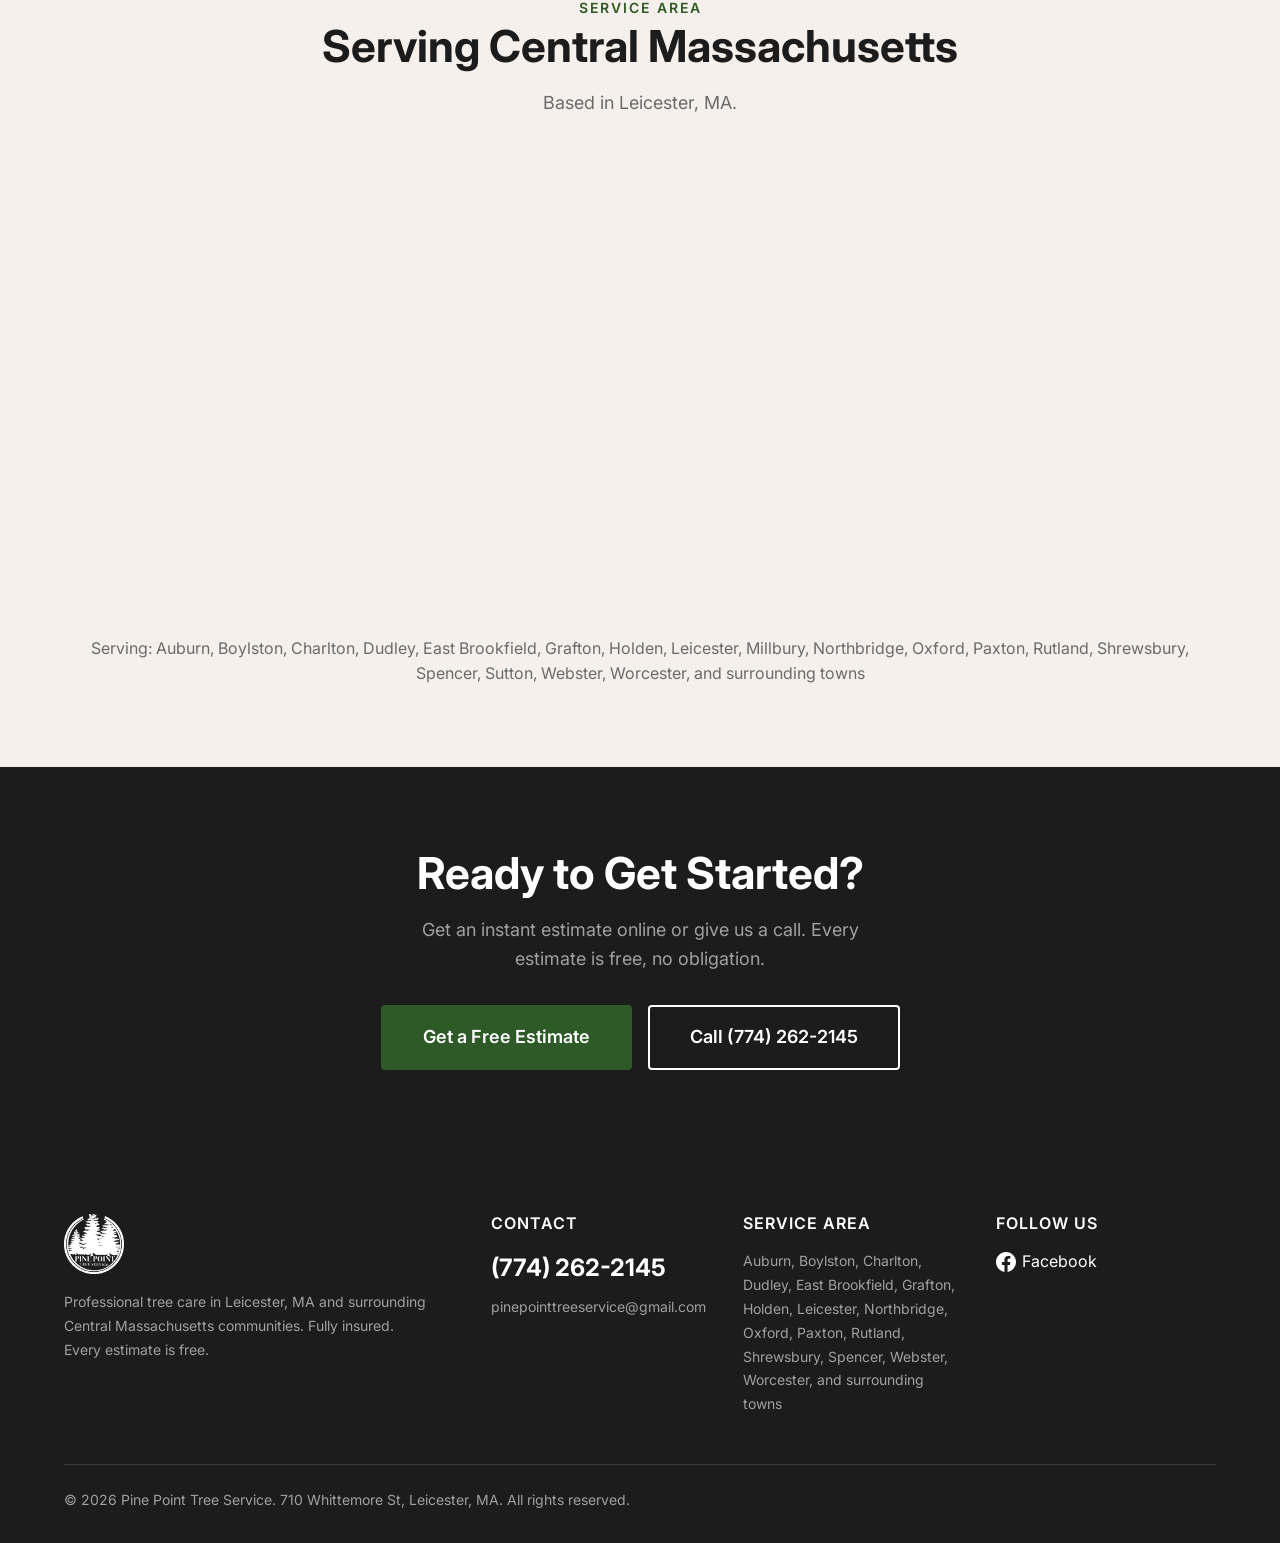
==== commit 438f05bd: "Remove the stump-grinding referral paragraph Misread the previous request — the quoted line was mean" ====
--- a/index.html
+++ b/index.html
@@ -161,7 +161,6 @@
           <p class="service-card__text">Full property clearing for new construction, yard expansion, or land management. We clear everything — overgrown brush, small trees, 80-foot hardwoods. Heavy equipment on site. We've cleared full residential lots from dense woods to open, buildable land.</p>
         </div>
       </div>
-      <p class="services-note">Need stump grinding? We don't handle it in-house, but we'll connect you with a trusted local operator we regularly refer.</p>
     </div>
   </section>
 
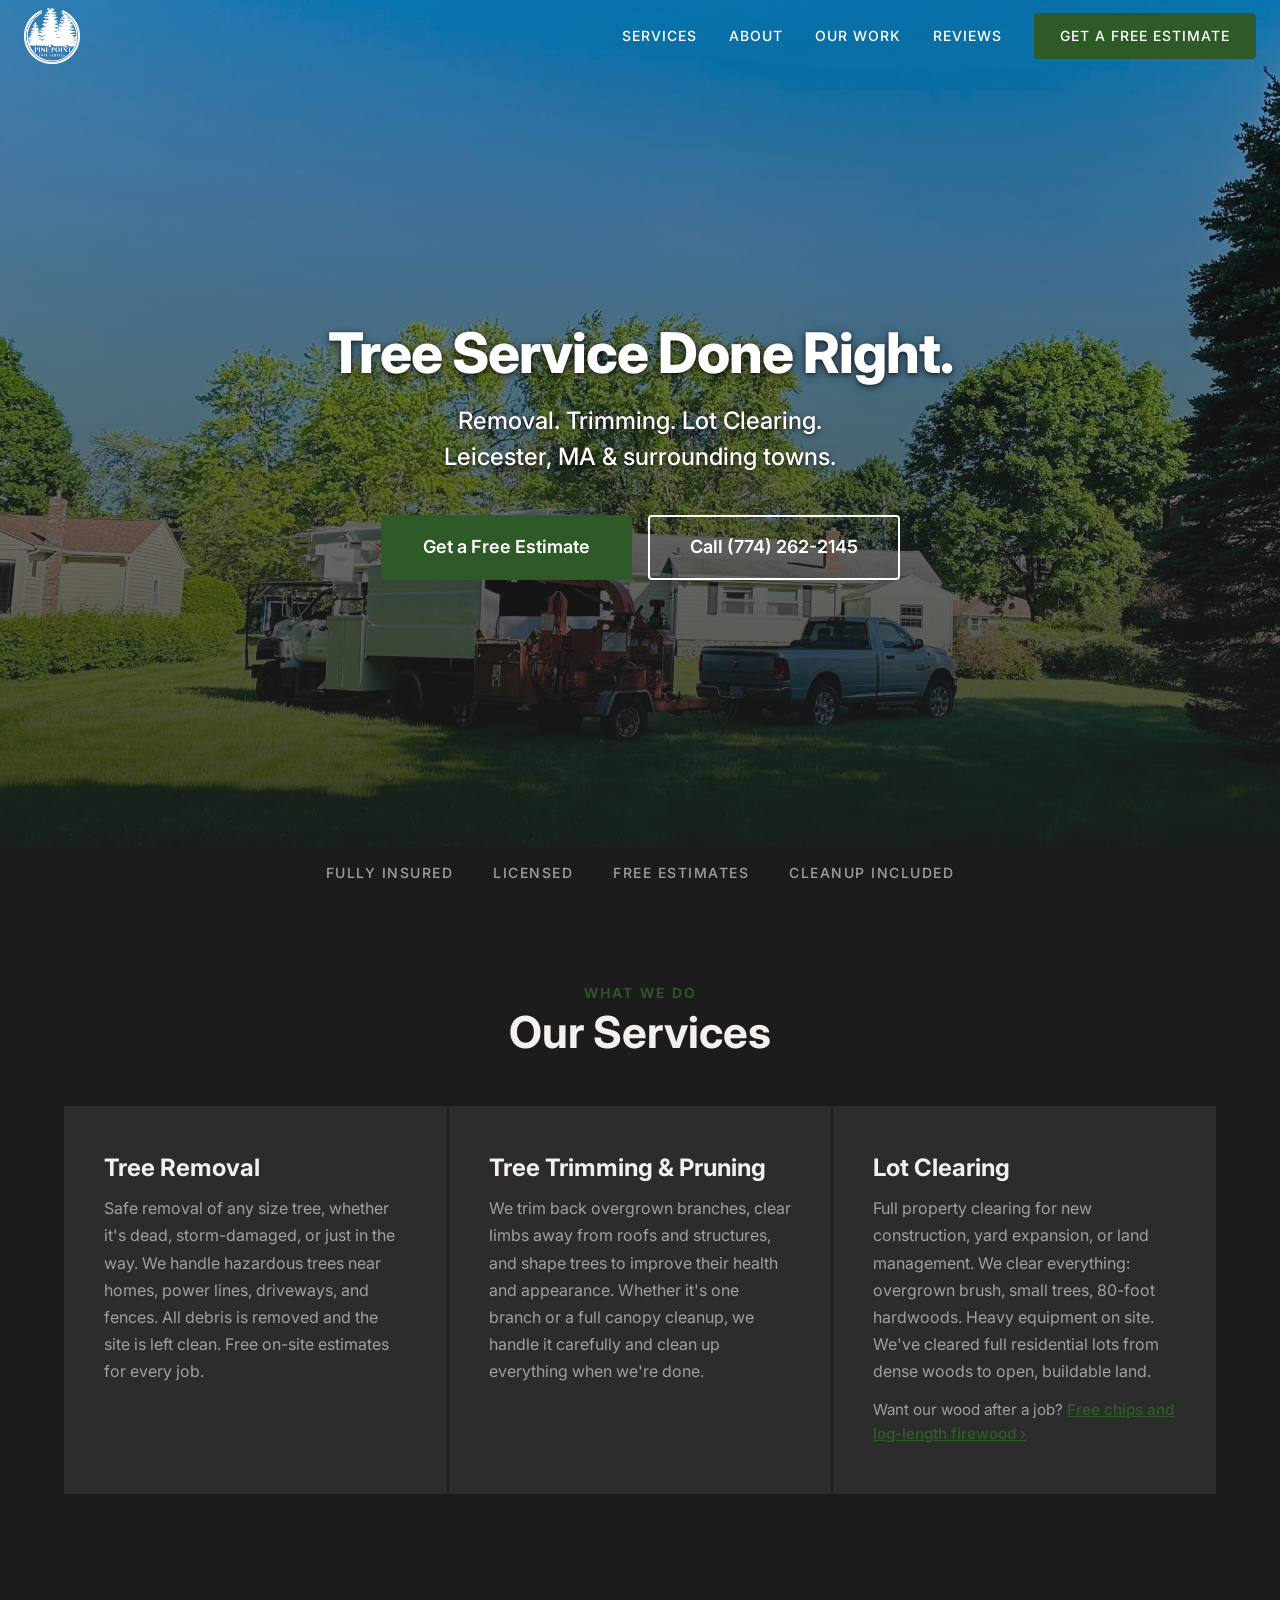
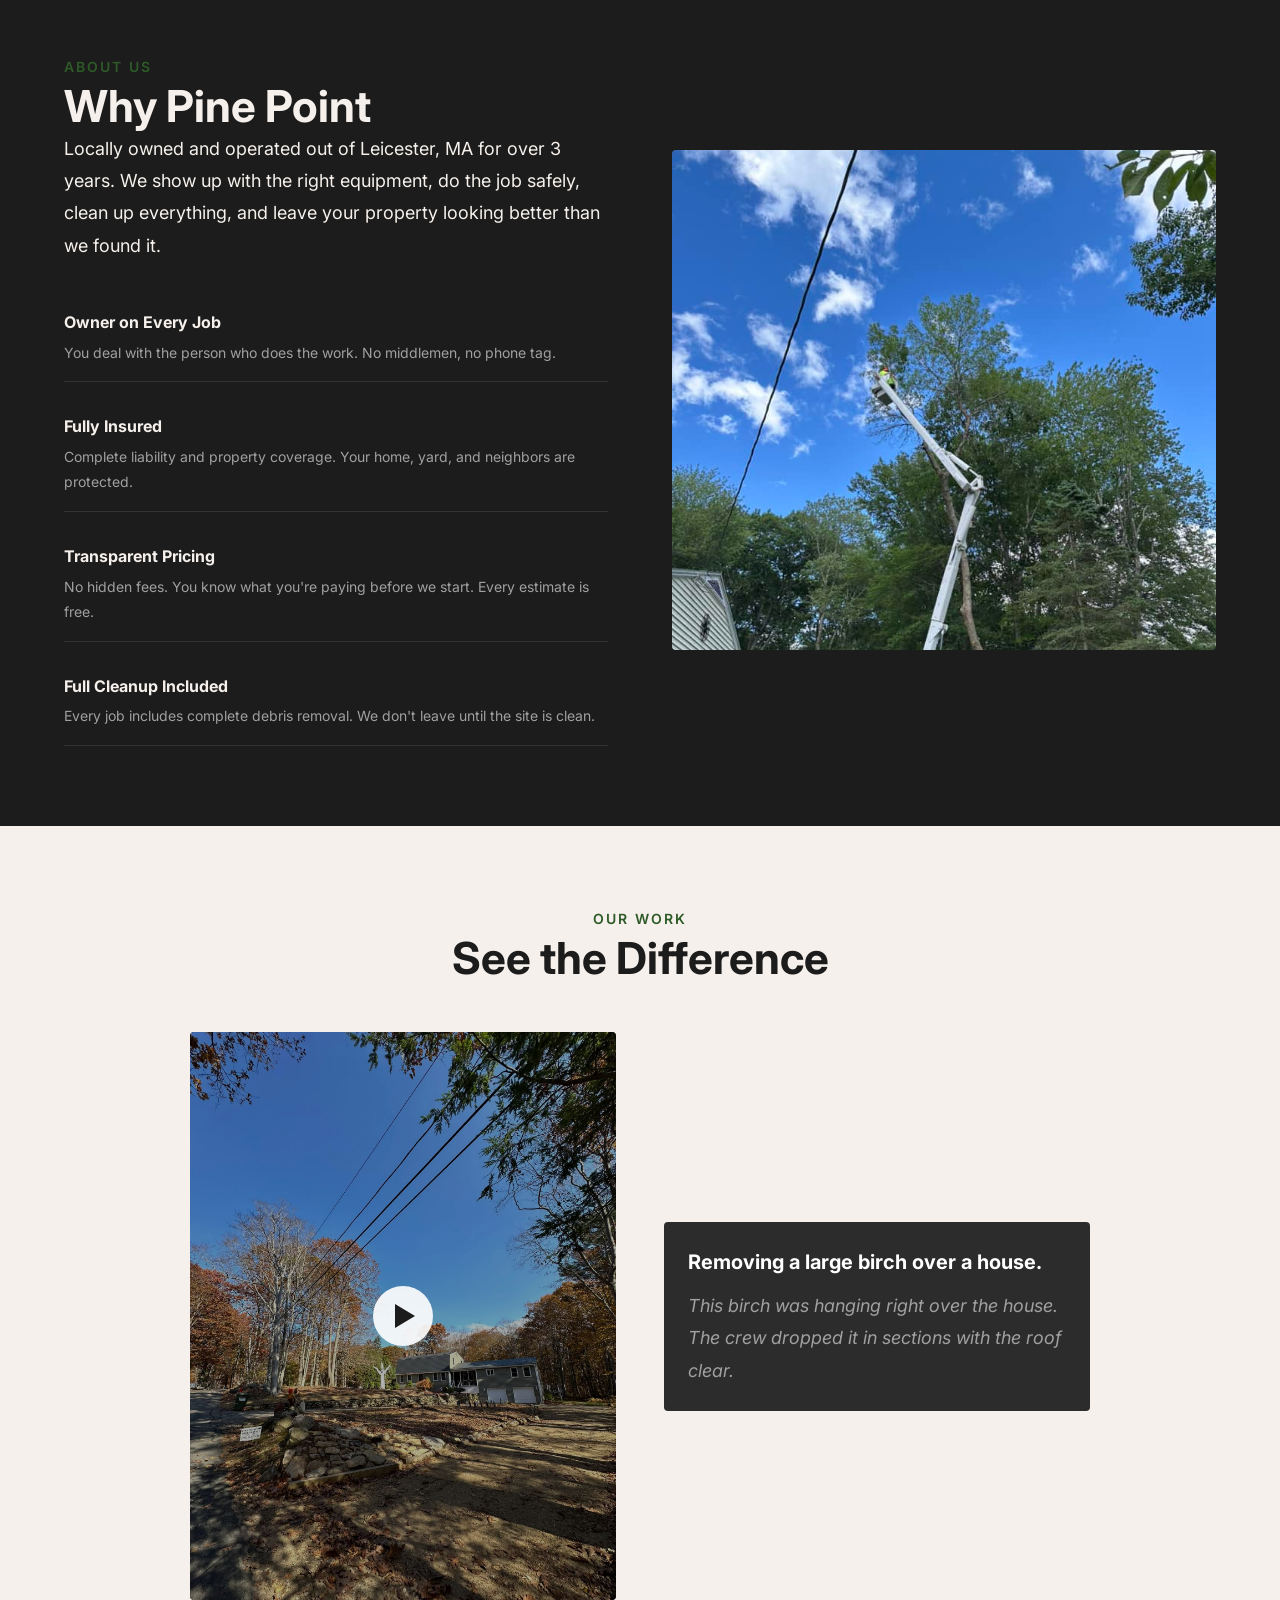
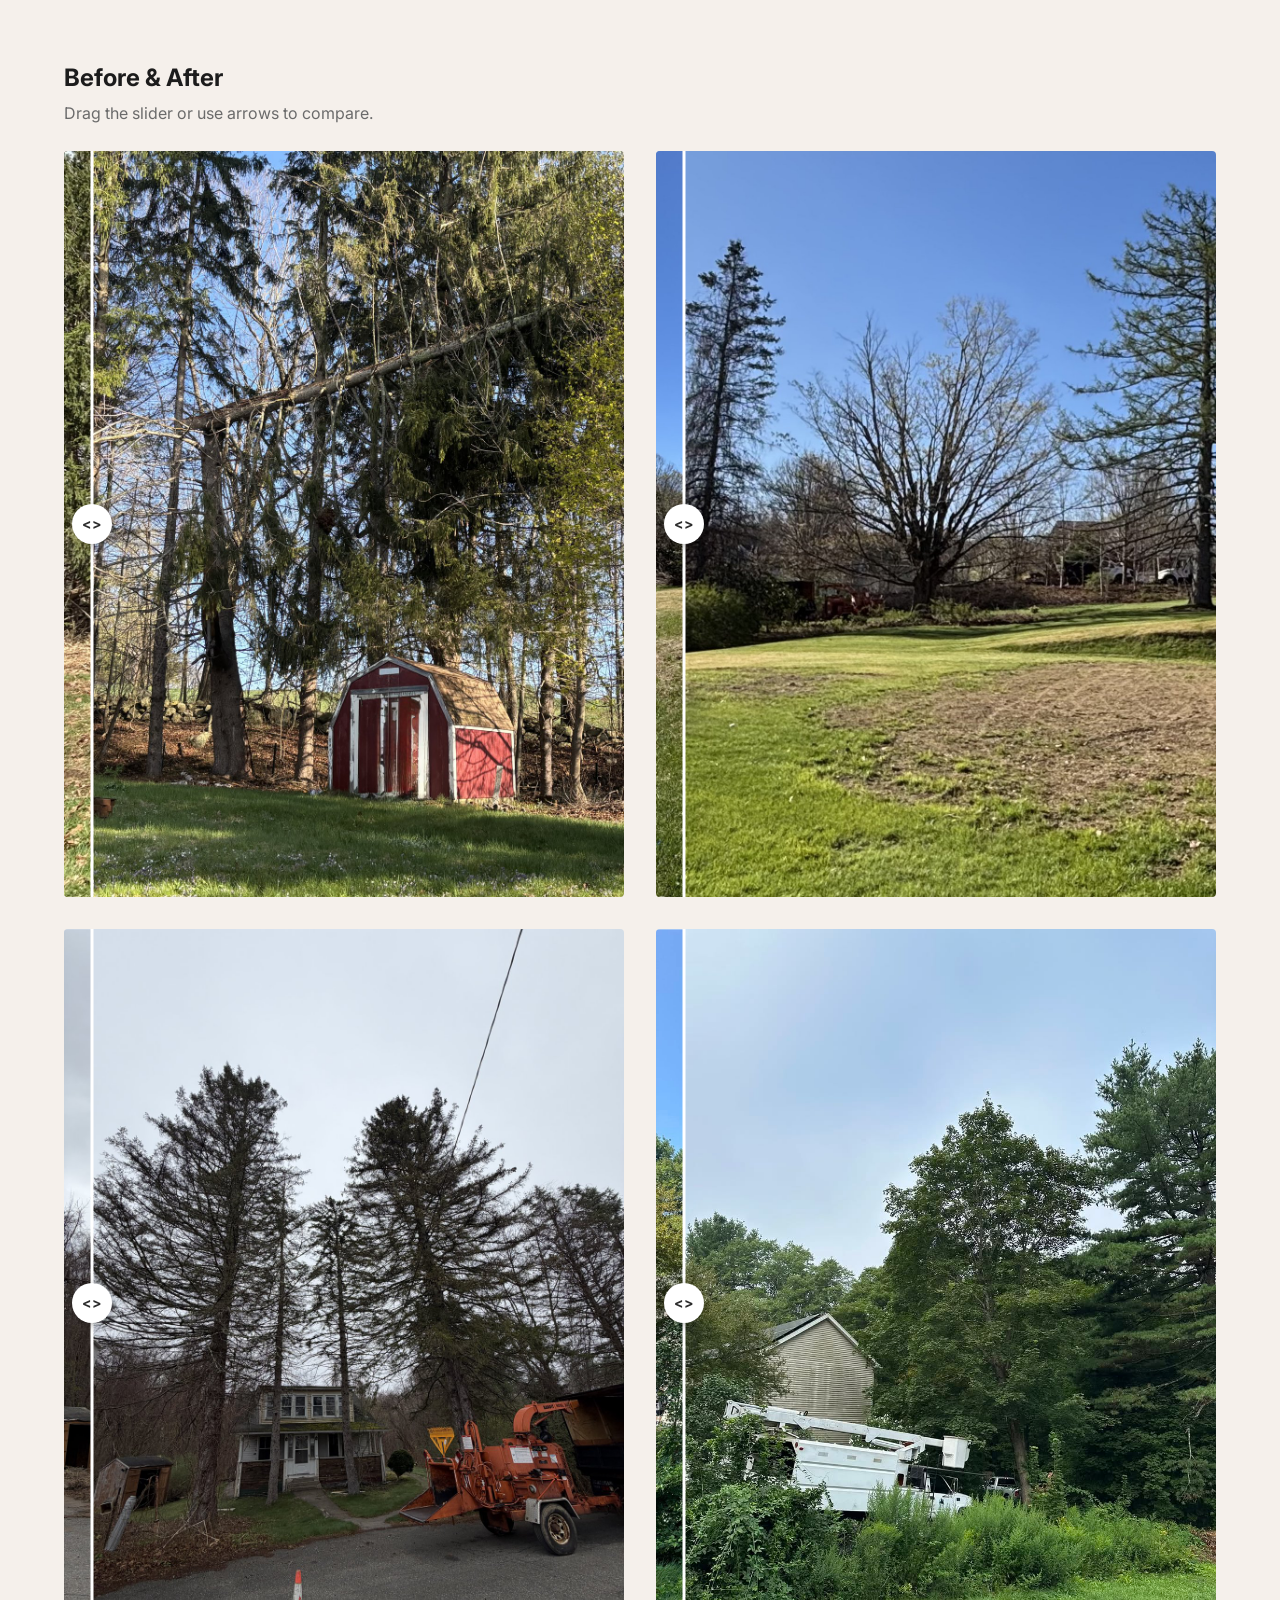
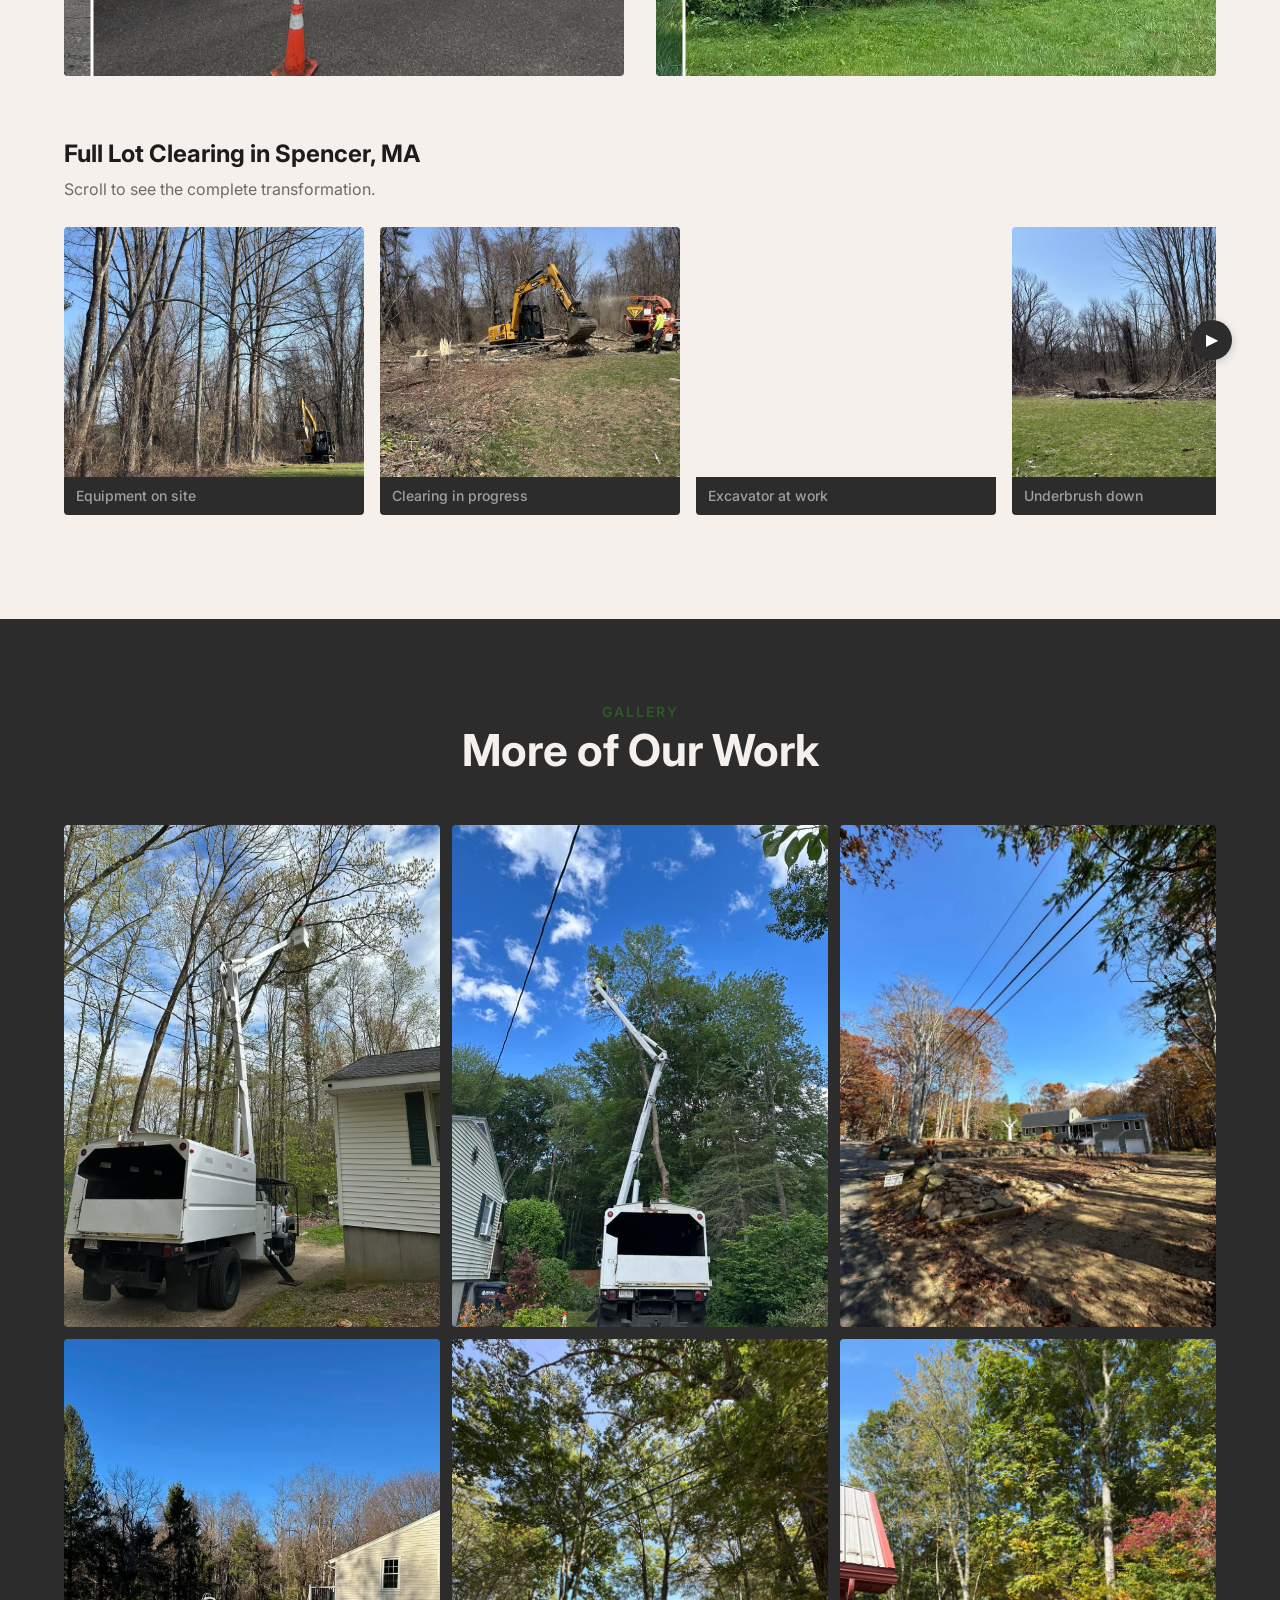
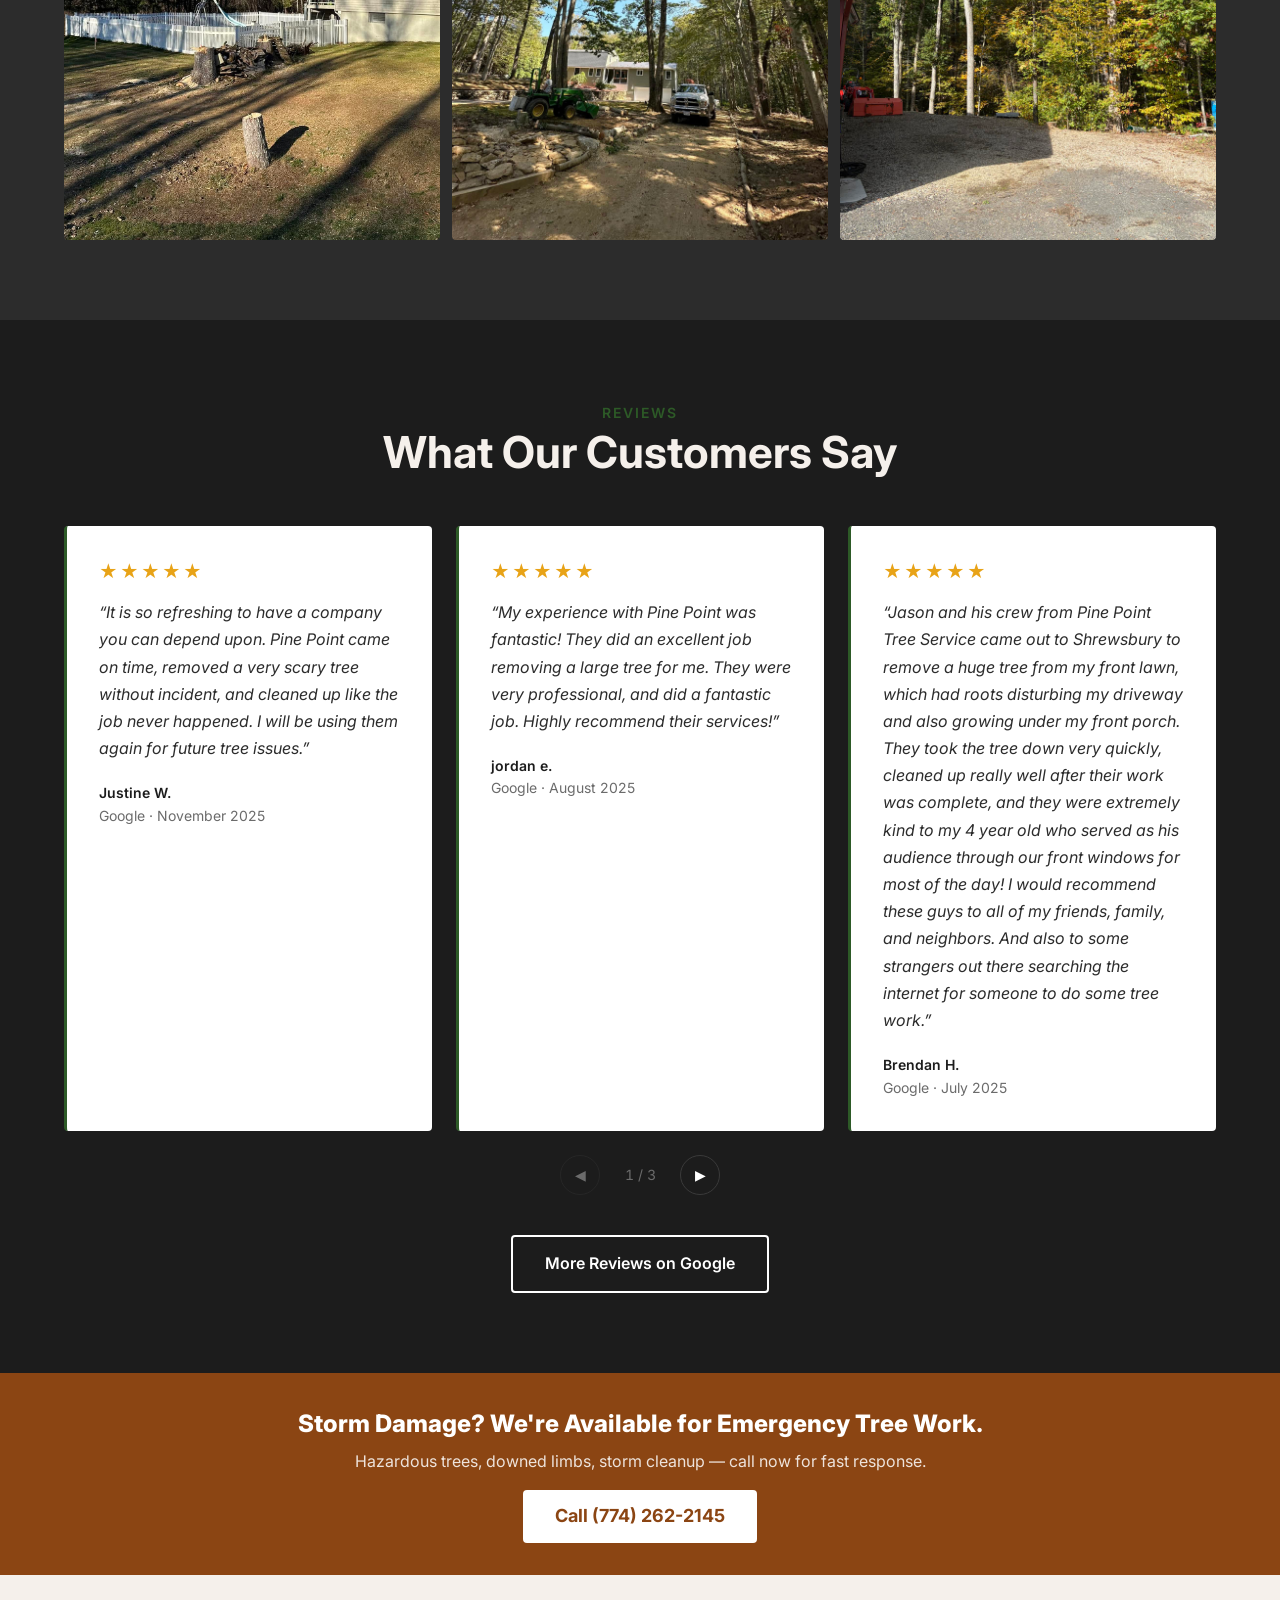
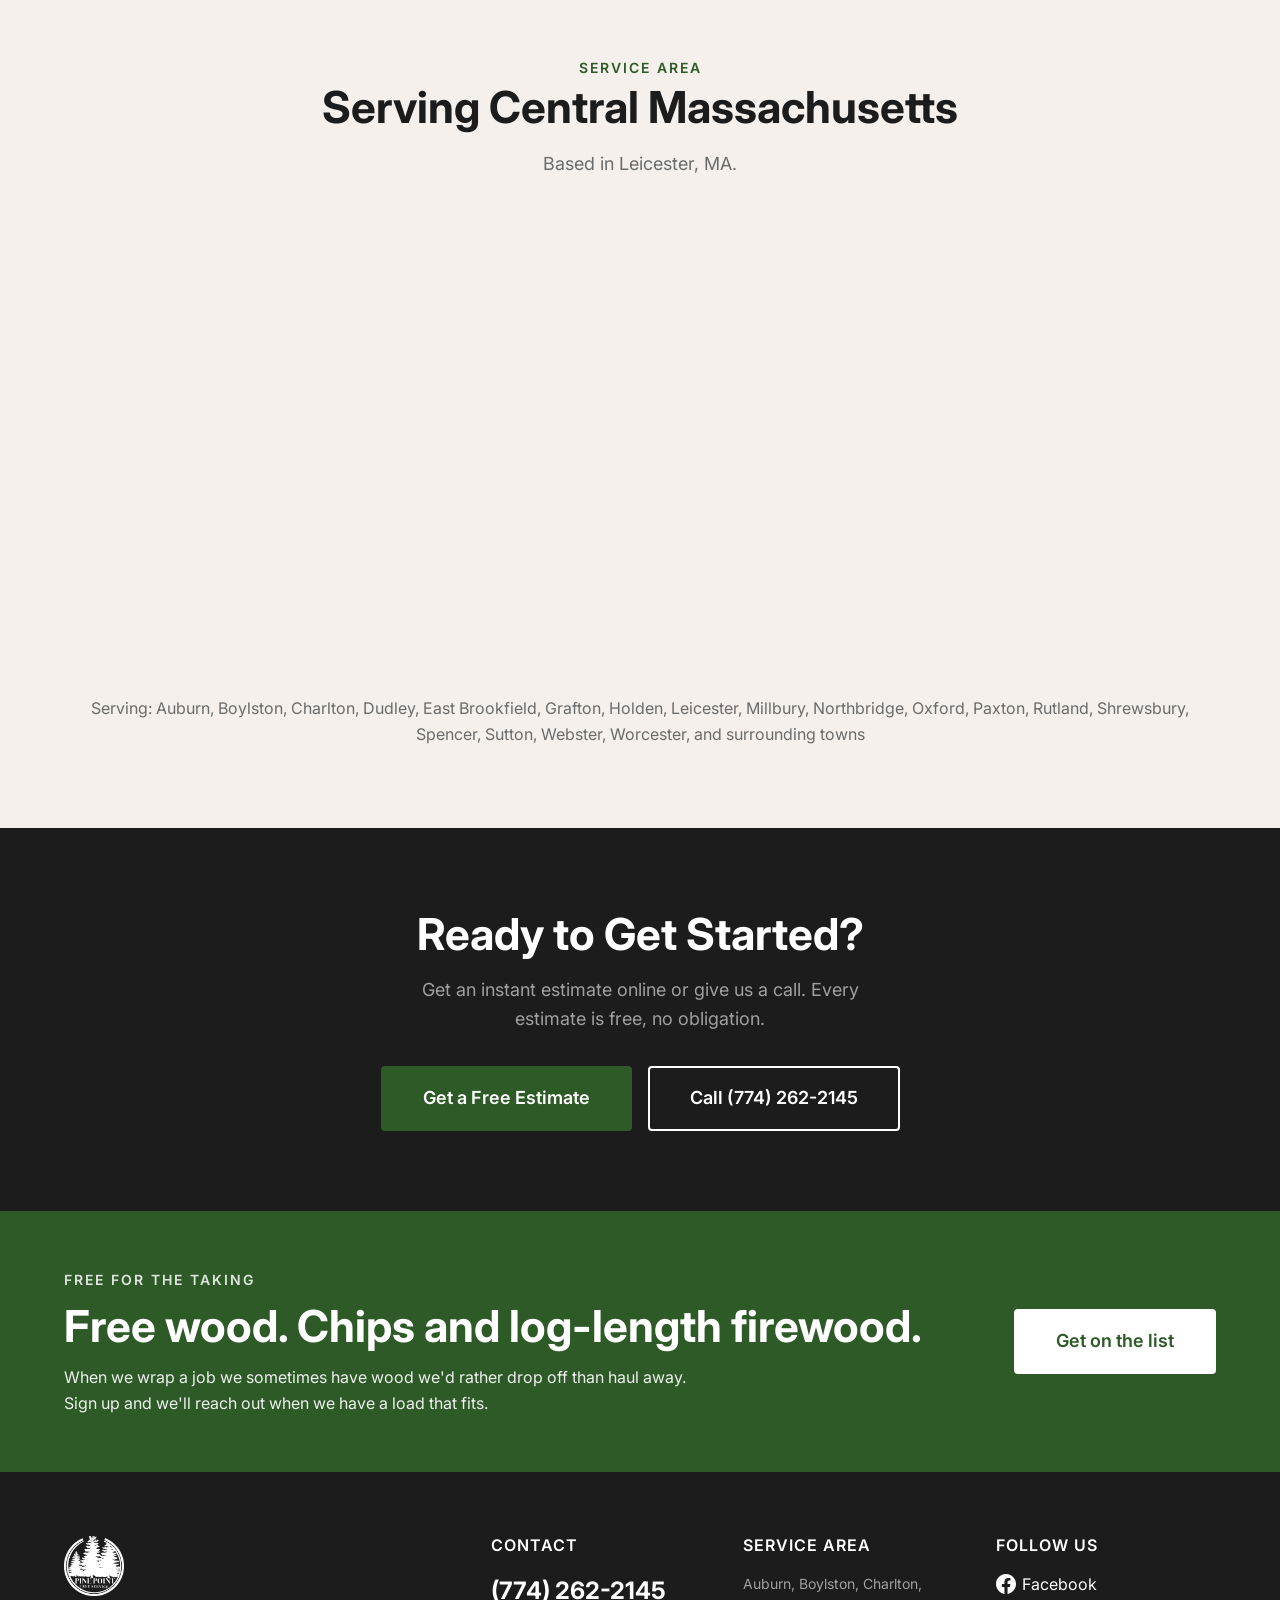
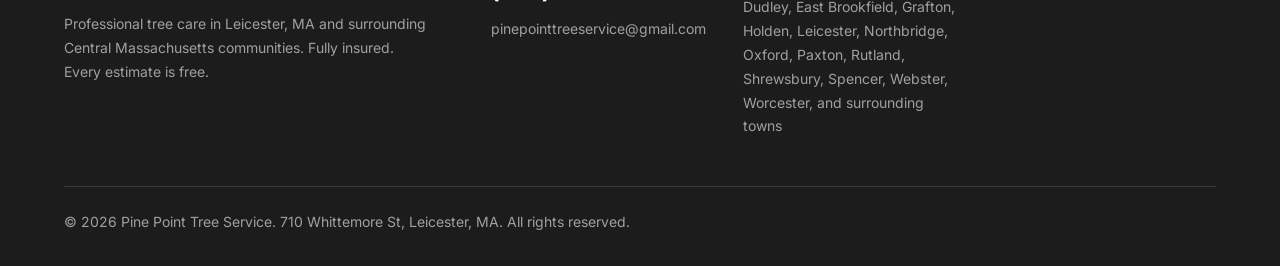
==== commit 26139217: "Add evergreen surcharge note + Free Wood signup page Estimator - Append a line to the result-page di" ====
--- a/index.html
+++ b/index.html
@@ -158,7 +158,8 @@
         </div>
         <div class="service-card">
           <h3 class="service-card__title">Lot Clearing</h3>
-          <p class="service-card__text">Full property clearing for new construction, yard expansion, or land management. We clear everything — overgrown brush, small trees, 80-foot hardwoods. Heavy equipment on site. We've cleared full residential lots from dense woods to open, buildable land.</p>
+          <p class="service-card__text">Full property clearing for new construction, yard expansion, or land management. We clear everything: overgrown brush, small trees, 80-foot hardwoods. Heavy equipment on site. We've cleared full residential lots from dense woods to open, buildable land.</p>
+          <p style="margin-top: 12px; font-size: 0.95rem; color: var(--color-light-gray);">Want our wood after a job? <a href="wood-products.html" style="color: var(--color-green); font-weight: 600; text-decoration: underline;">Free chips and log-length firewood &rsaquo;</a></p>
         </div>
       </div>
     </div>
@@ -463,6 +464,20 @@
         <a href="estimate.html" class="btn btn-primary btn-lg">Get a Free Estimate</a>
         <a href="tel:+17742622145" class="btn btn-outline btn-lg">Call (774) 262-2145</a>
       </div>
+    </div>
+  </section>
+
+  <!-- ============================================
+       FREE WOOD BANNER — sign-up for chips and log-length firewood
+       ============================================ -->
+  <section class="section wood-banner">
+    <div class="container wood-banner__inner">
+      <div>
+        <span class="section-label">Free for the taking</span>
+        <h2 class="wood-banner__title">Free wood. Chips and log-length firewood.</h2>
+        <p class="wood-banner__text">When we wrap a job we sometimes have wood we'd rather drop off than haul away. Sign up and we'll reach out when we have a load that fits.</p>
+      </div>
+      <a href="wood-products.html" class="btn btn-primary btn-lg wood-banner__cta">Get on the list</a>
     </div>
   </section>
 
--- a/css/styles.css
+++ b/css/styles.css
@@ -1494,6 +1494,43 @@
   margin-top: 56px; /* offset for fixed emergency banner */
 }
 
+/* --- Free wood banner --- */
+.wood-banner {
+  background: var(--color-green);
+  color: var(--color-white);
+  padding-top: 56px;
+  padding-bottom: 56px;
+}
+.wood-banner .section-label {
+  color: rgba(255, 255, 255, 0.85);
+}
+.wood-banner__inner {
+  display: grid;
+  grid-template-columns: 1fr auto;
+  gap: 32px;
+  align-items: center;
+}
+.wood-banner__title {
+  color: var(--color-white);
+  margin: 8px 0 12px;
+}
+.wood-banner__text {
+  color: rgba(255, 255, 255, 0.92);
+  max-width: 640px;
+  margin: 0;
+}
+.wood-banner__cta {
+  background: var(--color-white);
+  color: var(--color-green);
+  border-color: var(--color-white);
+  white-space: nowrap;
+}
+.wood-banner__cta:hover {
+  background: rgba(255, 255, 255, 0.92);
+  border-color: rgba(255, 255, 255, 0.92);
+  color: var(--color-green);
+}
+
 /* --- Responsive --- */
 @media (max-width: 1024px) {
   .services-grid { grid-template-columns: 1fr; }
@@ -1506,6 +1543,8 @@
   .footer__contact-info { grid-template-columns: 1fr; gap: 24px; }
   .ba-slider-container { grid-template-columns: 1fr; }
   .video-section-layout { grid-template-columns: 1fr; gap: 24px; }
+  .wood-banner__inner { grid-template-columns: 1fr; gap: 20px; text-align: left; }
+  .wood-banner__cta { width: 100%; }
   .gallery-grid { grid-template-columns: repeat(2, 1fr); }
 }
 
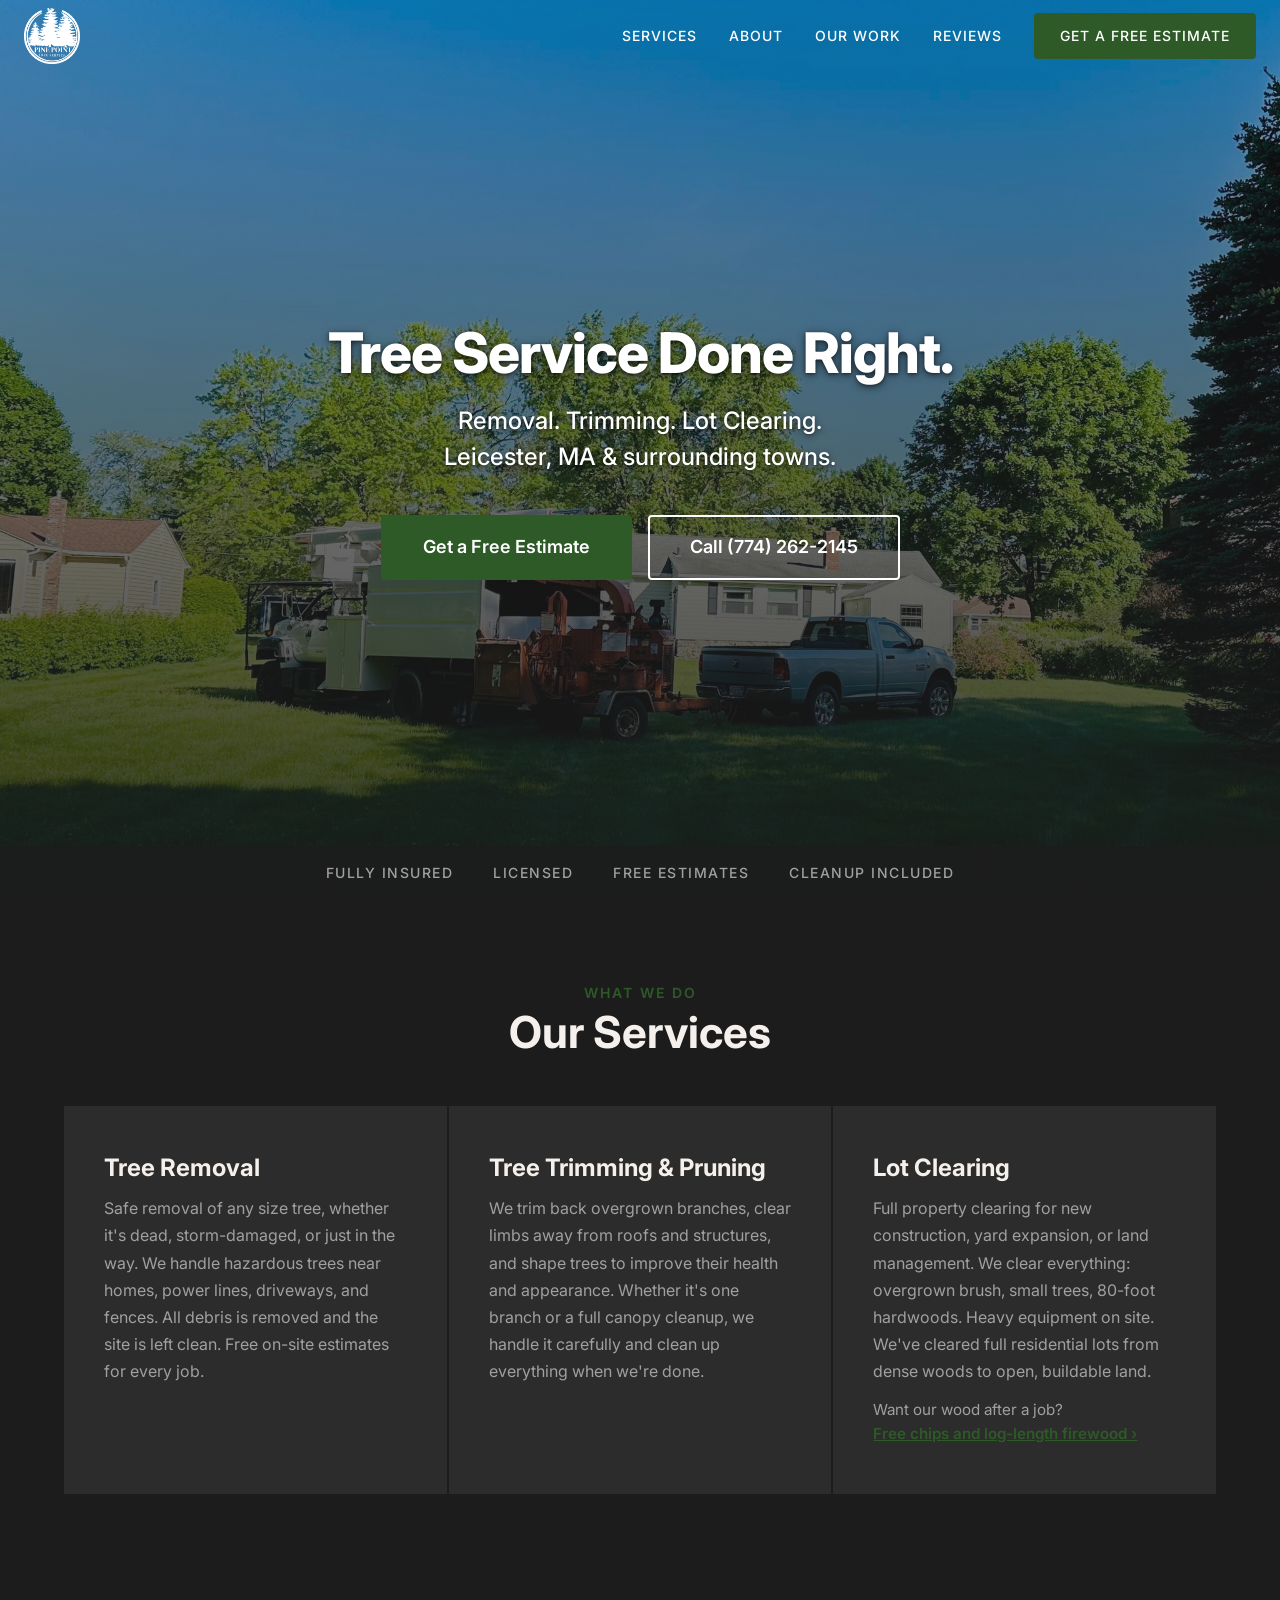
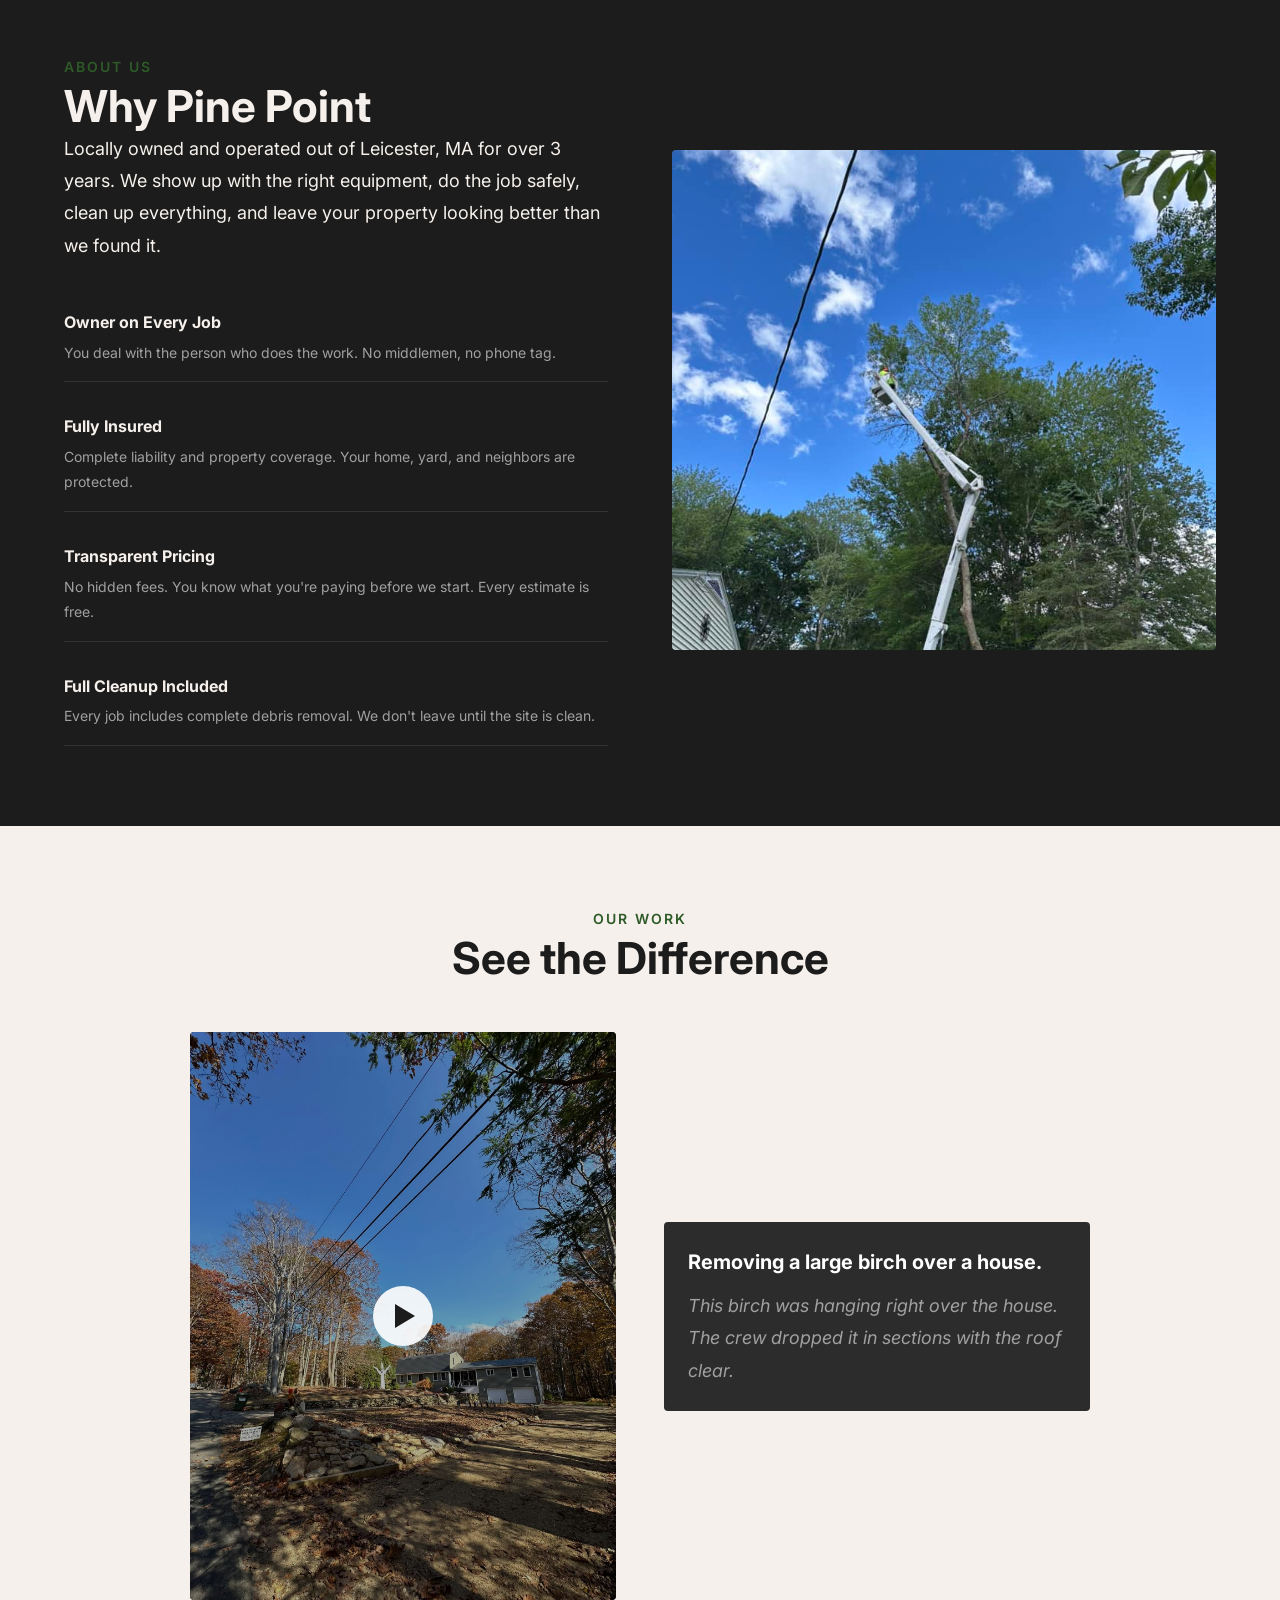
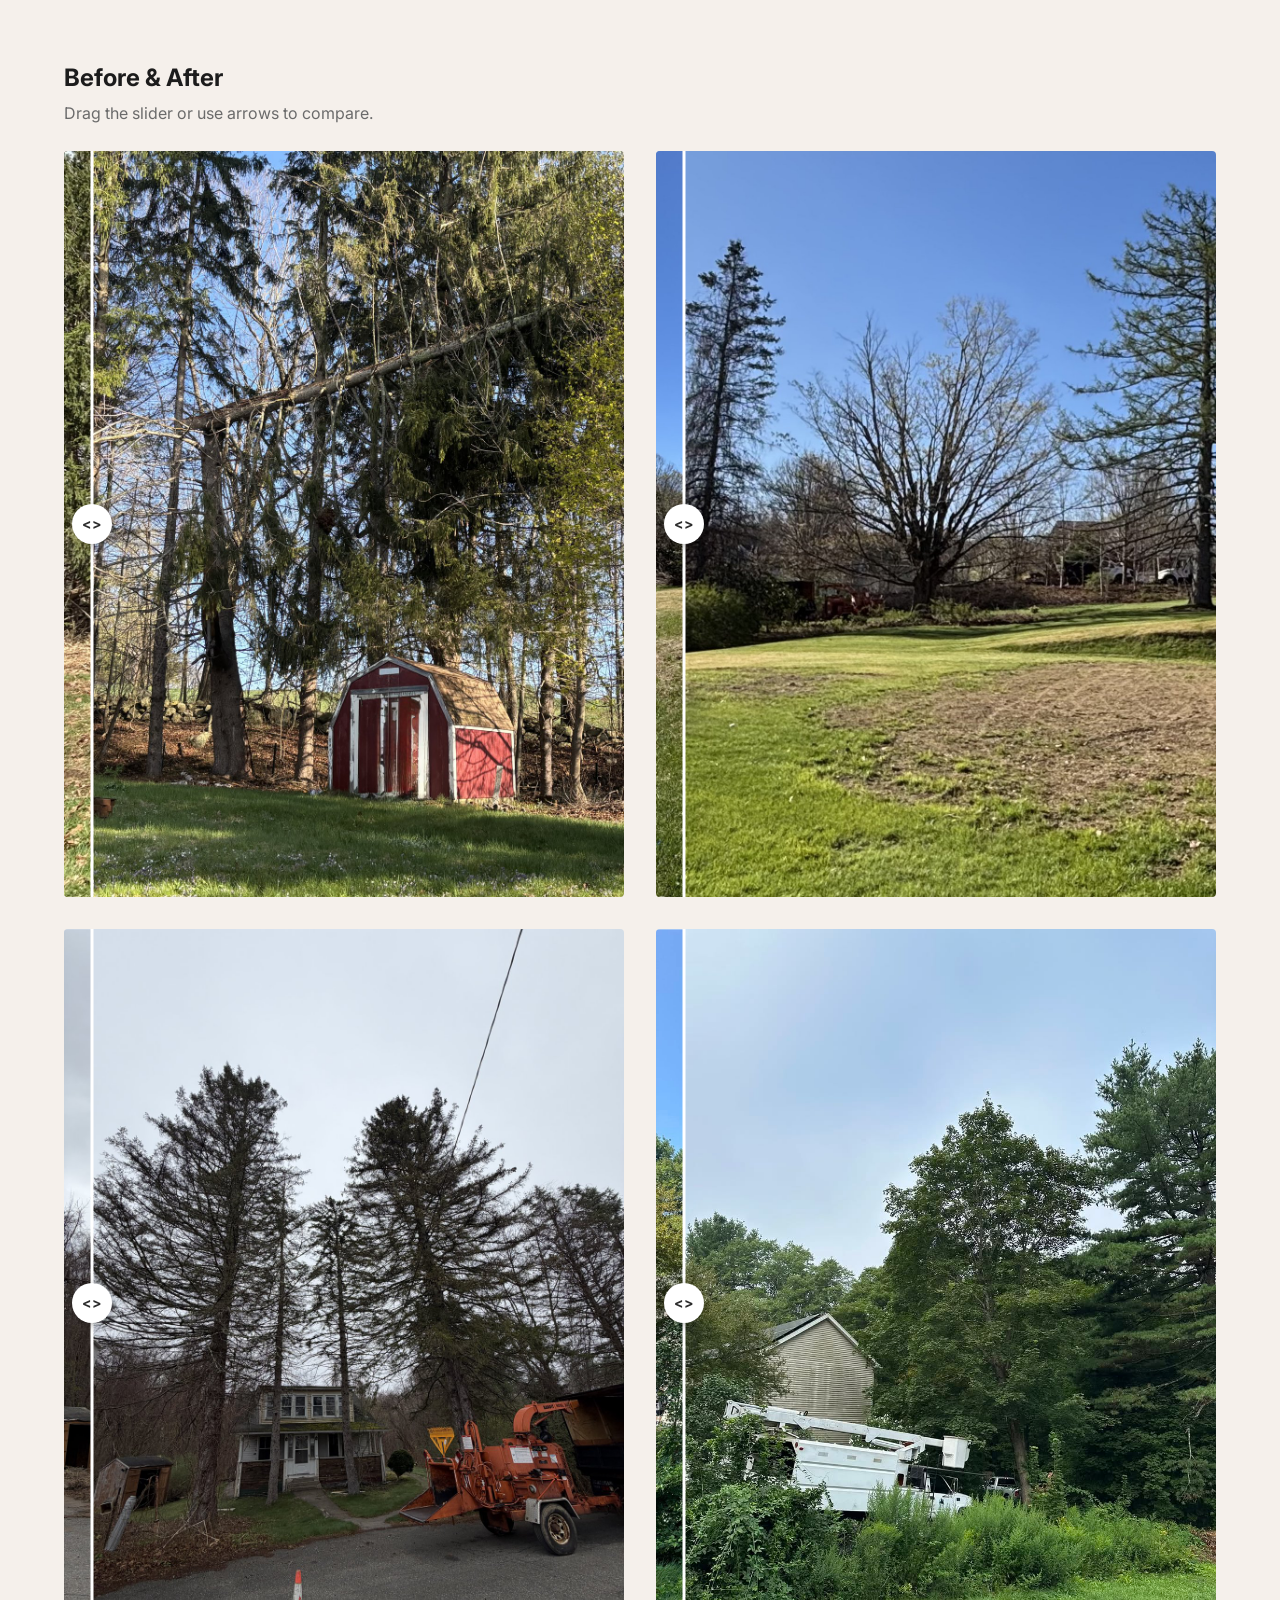
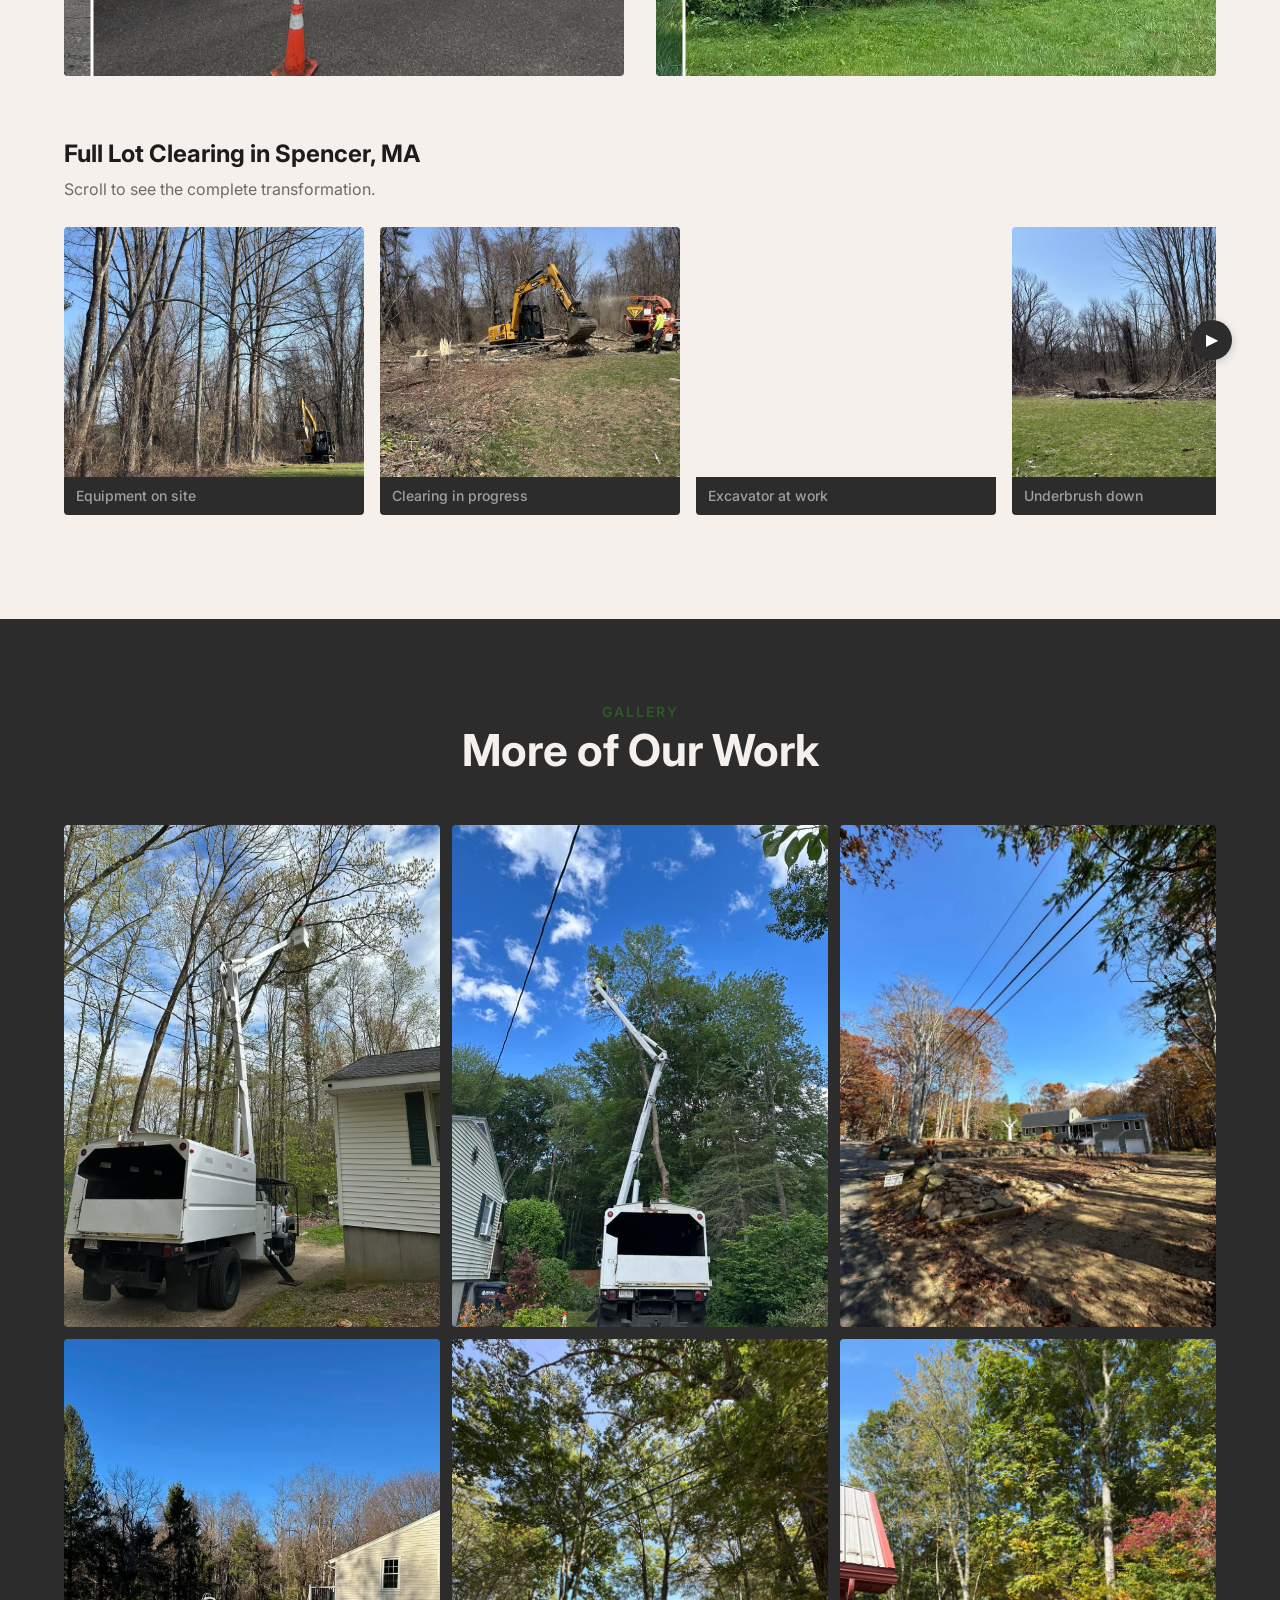
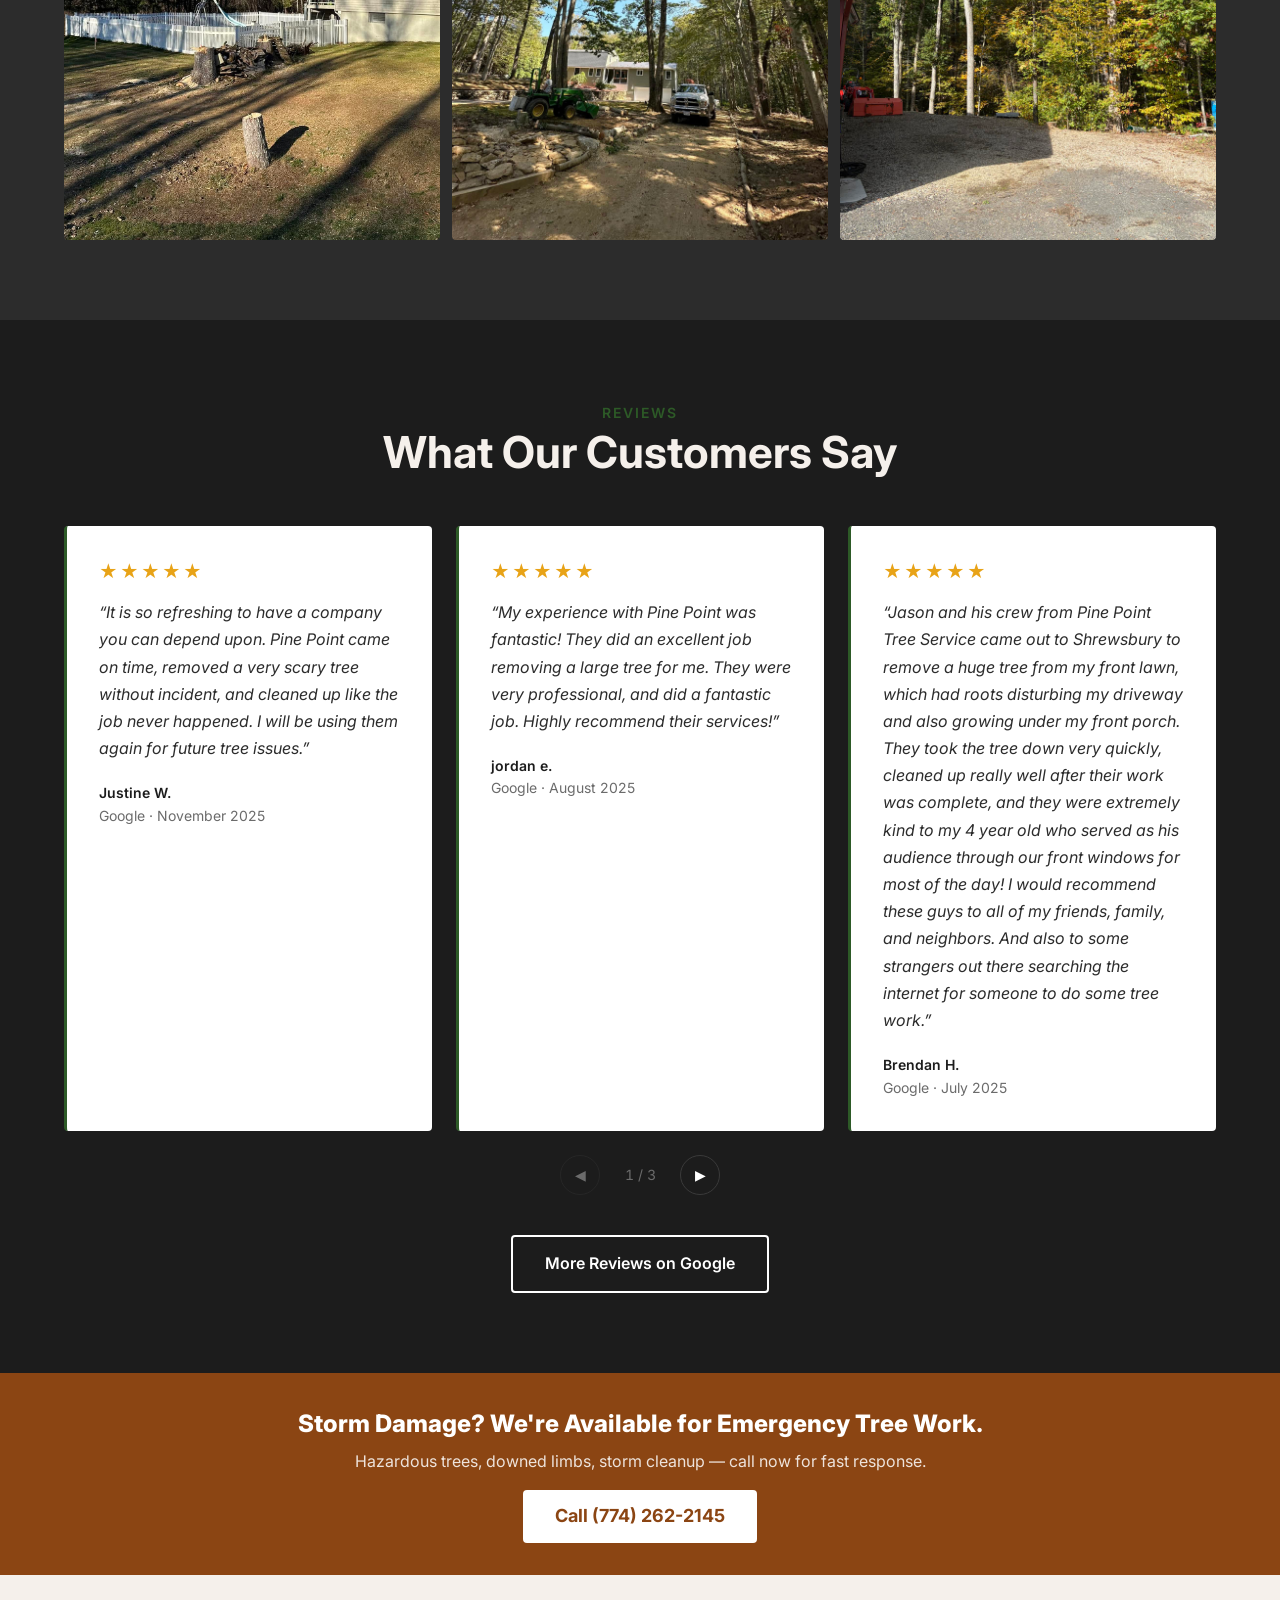
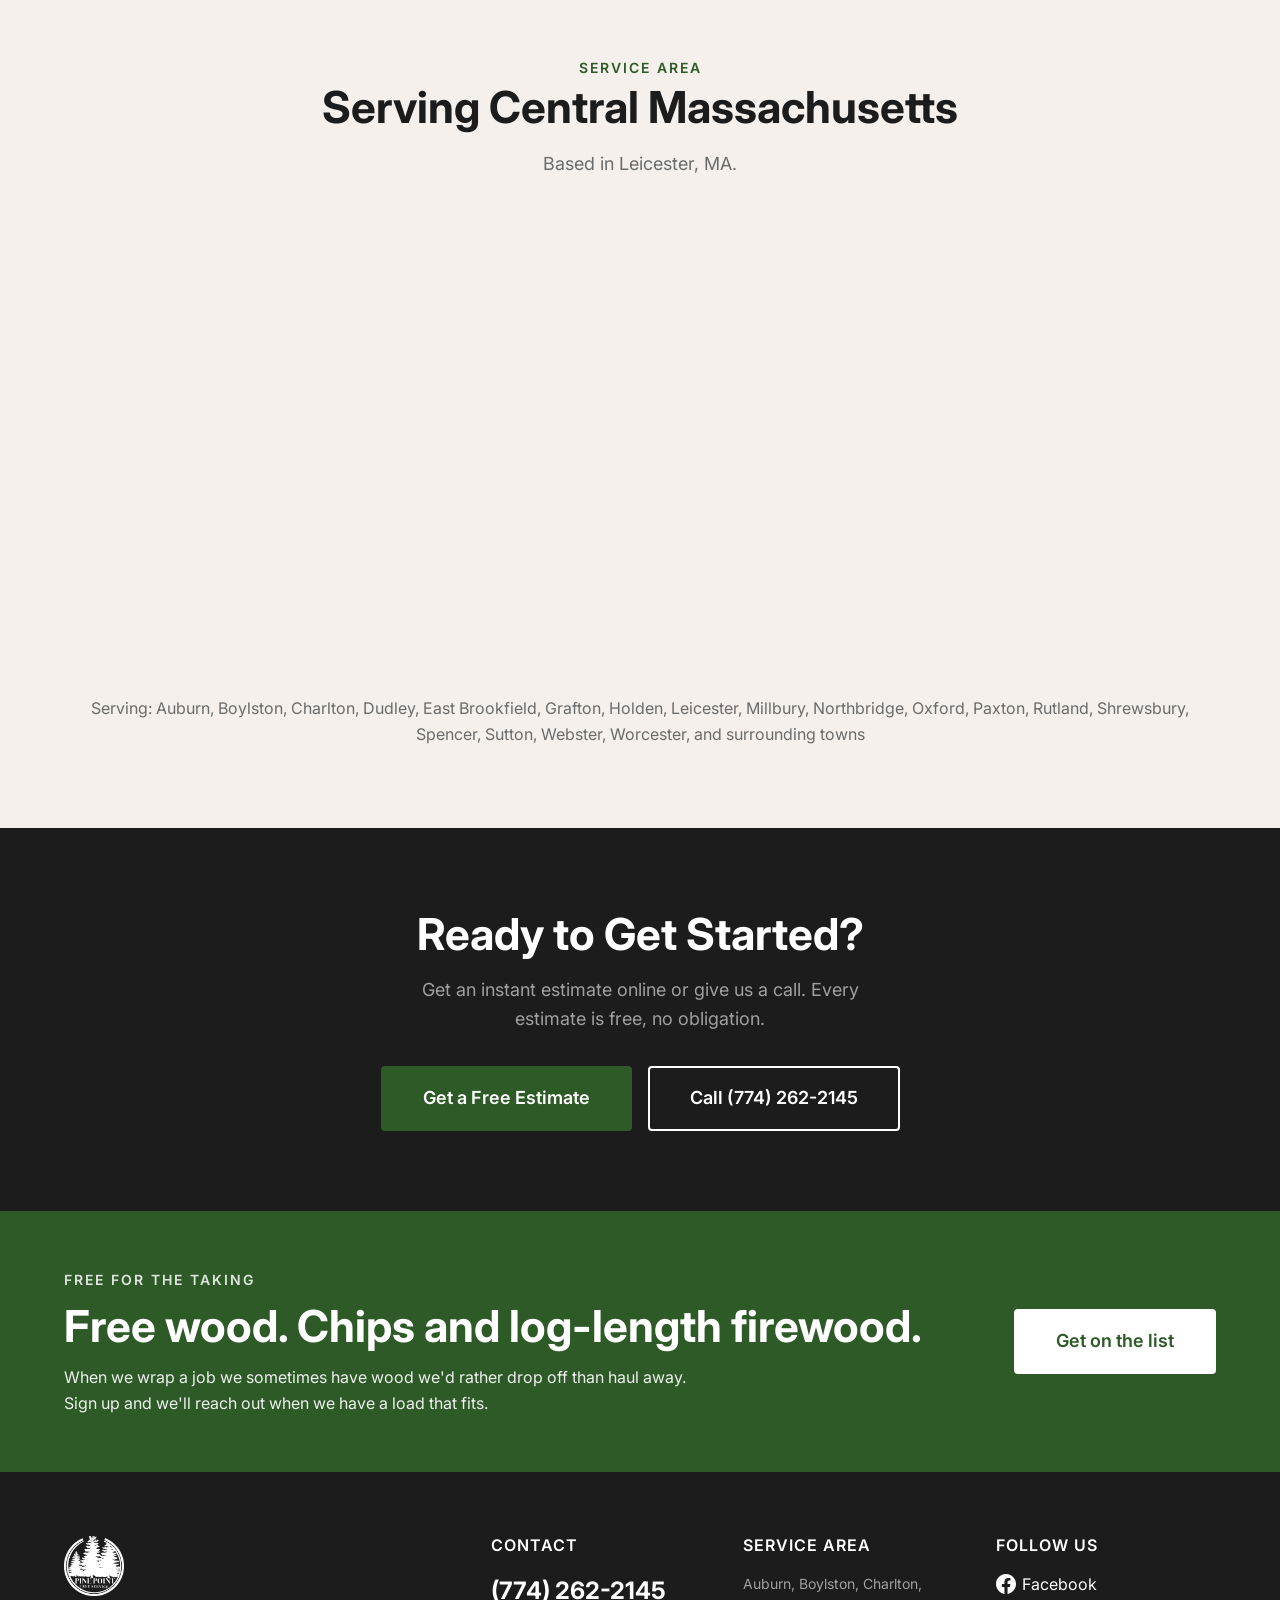
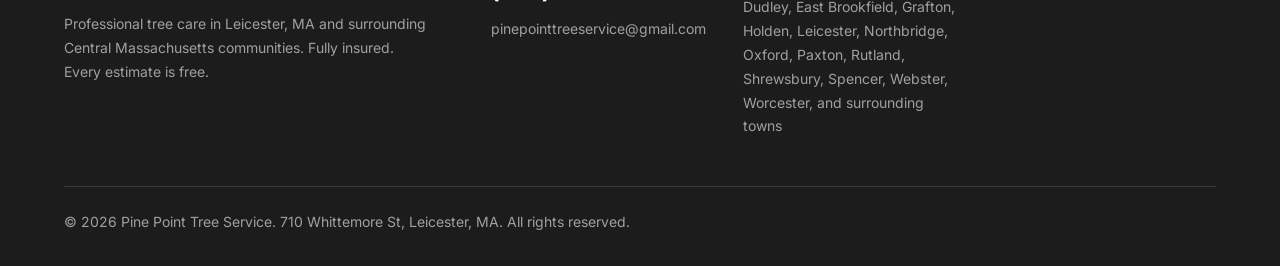
==== commit dec3ee5b: "Drop wood link to its own row under the lot-clearing prompt The "Free chips and log-length firewood " ====
--- a/index.html
+++ b/index.html
@@ -159,7 +159,7 @@
         <div class="service-card">
           <h3 class="service-card__title">Lot Clearing</h3>
           <p class="service-card__text">Full property clearing for new construction, yard expansion, or land management. We clear everything: overgrown brush, small trees, 80-foot hardwoods. Heavy equipment on site. We've cleared full residential lots from dense woods to open, buildable land.</p>
-          <p style="margin-top: 12px; font-size: 0.95rem; color: var(--color-light-gray);">Want our wood after a job? <a href="wood-products.html" style="color: var(--color-green); font-weight: 600; text-decoration: underline;">Free chips and log-length firewood &rsaquo;</a></p>
+          <p style="margin-top: 12px; font-size: 0.95rem; color: var(--color-light-gray);">Want our wood after a job?<br><a href="wood-products.html" style="color: var(--color-green); font-weight: 600; text-decoration: underline;">Free chips and log-length firewood &rsaquo;</a></p>
         </div>
       </div>
     </div>
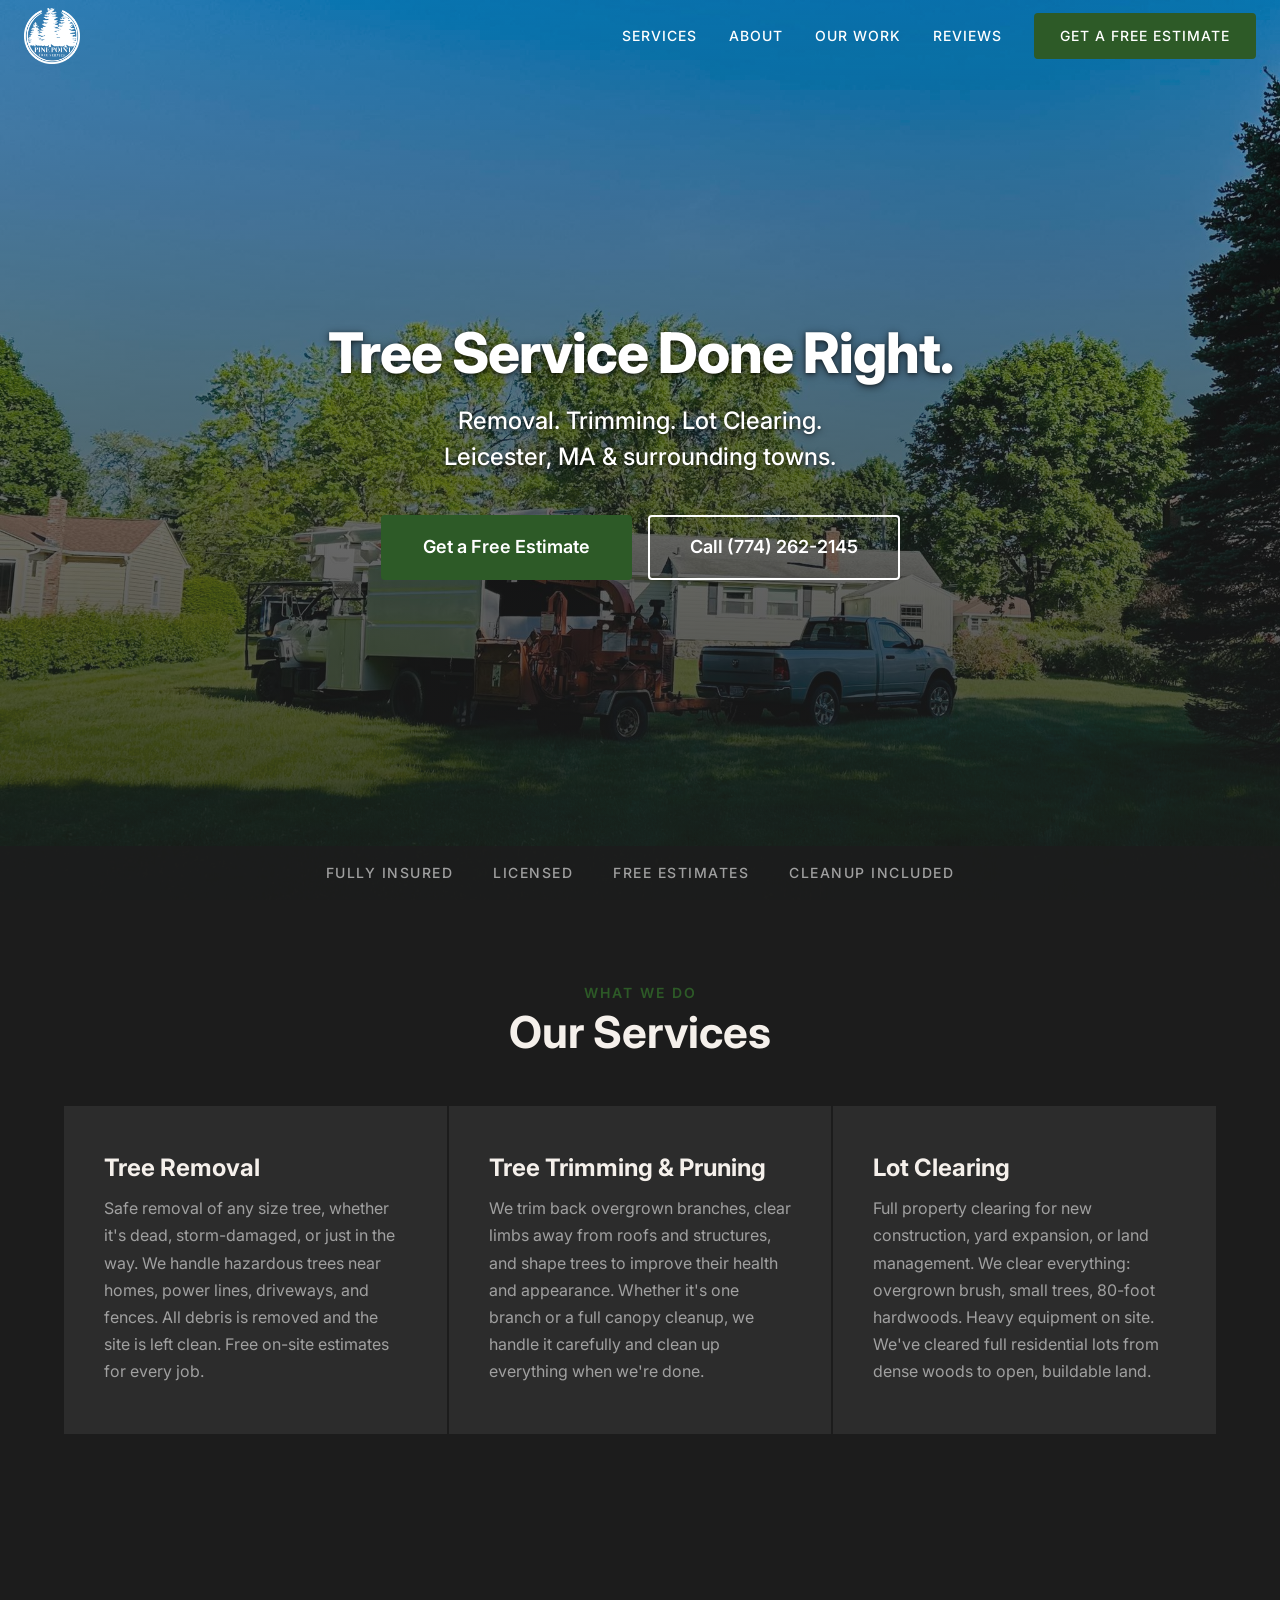
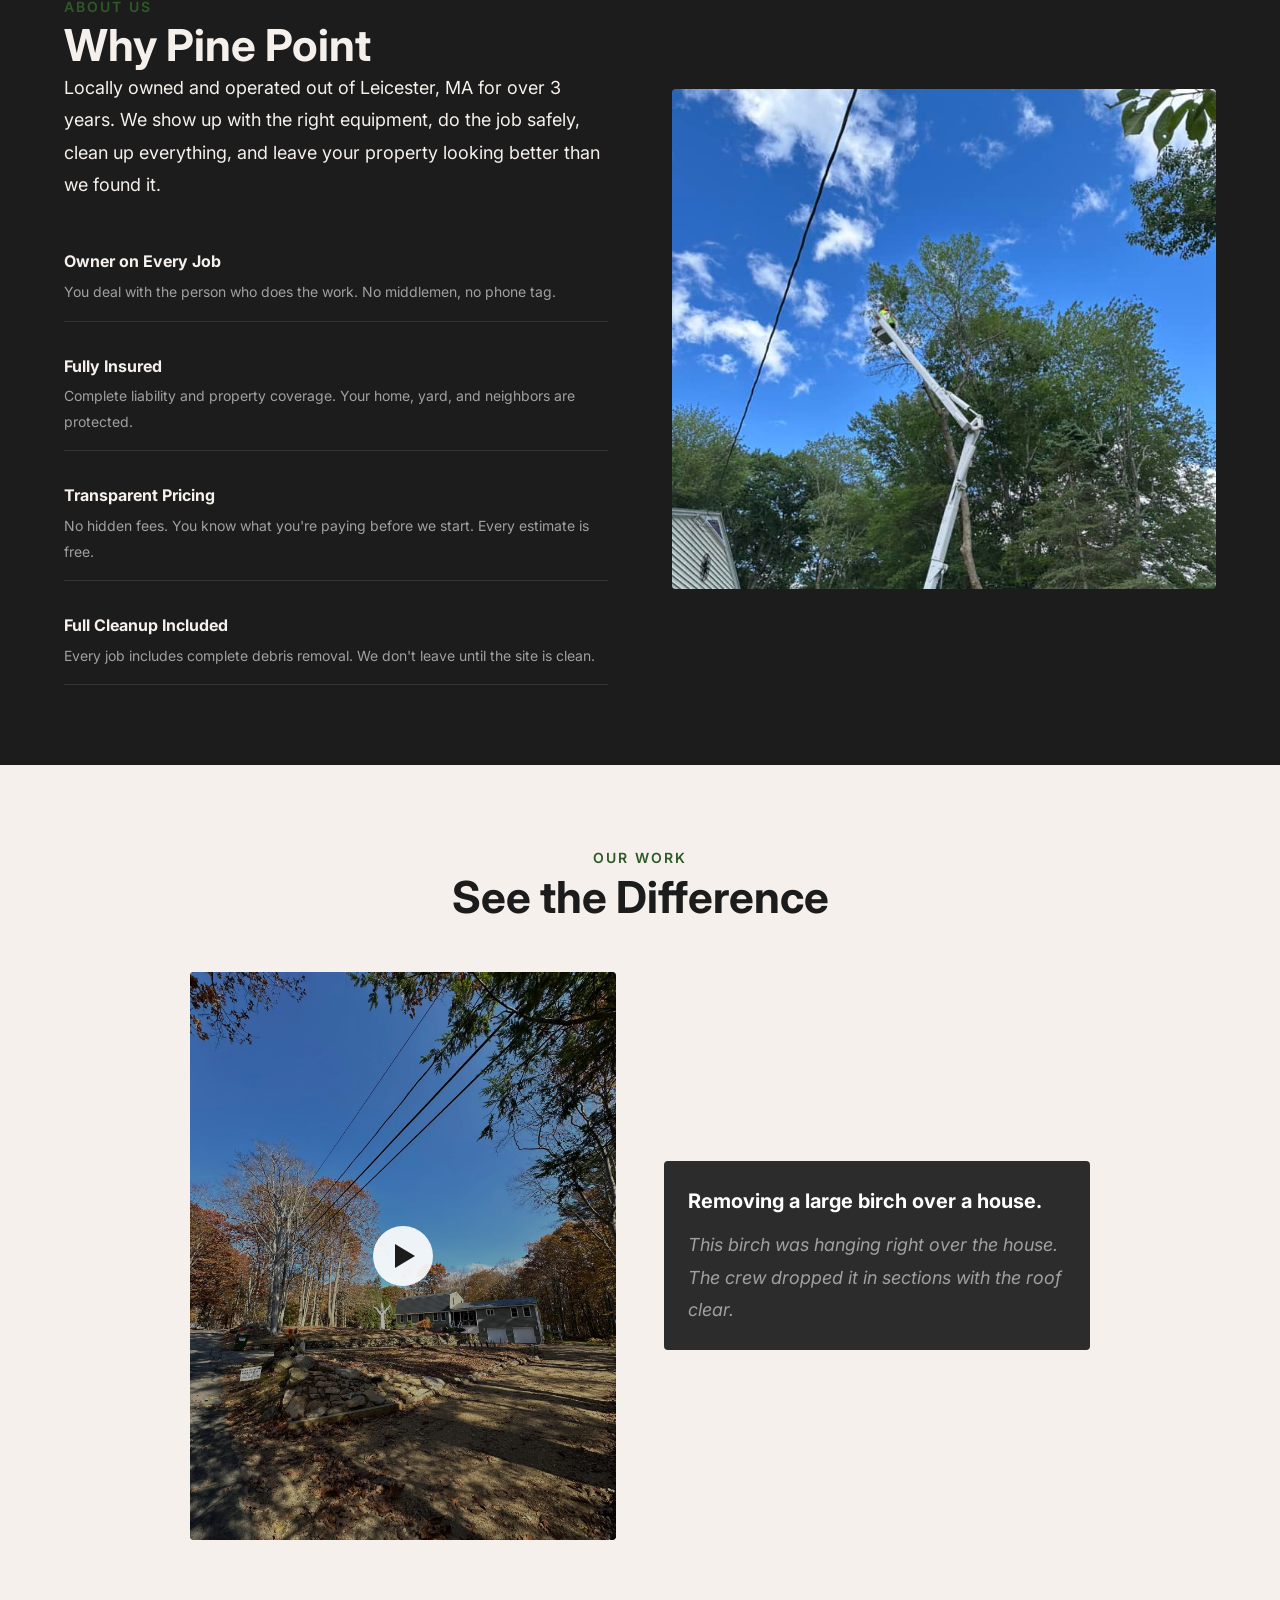
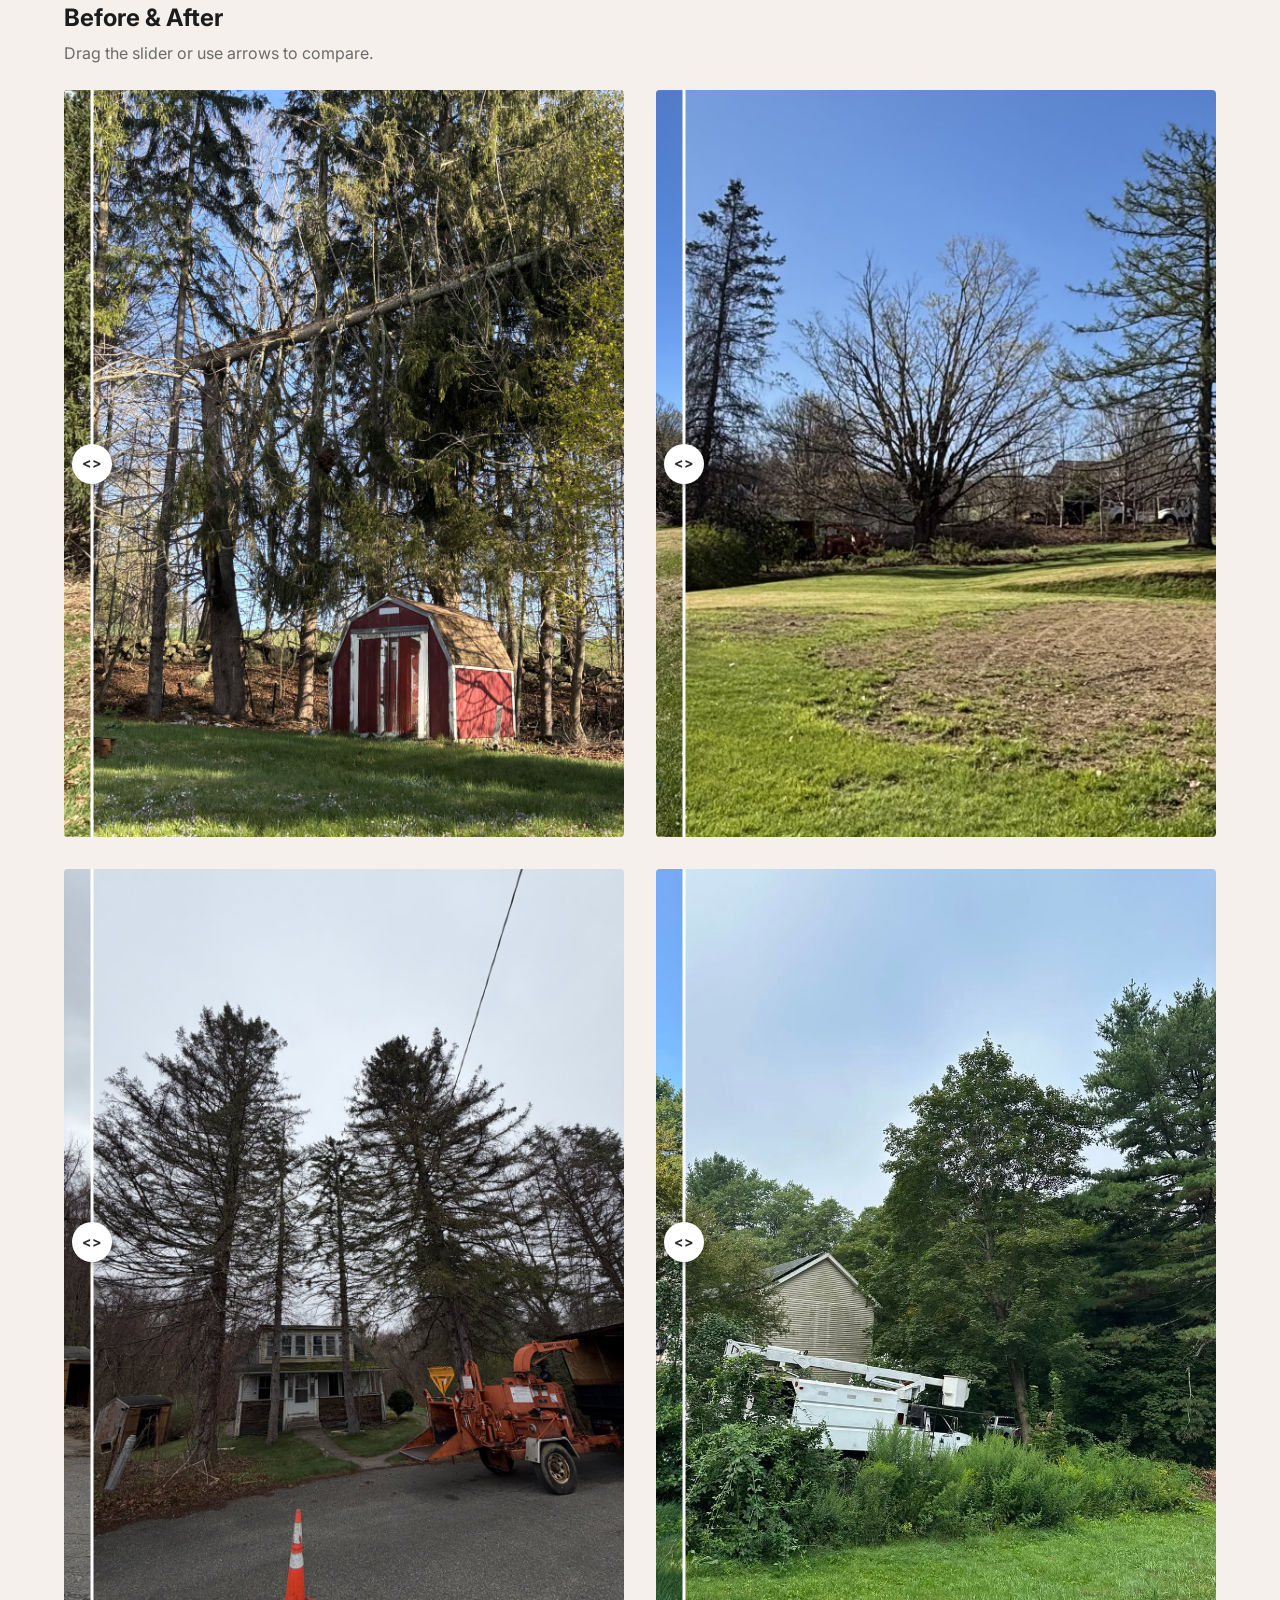
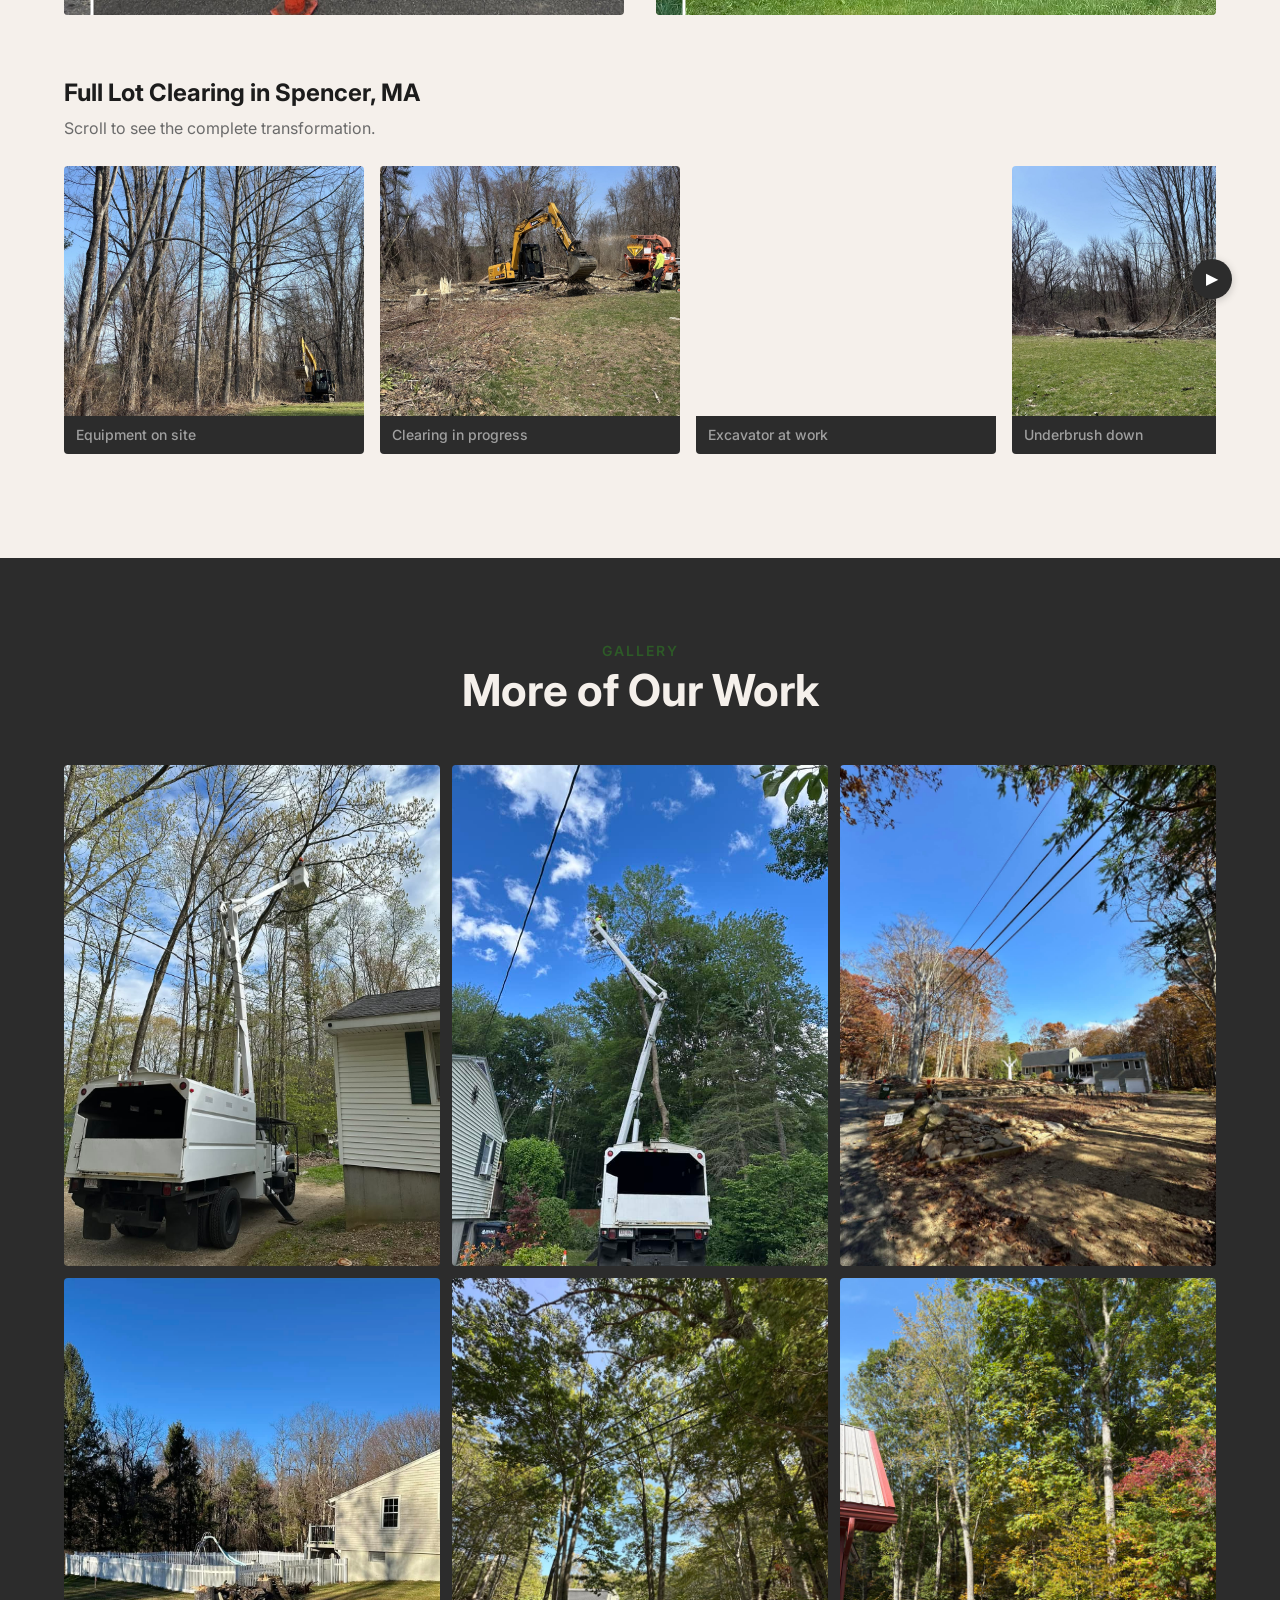
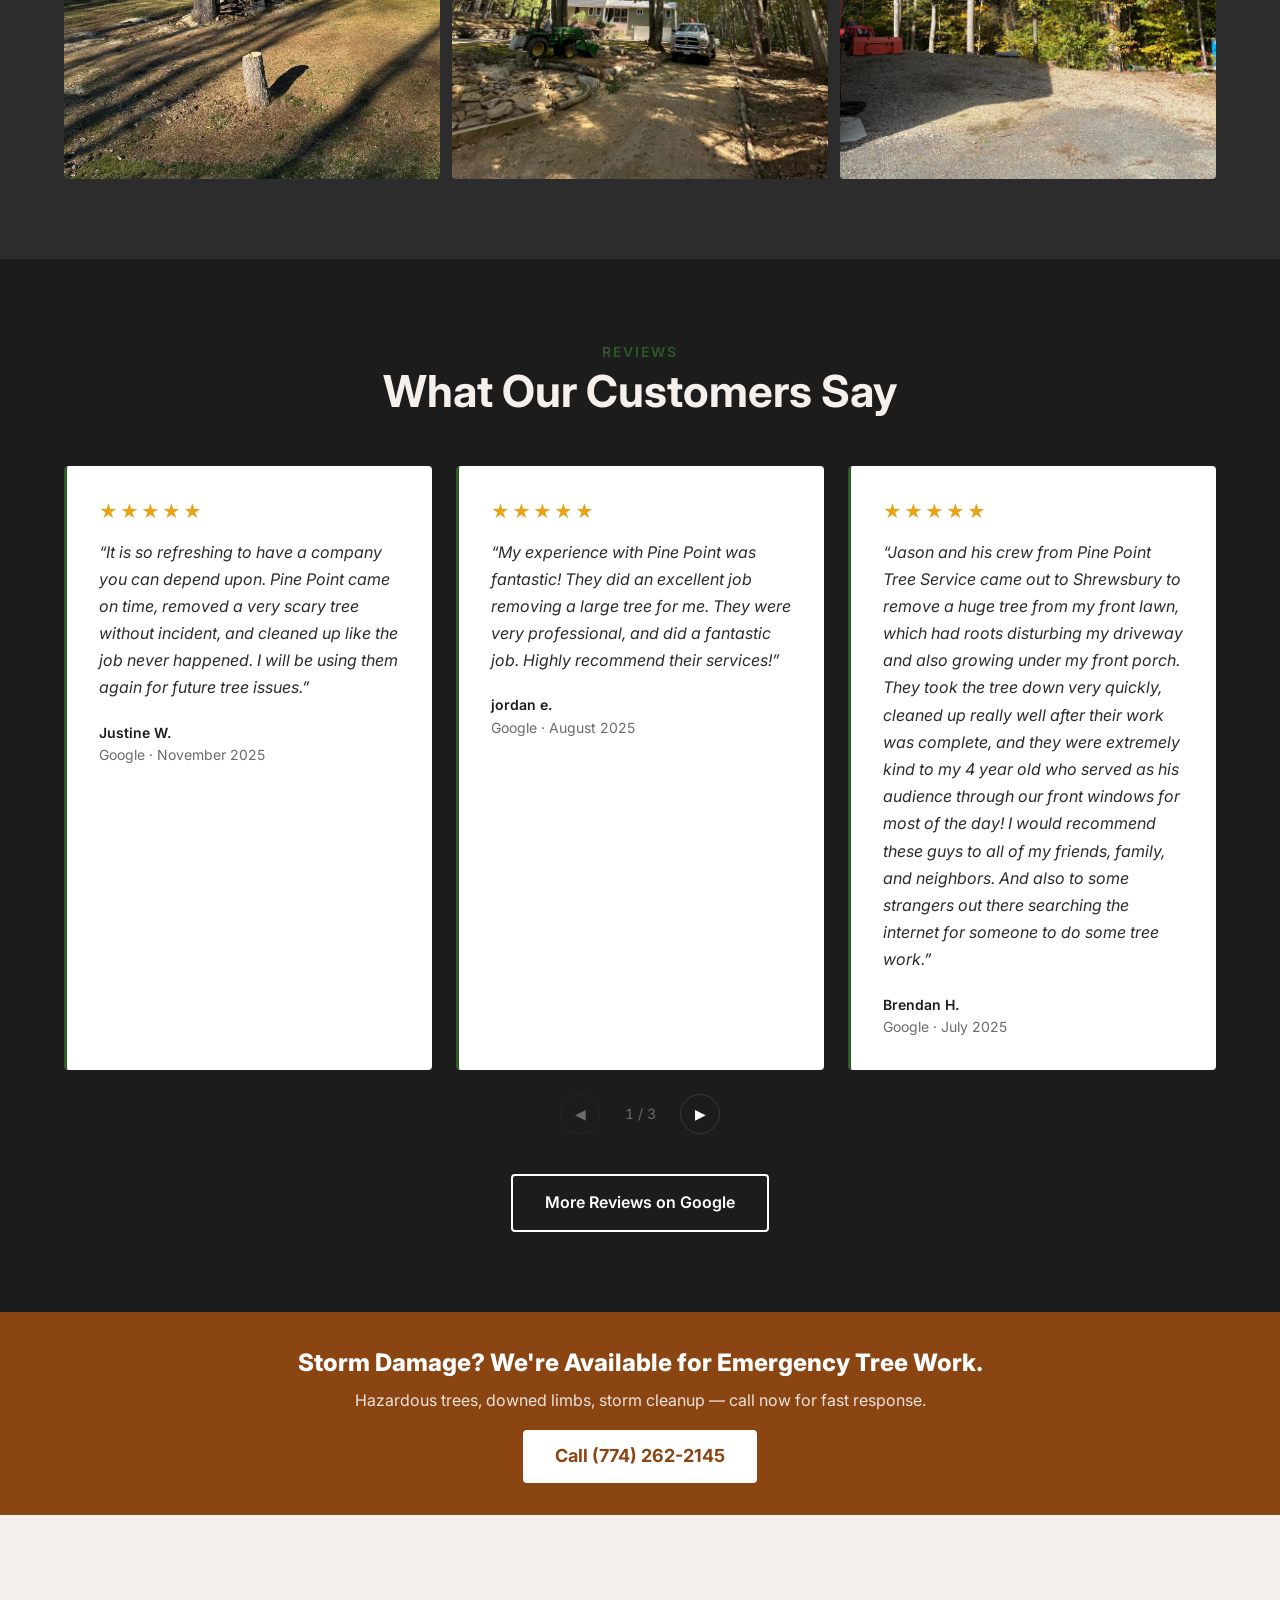
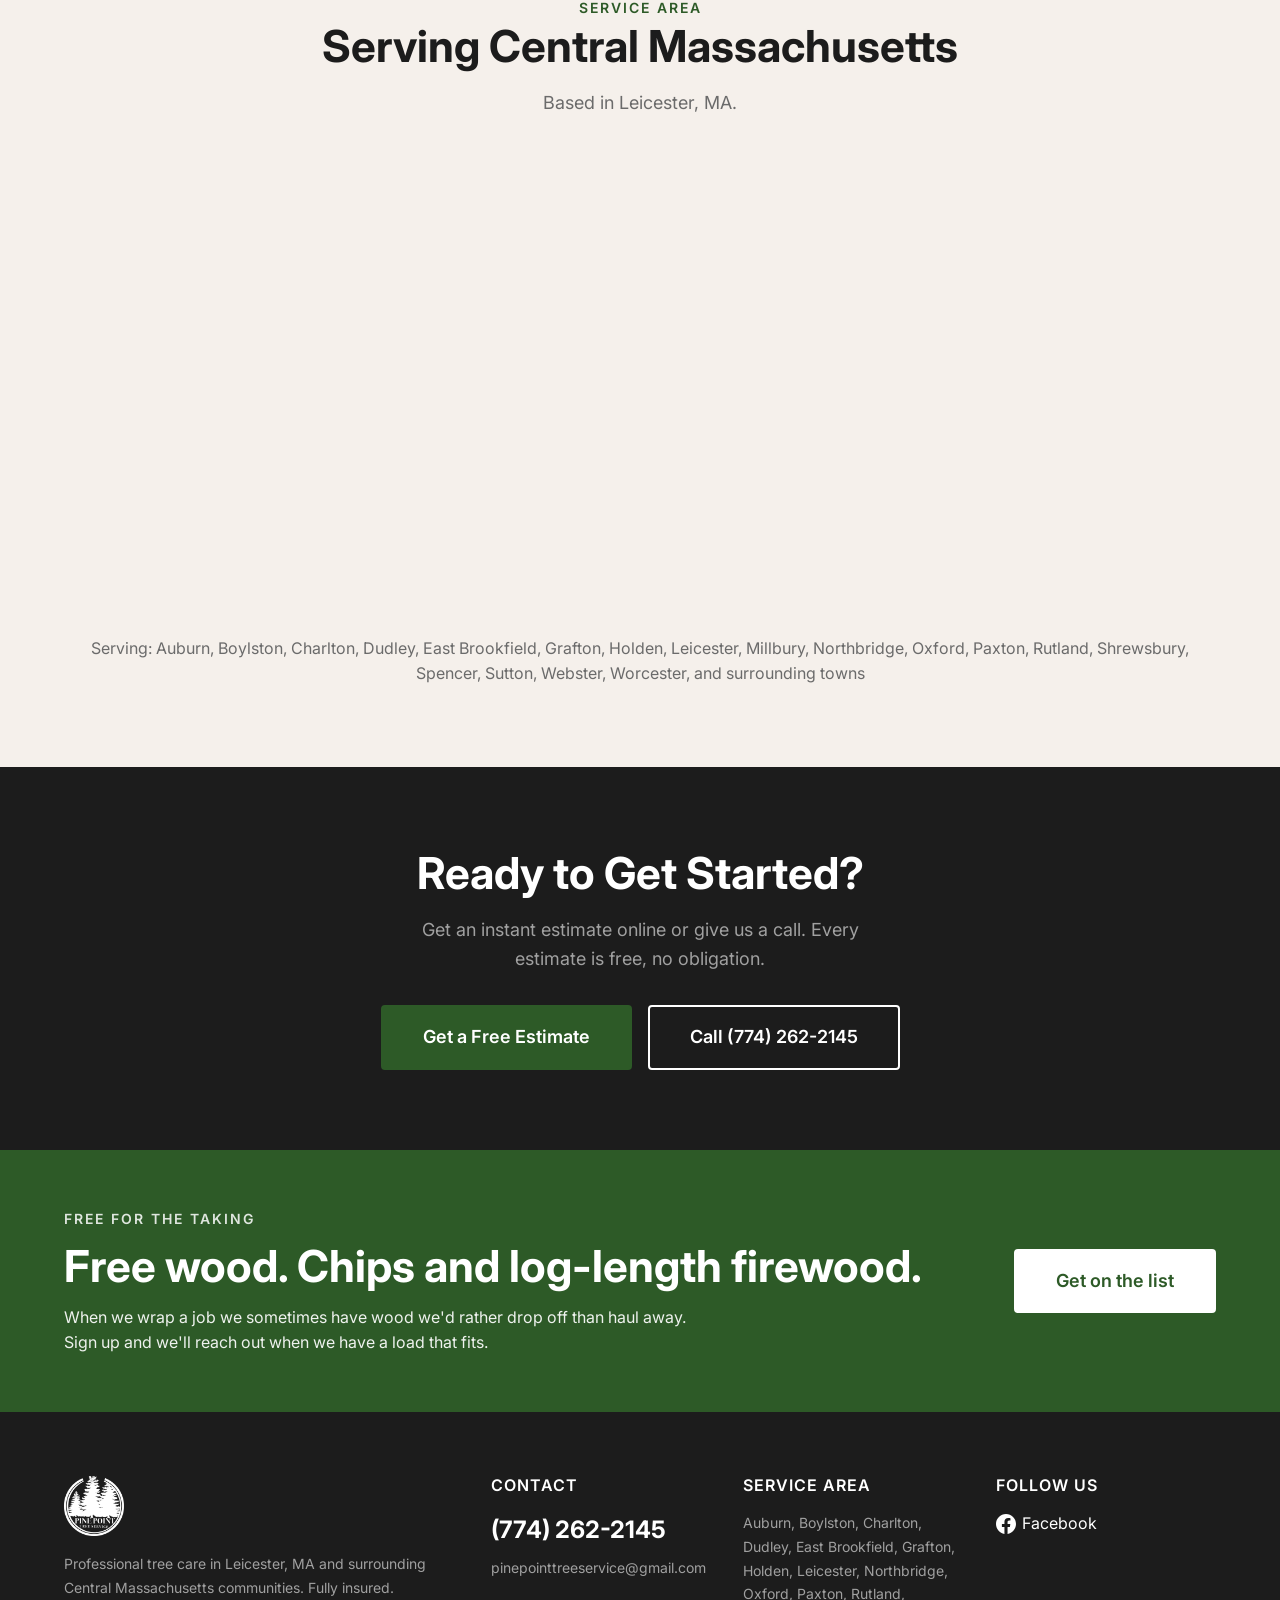
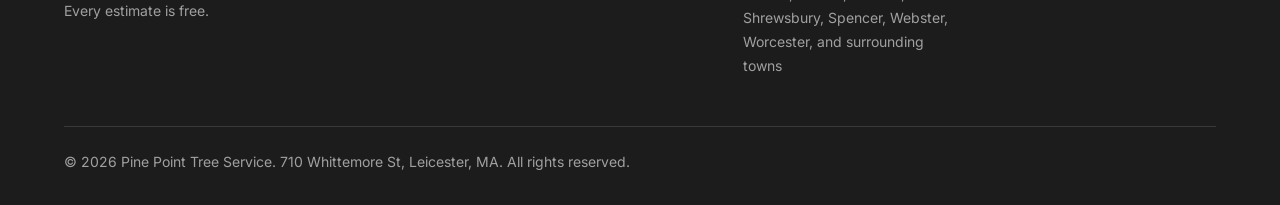
==== commit 486b4ae2: "Remove wood link from Lot Clearing service card Per request, the inline "Want our wood after a job?"" ====
--- a/index.html
+++ b/index.html
@@ -159,7 +159,6 @@
         <div class="service-card">
           <h3 class="service-card__title">Lot Clearing</h3>
           <p class="service-card__text">Full property clearing for new construction, yard expansion, or land management. We clear everything: overgrown brush, small trees, 80-foot hardwoods. Heavy equipment on site. We've cleared full residential lots from dense woods to open, buildable land.</p>
-          <p style="margin-top: 12px; font-size: 0.95rem; color: var(--color-light-gray);">Want our wood after a job?<br><a href="wood-products.html" style="color: var(--color-green); font-weight: 600; text-decoration: underline;">Free chips and log-length firewood &rsaquo;</a></p>
         </div>
       </div>
     </div>
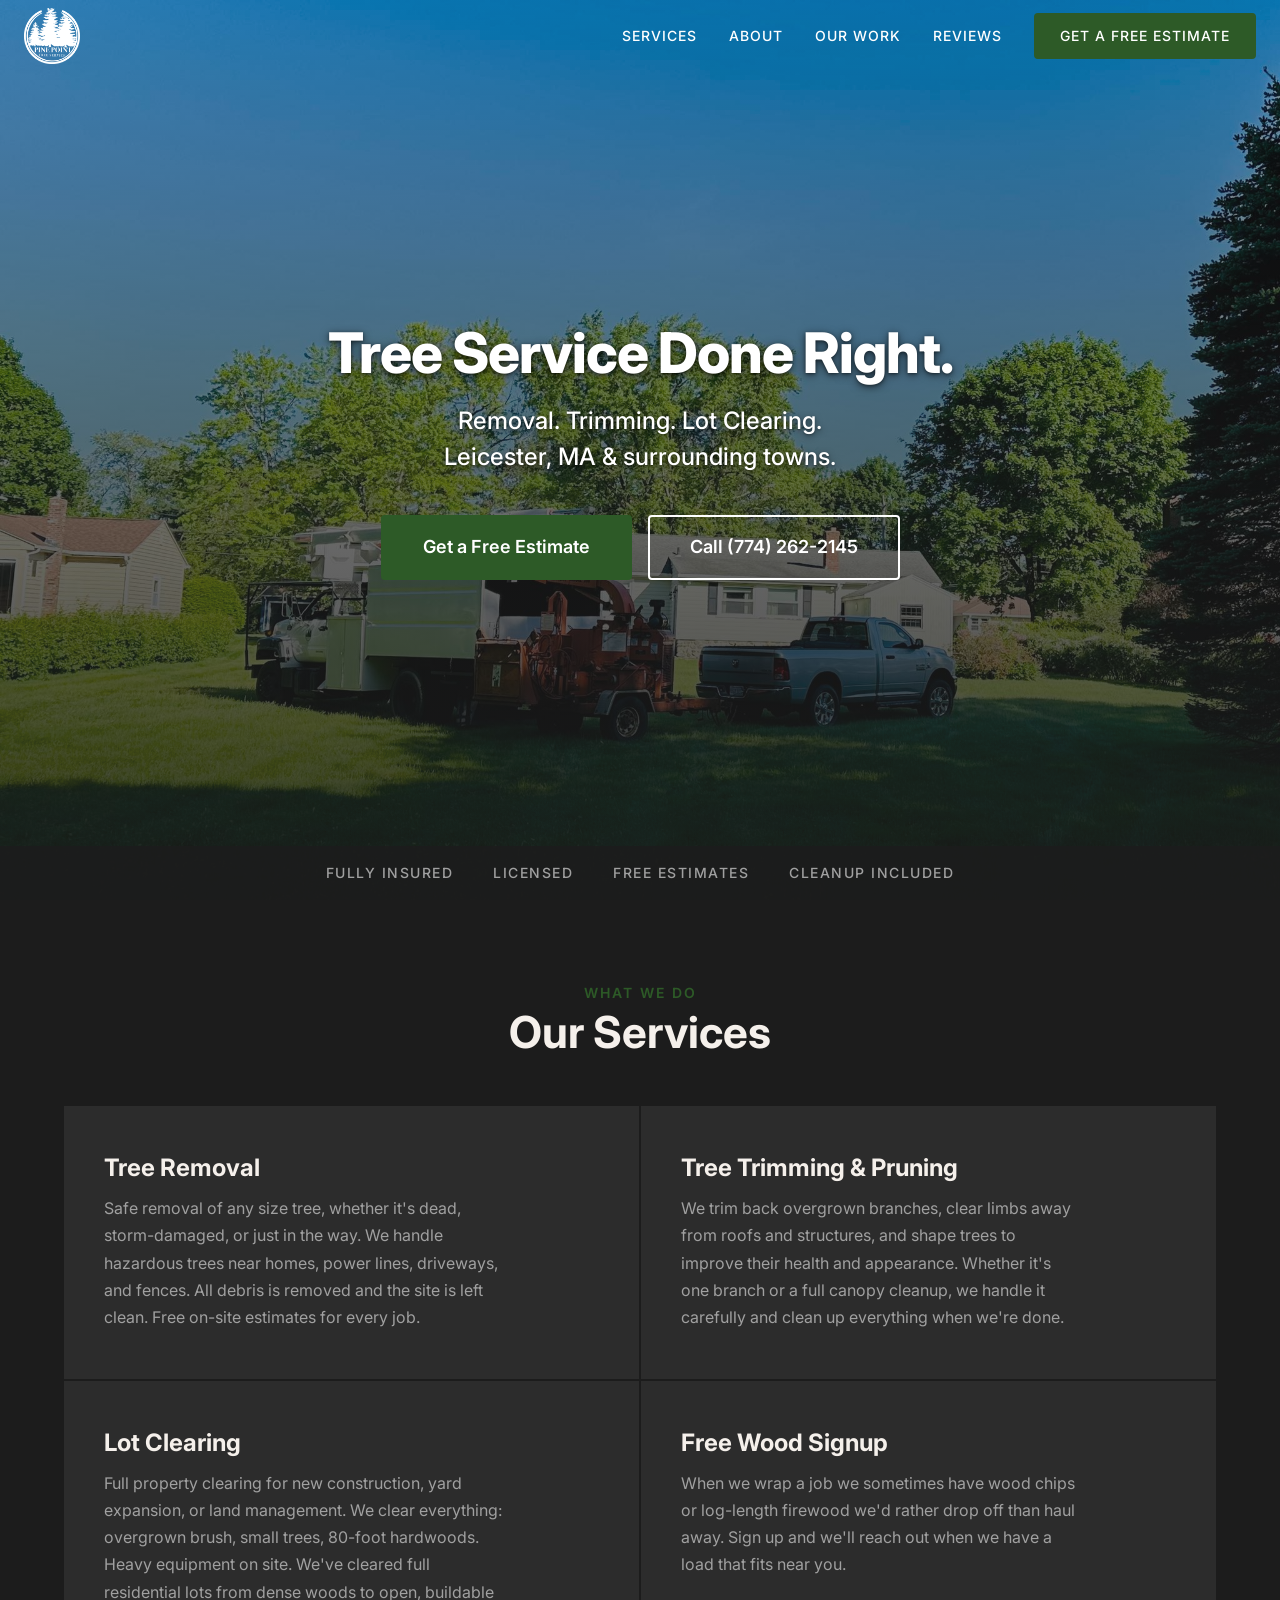
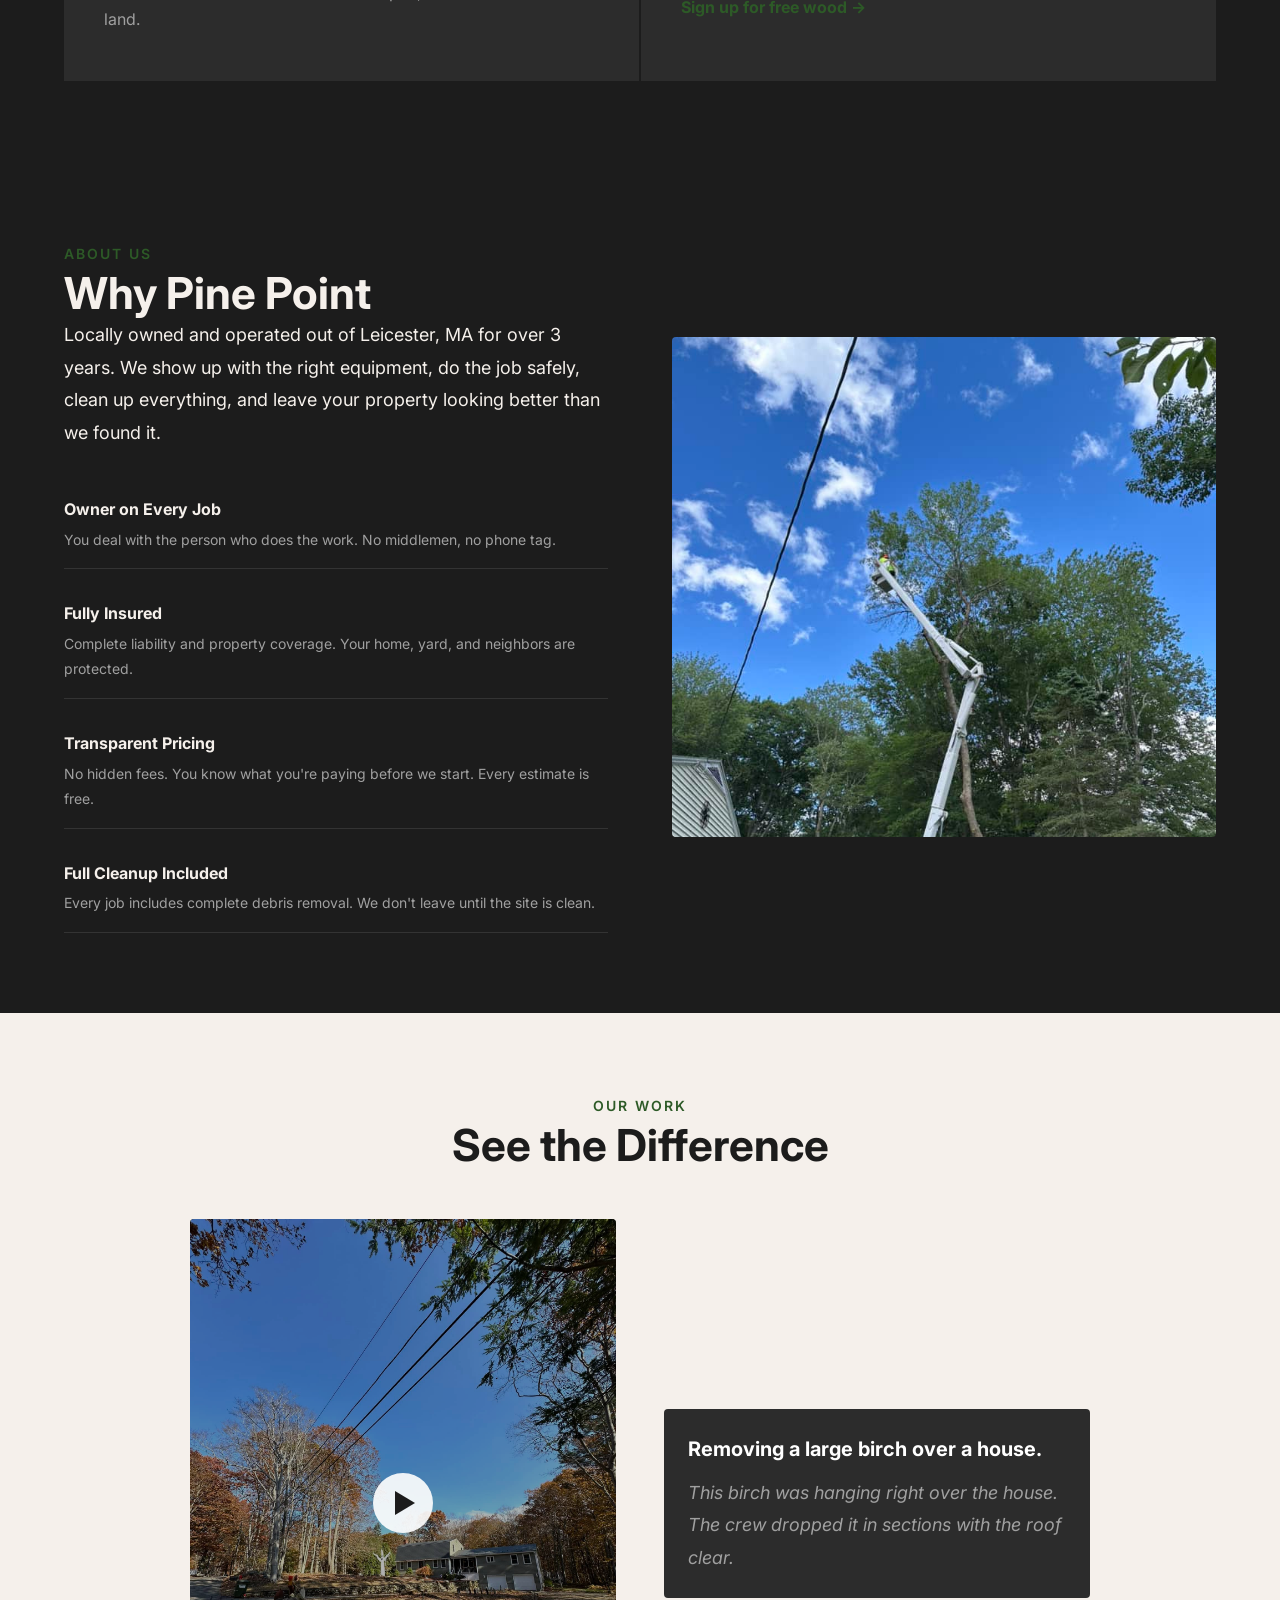
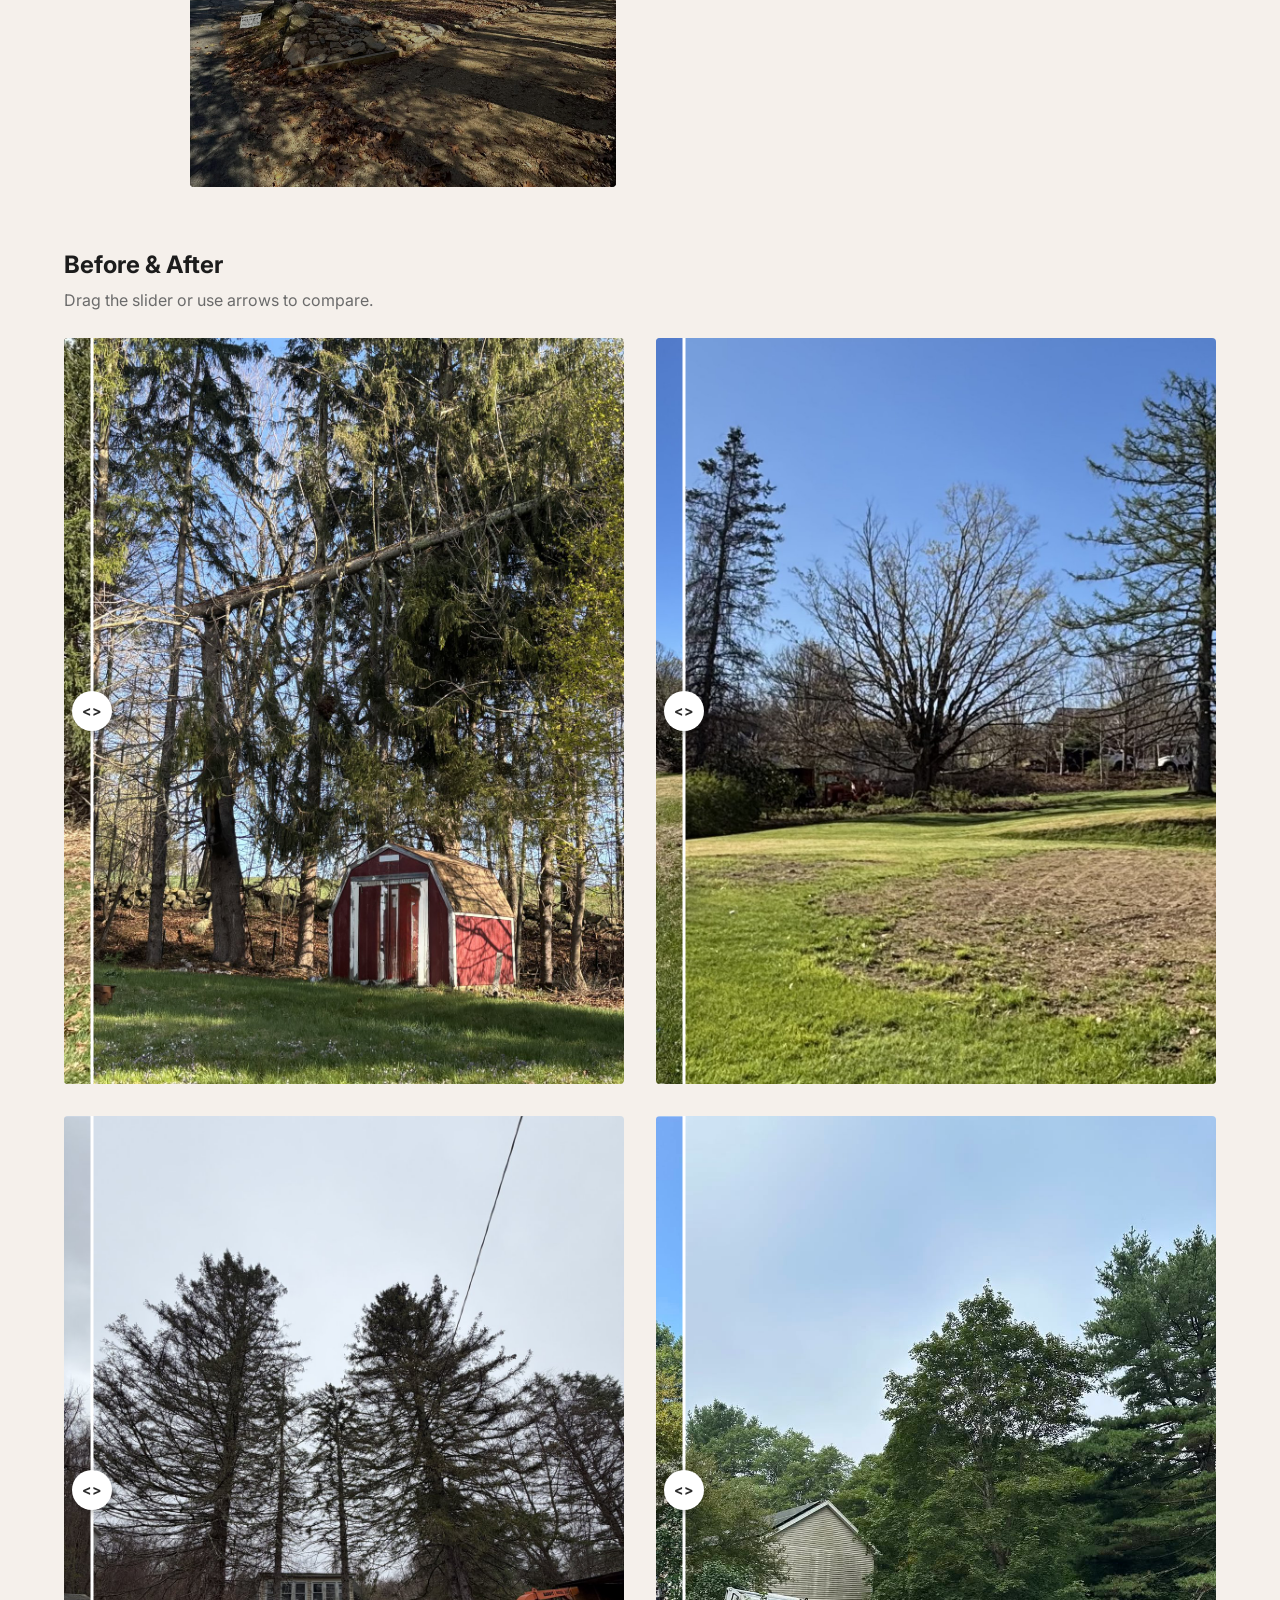
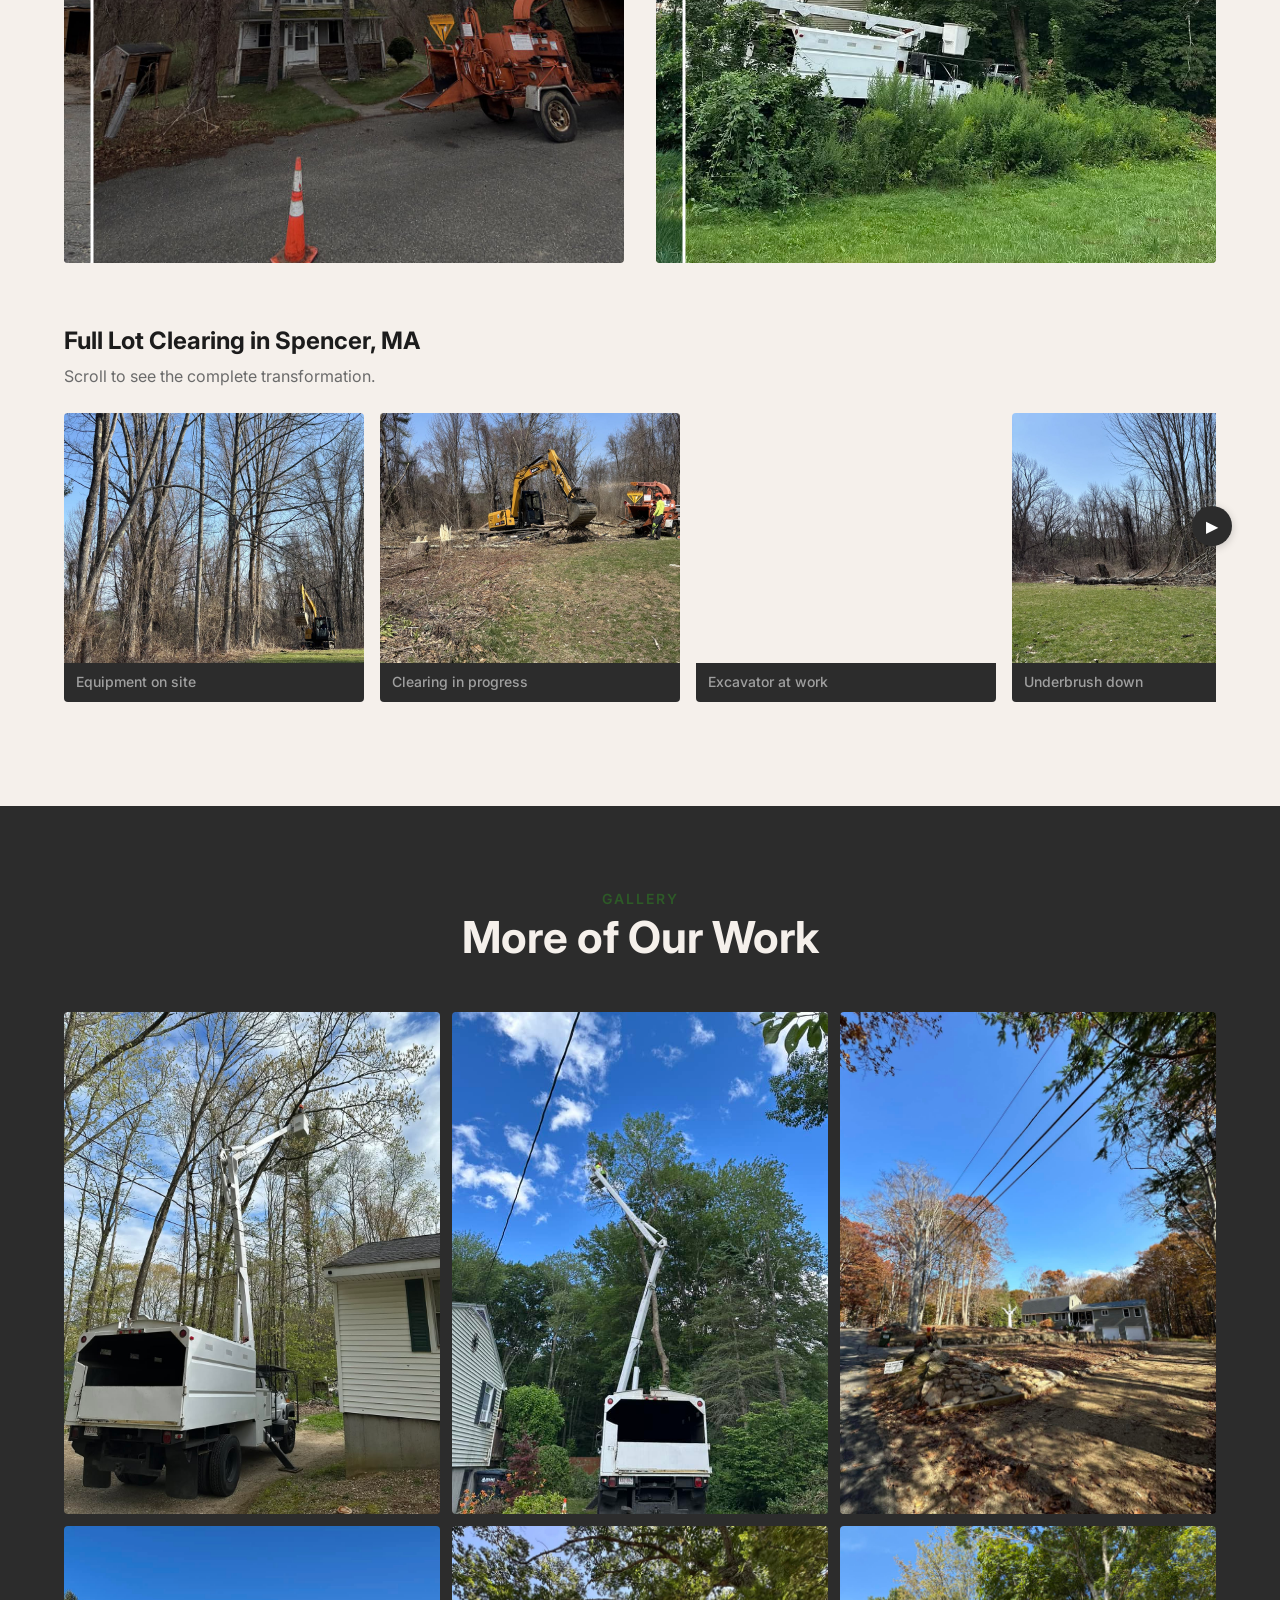
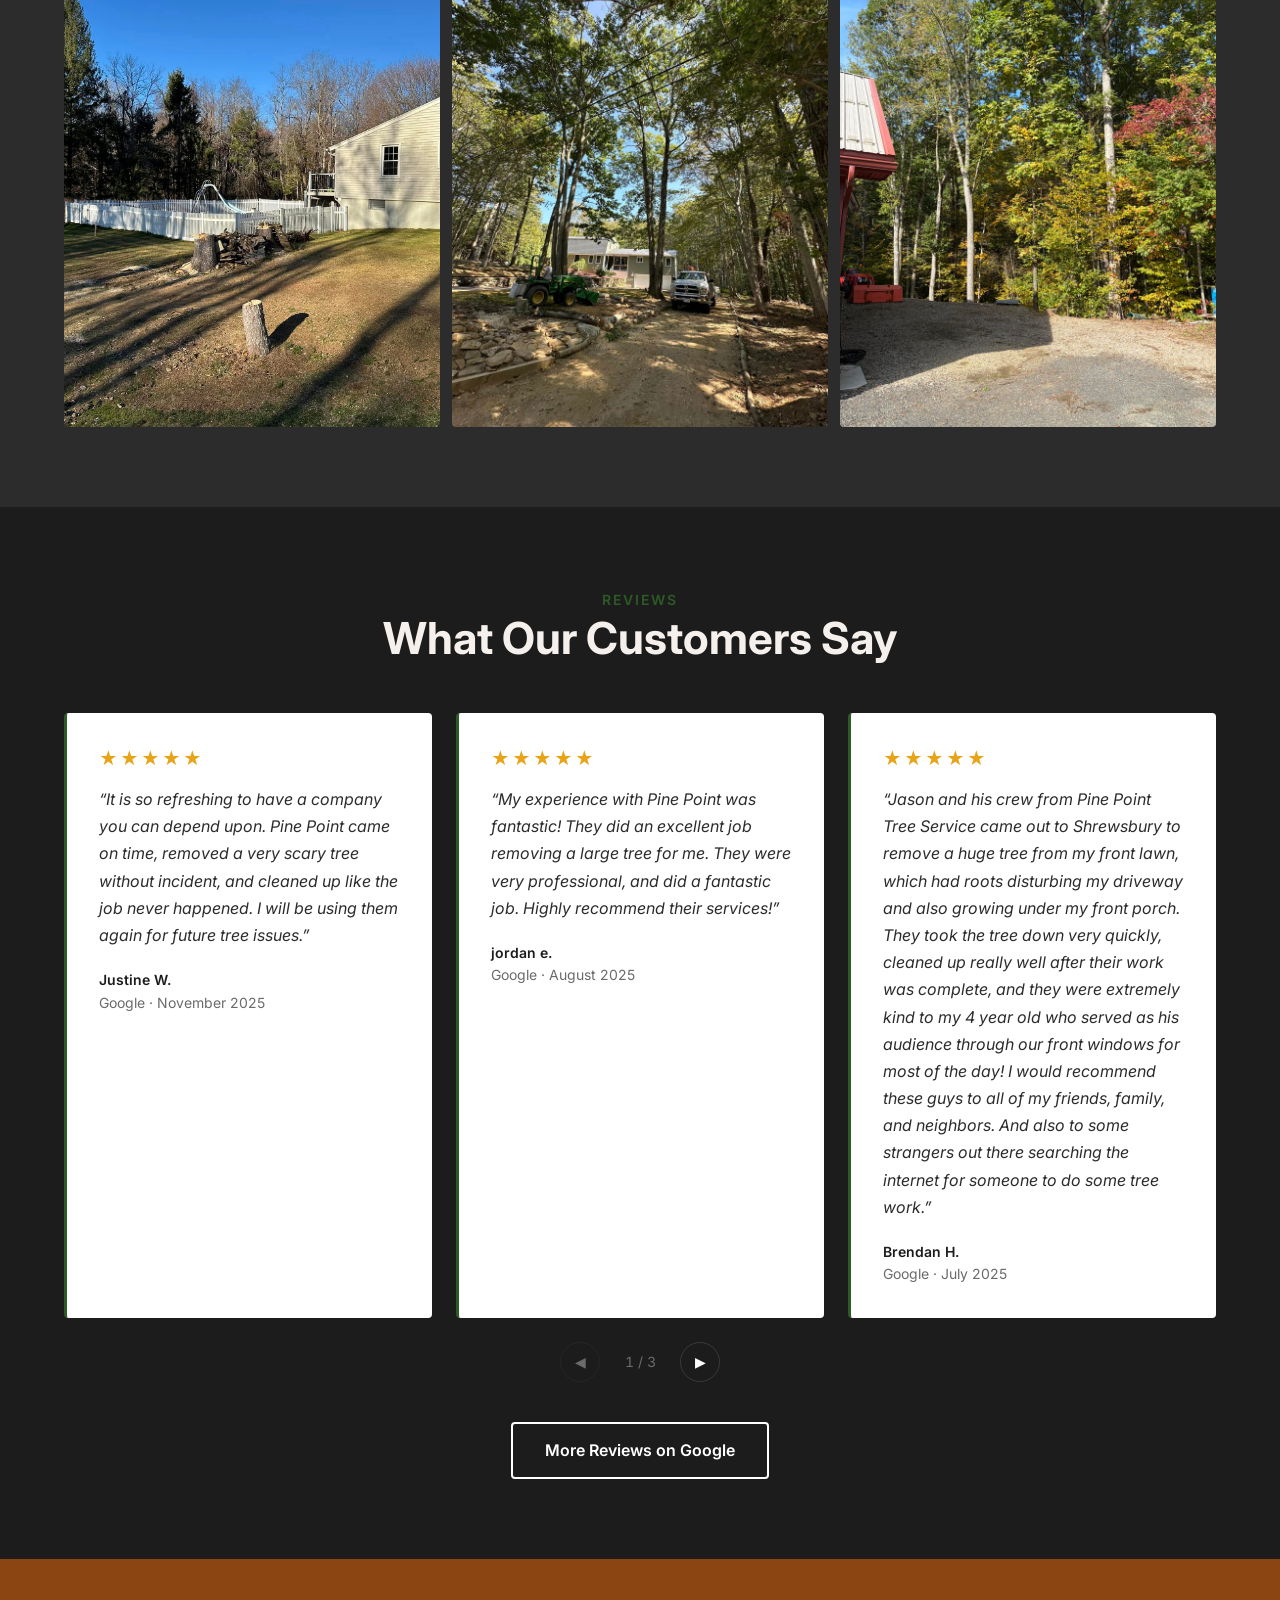
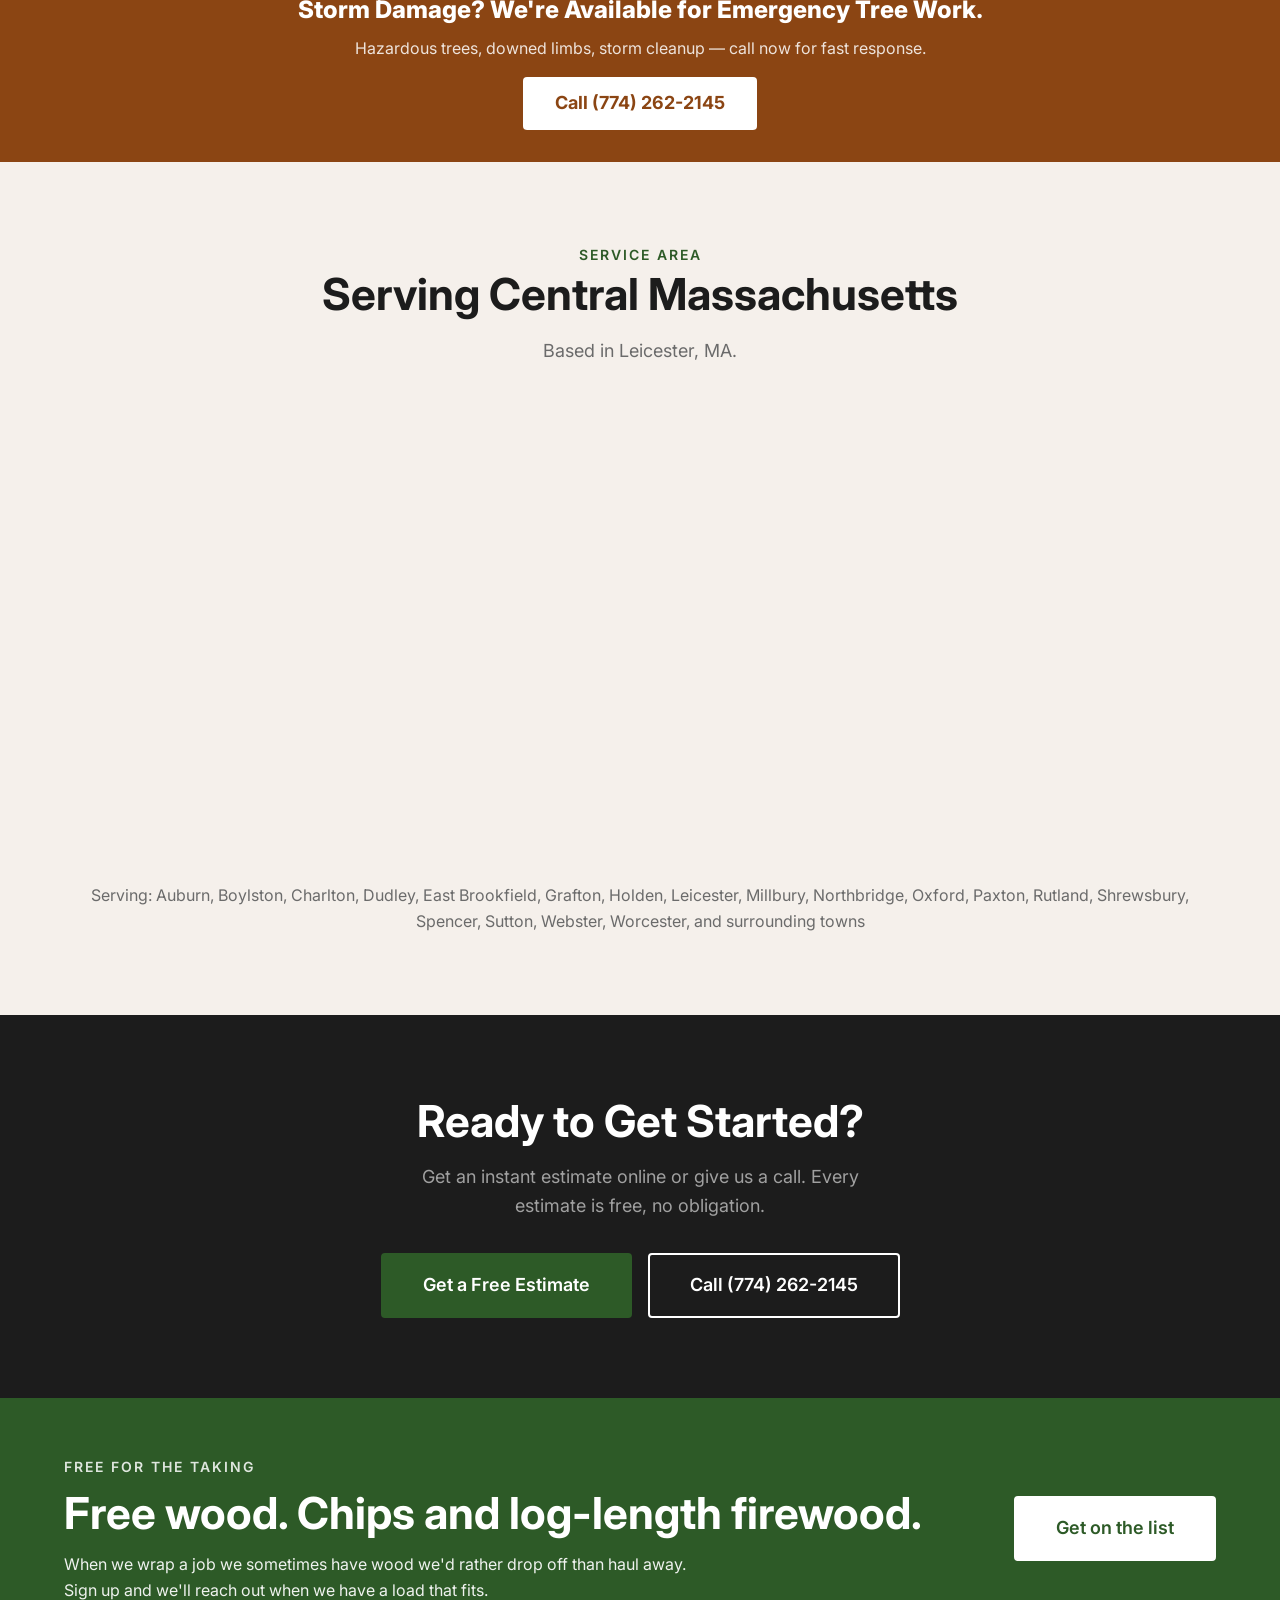
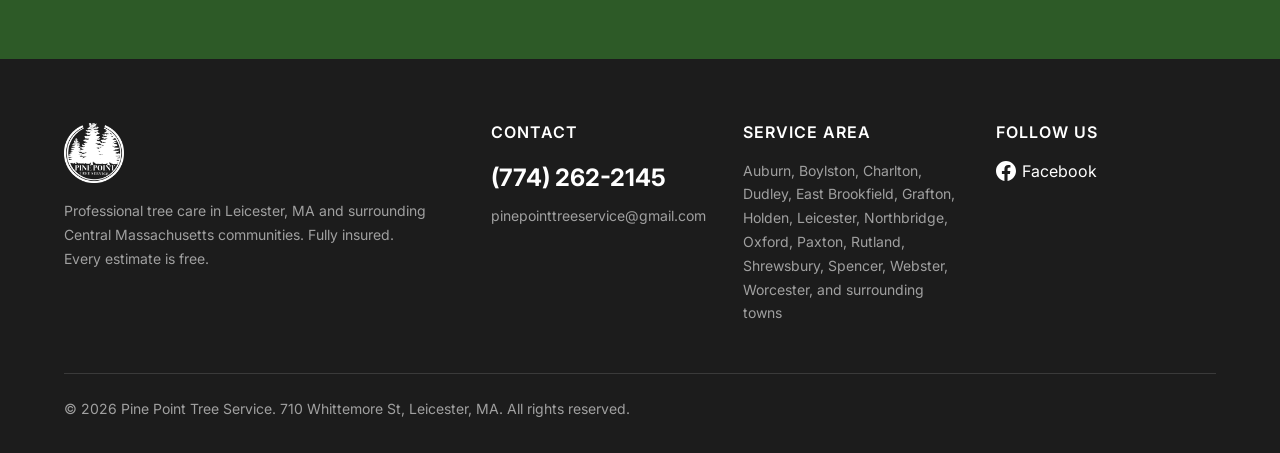
==== commit e2cb64b9: "Add Free Wood service card and capture address on signup and callback - Add a fourth "Free Wood Sign" ====
--- a/index.html
+++ b/index.html
@@ -160,6 +160,11 @@
           <h3 class="service-card__title">Lot Clearing</h3>
           <p class="service-card__text">Full property clearing for new construction, yard expansion, or land management. We clear everything: overgrown brush, small trees, 80-foot hardwoods. Heavy equipment on site. We've cleared full residential lots from dense woods to open, buildable land.</p>
         </div>
+        <a href="wood-products.html" class="service-card service-card--link">
+          <h3 class="service-card__title">Free Wood Signup</h3>
+          <p class="service-card__text">When we wrap a job we sometimes have wood chips or log-length firewood we'd rather drop off than haul away. Sign up and we'll reach out when we have a load that fits near you.</p>
+          <span class="service-card__cta">Sign up for free wood &rarr;</span>
+        </a>
       </div>
     </div>
   </section>
--- a/css/styles.css
+++ b/css/styles.css
@@ -382,7 +382,7 @@
 /* --- Services Grid --- */
 .services-grid {
   display: grid;
-  grid-template-columns: repeat(3, 1fr);
+  grid-template-columns: repeat(2, 1fr);
   gap: 2px;
 }
 
@@ -396,6 +396,20 @@
 
 .service-card:hover {
   background: var(--color-dark-gray);
+}
+
+/* Free Wood card — clickable, links to the sign-up page */
+.service-card--link {
+  display: block;
+  text-decoration: none;
+}
+
+.service-card__cta {
+  display: inline-block;
+  margin-top: 16px;
+  color: var(--color-green);
+  font-weight: 700;
+  font-size: var(--font-size-base);
 }
 
 .service-card__title {
@@ -1492,6 +1506,196 @@
 
 body.emergency-active .hero {
   margin-top: 56px; /* offset for fixed emergency banner */
+}
+
+/* --- Crew tool (/crew page) --- */
+.crew-page {
+  background: var(--color-charcoal);
+  color: var(--color-light-gray);
+}
+.crew-header {
+  display: flex; align-items: center; justify-content: space-between;
+  padding: 12px 16px;
+  background: #1a1a1a;
+  border-bottom: 1px solid var(--color-dark-gray);
+  position: sticky; top: 0; z-index: 10;
+}
+.crew-header__brand {
+  display: flex; align-items: center; gap: 10px;
+  color: var(--color-white); font-weight: 700; letter-spacing: 0.04em; text-transform: uppercase; font-size: 0.85rem;
+}
+.crew-header__logo { height: 28px; width: auto; }
+.crew-header__phone {
+  color: var(--color-white); text-decoration: none; font-weight: 600; font-size: 0.95rem;
+}
+.crew-container {
+  max-width: 720px;
+  margin: 0 auto;
+  padding: 20px 16px 80px;
+}
+.crew-view h1 { color: var(--color-white); font-size: 1.5rem; margin: 0 0 12px; }
+
+.crew-list__top {
+  display: flex; align-items: center; justify-content: space-between; gap: 12px; margin-bottom: 16px;
+}
+.crew-filter-bar {
+  display: flex; gap: 8px; align-items: center; margin-bottom: 16px; flex-wrap: wrap;
+}
+.crew-filter-btn {
+  padding: 8px 14px; border-radius: 999px; border: 1px solid var(--color-dark-gray);
+  background: transparent; color: var(--color-light-gray); font-size: 0.875rem; cursor: pointer;
+}
+.crew-filter-btn.is-active { background: var(--color-green); color: var(--color-white); border-color: var(--color-green); }
+.crew-search {
+  flex: 1; min-width: 160px;
+  padding: 8px 12px; border-radius: 4px; border: 1px solid var(--color-dark-gray);
+  background: #1a1a1a; color: var(--color-white); font-size: 0.95rem; font-family: var(--font-family);
+}
+
+.crew-list-rows { display: flex; flex-direction: column; gap: 8px; }
+.crew-lead-row {
+  display: flex; justify-content: space-between; align-items: center; gap: 12px;
+  width: 100%; padding: 14px 16px;
+  background: #1a1a1a; border: 1px solid var(--color-dark-gray); border-radius: 6px;
+  color: var(--color-light-gray); cursor: pointer; text-align: left; font-family: var(--font-family);
+}
+.crew-lead-row:hover { border-color: var(--color-green); }
+.crew-lead-row.is-loading {
+  border-color: var(--color-green); opacity: 0.65; cursor: wait;
+}
+.crew-lead-row.is-loading::after {
+  content: ''; width: 14px; height: 14px; border-radius: 50%;
+  border: 2px solid var(--color-green); border-top-color: transparent;
+  animation: crew-spin 0.7s linear infinite; margin-left: 8px;
+}
+@keyframes crew-spin { to { transform: rotate(360deg); } }
+.crew-lead-row__main { flex: 1; min-width: 0; }
+.crew-lead-row__name { color: var(--color-white); font-weight: 600; font-size: 1rem; }
+.crew-lead-row__sub  { color: var(--color-medium-gray); font-size: 0.85rem; margin-top: 2px; }
+.crew-lead-row__right { display: flex; flex-direction: column; align-items: flex-end; gap: 4px; }
+.crew-lead-row__est { font-size: 0.75rem; color: var(--color-medium-gray); font-family: monospace; }
+
+.crew-pill {
+  display: inline-block; padding: 2px 8px; border-radius: 999px;
+  font-size: 0.7rem; font-weight: 700; text-transform: uppercase; letter-spacing: 0.05em;
+  background: var(--color-dark-gray); color: var(--color-light-gray);
+}
+.crew-pill--new       { background: rgba(56,139,182,0.2); color: #72bfe8; }
+.crew-pill--draft     { background: rgba(212,173,26,0.2); color: #e8c84a; }
+.crew-pill--sent      { background: rgba(45,90,39,0.3); color: #7ec97a; }
+.crew-pill--job-done  { background: rgba(45,90,39,0.5); color: #a4dba1; }
+.crew-pill--invoiced  { background: rgba(45,90,39,0.7); color: #b9e6b6; }
+.crew-pill--source-estimate { background: rgba(140,160,255,0.18); color: #b8c5ff; }
+.crew-pill--source-manual   { background: rgba(220,160,80,0.18);  color: #f0c386; }
+.crew-lead-row__pills { display: flex; gap: 4px; flex-wrap: wrap; justify-content: flex-end; }
+
+.crew-loading, .crew-empty, .crew-error { padding: 16px; color: var(--color-medium-gray); text-align: center; }
+.crew-error { color: #ff8888; }
+
+.crew-back-btn {
+  background: none; border: none; color: var(--color-light-gray); cursor: pointer;
+  padding: 4px 0 12px; font-size: 0.95rem;
+}
+.crew-edit-meta { color: var(--color-medium-gray); font-size: 0.85rem; margin: -4px 0 16px; }
+
+.crew-section {
+  border: 1px solid var(--color-dark-gray); border-radius: 6px;
+  padding: 16px; margin: 0 0 16px; background: #1a1a1a;
+}
+.crew-section__title {
+  margin: 0 0 14px; padding: 0 0 10px;
+  border-bottom: 1px solid var(--color-dark-gray);
+  color: var(--color-white); font-weight: 700; font-size: 0.85rem;
+  text-transform: uppercase; letter-spacing: 0.05em;
+}
+.crew-section label {
+  display: block; font-size: 0.875rem; color: var(--color-light-gray); margin-bottom: 12px;
+}
+.crew-section input[type="text"],
+.crew-section input[type="tel"],
+.crew-section input[type="email"],
+.crew-section input[type="number"],
+.crew-section select,
+.crew-section textarea {
+  display: block; width: 100%; margin-top: 4px;
+  padding: 10px 12px; border-radius: 4px; border: 1px solid var(--color-dark-gray);
+  background: var(--color-charcoal); color: var(--color-white);
+  font-family: var(--font-family); font-size: 1rem;
+}
+.crew-section textarea { resize: vertical; min-height: 100px; }
+.crew-row { display: grid; grid-template-columns: 1fr 1fr; gap: 12px; }
+.crew-row > label { margin-bottom: 12px; }
+
+.crew-trees { margin: 12px 0 16px; }
+.crew-trees__label {
+  font-size: 0.875rem; color: var(--color-light-gray); margin-bottom: 8px;
+}
+.crew-trees__rows { display: flex; flex-direction: column; gap: 8px; }
+.crew-tree-row { display: flex; flex-direction: column; gap: 6px; }
+.crew-tree-row__main {
+  display: grid;
+  grid-template-columns: minmax(0,2fr) 80px minmax(0,1.6fr) 36px;
+  gap: 8px; align-items: center;
+}
+.crew-tree-row__species,
+.crew-tree-row__other,
+.crew-tree-row__count,
+.crew-tree-row__size {
+  padding: 8px 10px; border-radius: 4px; border: 1px solid var(--color-dark-gray);
+  background: var(--color-charcoal); color: var(--color-white);
+  font-family: var(--font-family); font-size: 0.95rem; min-width: 0;
+}
+.crew-tree-row__other { width: 100%; }
+.crew-tree-row__remove {
+  width: 36px; height: 36px; border-radius: 4px;
+  background: transparent; border: 1px solid var(--color-dark-gray); color: var(--color-light-gray);
+  cursor: pointer; font-size: 1.2rem; line-height: 1;
+}
+.crew-tree-row__remove:hover { background: var(--color-dark-gray); color: var(--color-white); }
+.crew-trees__add {
+  margin-top: 10px; background: transparent; color: var(--color-green);
+  border: 1px dashed var(--color-green); padding: 8px 14px; border-radius: 4px;
+  cursor: pointer; font-size: 0.9rem;
+}
+.crew-trees__add:hover { background: rgba(45,90,39,0.1); }
+
+.crew-customer-est { font-size: 0.85rem; color: var(--color-medium-gray); align-self: end; padding-bottom: 12px; }
+.crew-customer-est__label { display: block; color: var(--color-light-gray); font-weight: 600; font-size: 0.75rem; text-transform: uppercase; letter-spacing: 0.05em; margin-bottom: 2px; }
+
+/* Read-only "What the customer said" panel */
+.crew-section--readonly { background: #161616; border-color: var(--color-dark-gray); }
+.crew-section--readonly .crew-section__title { color: var(--color-light-gray); border-bottom-color: #232323; }
+.crew-readonly-hint { color: var(--color-medium-gray); font-size: 0.8rem; margin: -4px 0 12px; font-style: italic; }
+.crew-readonly-rows { display: grid; grid-template-columns: 1fr 1fr; gap: 8px 16px; }
+.crew-readonly-row { display: flex; flex-direction: column; gap: 2px; padding: 6px 0; border-bottom: 1px solid #232323; }
+.crew-readonly-row:last-child { border-bottom: none; }
+.crew-readonly-row__label { color: var(--color-medium-gray); font-size: 0.7rem; text-transform: uppercase; letter-spacing: 0.05em; font-weight: 600; }
+.crew-readonly-row__value { color: var(--color-white); font-size: 0.9rem; }
+.crew-readonly-notes { margin-top: 12px; padding-top: 12px; border-top: 1px solid #232323; }
+.crew-readonly-notes__label { color: var(--color-medium-gray); font-size: 0.7rem; text-transform: uppercase; letter-spacing: 0.05em; font-weight: 600; margin-bottom: 4px; }
+.crew-readonly-notes__body { color: var(--color-white); font-size: 0.9rem; white-space: pre-wrap; }
+
+.crew-actions {
+  display: flex; align-items: center; gap: 12px; flex-wrap: wrap; margin-top: 8px;
+}
+.crew-action-hint { font-size: 0.85rem; color: var(--color-medium-gray); }
+.crew-action-hint--error   { color: #ff8888; }
+.crew-action-hint--pending { color: var(--color-light-gray); }
+.crew-action-hint--ok      { color: #7ec97a; }
+
+.crew-saved-meta { color: var(--color-medium-gray); margin-bottom: 16px; }
+.crew-saved-actions { display: flex; flex-wrap: wrap; gap: 12px; align-items: center; margin-bottom: 12px; }
+.crew-saved-divider { height: 1px; background: var(--color-dark-gray); margin: 24px 0; }
+
+@media (max-width: 600px) {
+  .crew-row { grid-template-columns: 1fr; }
+  .crew-tree-row__main { grid-template-columns: minmax(0,1fr) 64px 36px; gap: 6px; }
+  .crew-tree-row__size { grid-column: 1 / -1; }
+  .crew-tree-row__remove { grid-column: 3; grid-row: 1; }
+  .crew-tree-row__count  { grid-column: 2; grid-row: 1; }
+  .crew-tree-row__species{ grid-column: 1; grid-row: 1; }
+  .crew-readonly-rows { grid-template-columns: 1fr; }
+  .crew-list__top { flex-direction: column; align-items: stretch; }
 }
 
 /* --- Free wood banner --- */
